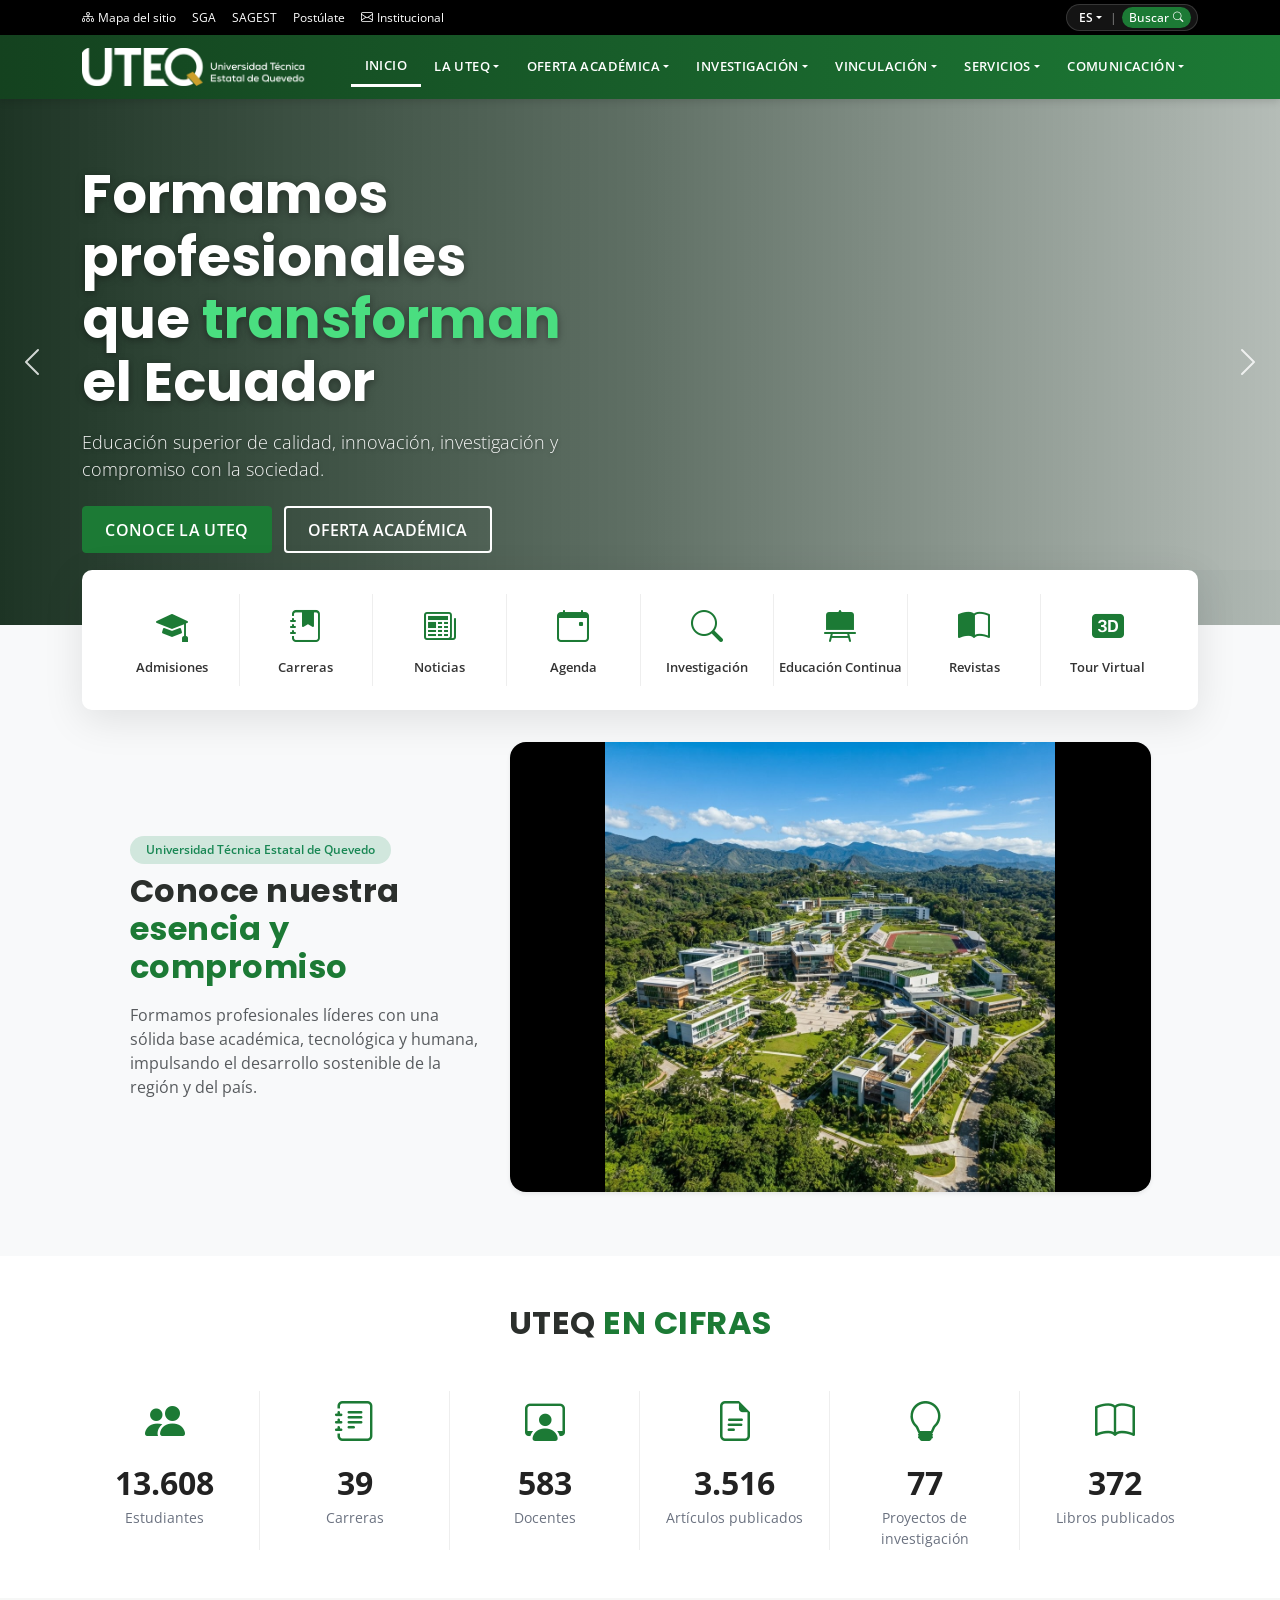
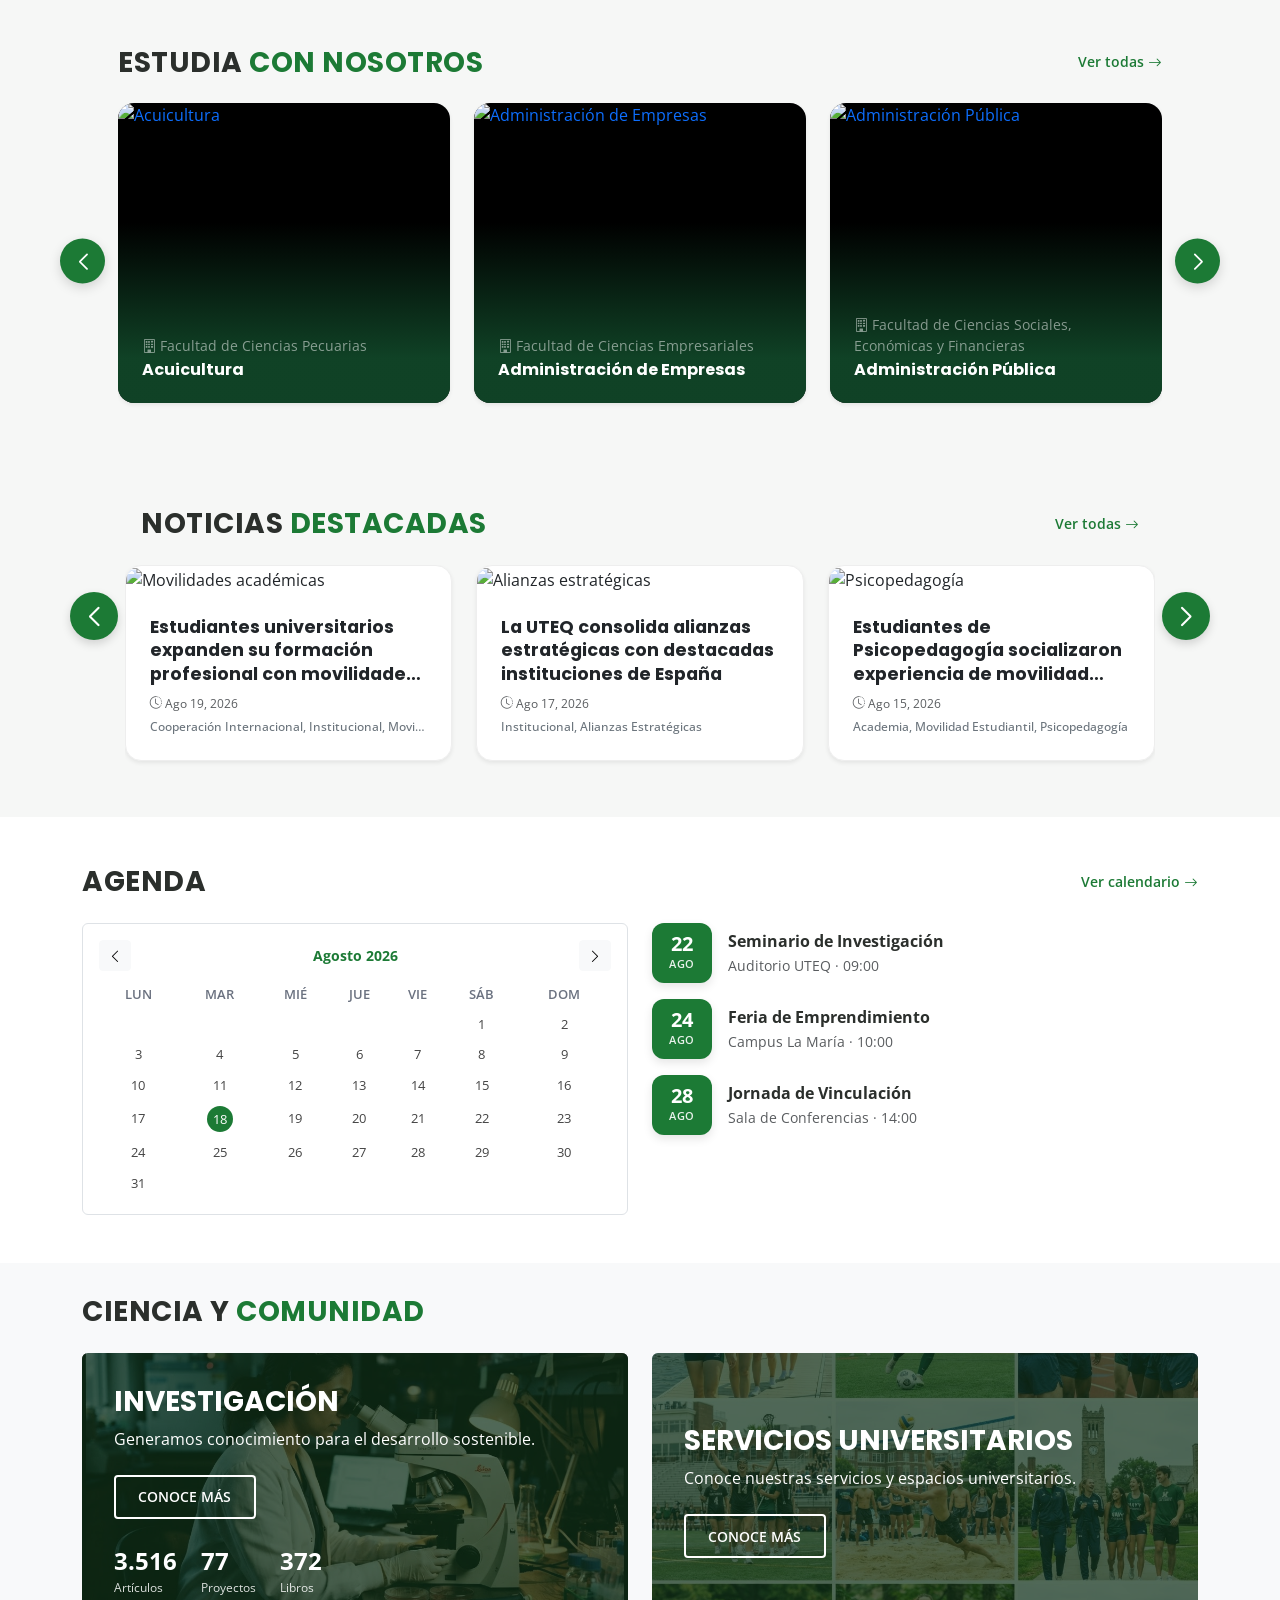
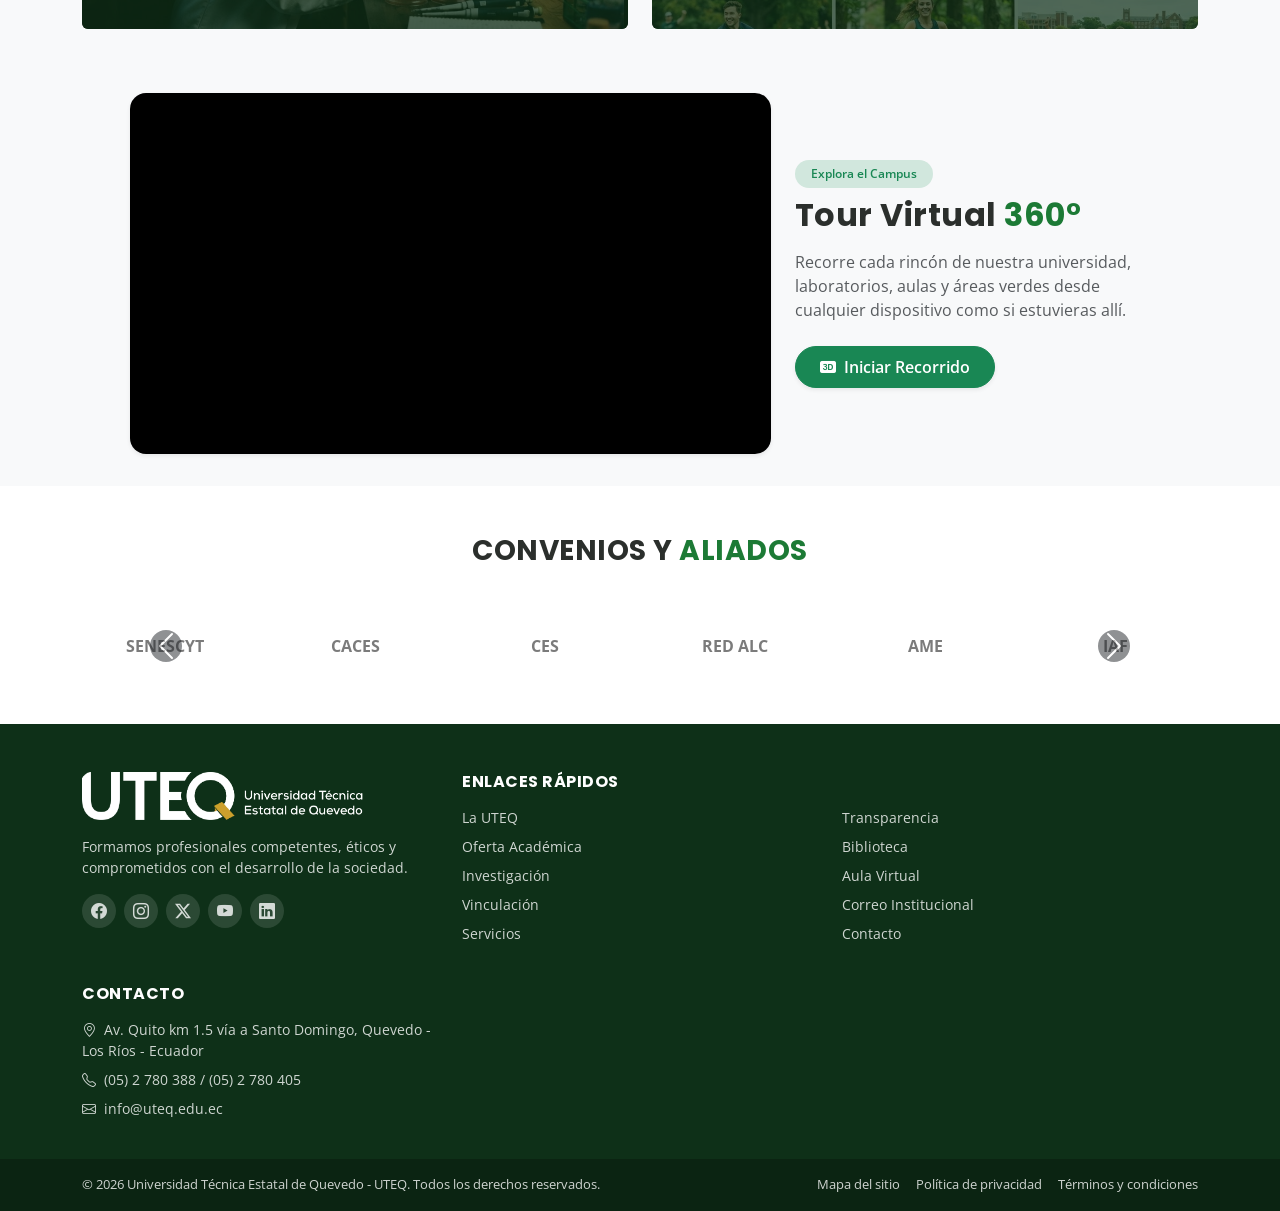
==== index.html @ aa70c939 "first commit" ====
<!DOCTYPE html>
<html lang="es" class="bg-white">
<head>
  <meta charset="UTF-8" />
  <meta name="viewport" content="width=device-width, initial-scale=1.0" />
  <meta name="theme-color" content="#1c7a35" />
  <title>UTEQ - Universidad Técnica Estatal de Quevedo</title>
  <meta name="description" content="Universidad Técnica Estatal de Quevedo (UTEQ). Educación superior de calidad, innovación, investigación y compromiso con la sociedad en Ecuador." />

  <!-- Bootstrap 5 -->
  <link href="https://cdn.jsdelivr.net/npm/bootstrap@5.3.3/dist/css/bootstrap.min.css" rel="stylesheet" />
  <!-- Bootstrap Icons -->
  <link href="https://cdn.jsdelivr.net/npm/bootstrap-icons@1.11.3/font/bootstrap-icons.min.css" rel="stylesheet" />
  <!-- Google Fonts -->
  <link rel="preconnect" href="https://fonts.googleapis.com" />
  <link rel="preconnect" href="https://fonts.gstatic.com" crossorigin />
  <link href="https://fonts.googleapis.com/css2?family=Poppins:wght@400;600;700&family=Open+Sans:wght@400;600;700&display=swap" rel="stylesheet" />
  <!-- Custom -->
  <link href="css/styles.css" rel="stylesheet" />

  <!-- CSS de Swiper -->
  <link rel="stylesheet" href="https://cdn.jsdelivr.net/npm/swiper@11/swiper-bundle.min.css" />

</head>
<body>

  <!-- ===================== TOPBAR ===================== -->
  <div class="topbar bg-black text-white py-1">
    <div class="container d-flex justify-content-between align-items-center">
      
      <!-- Contenedor con scroll horizontal en móviles para que no salten de línea -->
      <div class="d-flex flex-nowrap overflow-auto gap-3 py-1 topbar-scroll">
        <a href="#" class="text-white text-decoration-none text-nowrap"><i class="bi bi-diagram-3 me-1"></i>Mapa del sitio</a>
        <a href="#" class="text-white text-decoration-none text-nowrap">SGA</a>
        <a href="#" class="text-white text-decoration-none text-nowrap">SAGEST</a>
        <a href="#" class="text-white text-decoration-none text-nowrap">Postúlate</a>
        <a href="#" class="text-white text-decoration-none text-nowrap"><i class="bi bi-envelope me-1"></i>Institucional</a>
      </div>

      <!-- Idioma y buscador a la derecha de forma compacta -->
      <div class="d-flex gap-2 align-items-center ps-2 flex-shrink-0 position-relative">
        <!-- Selector de idioma -->
        <a href="#" class="dropdown-toggle text-white text-decoration-none small px-1" data-bs-toggle="dropdown" aria-expanded="false">ES</a>
        <ul class="dropdown-menu dropdown-menu-end">
          <li><a class="dropdown-item" href="#">Español</a></li>
          <li><a class="dropdown-item" href="#">English</a></li>
          <li><a class="dropdown-item" href="#">Portugués</a></li>
        </ul>

        <!-- Separador sutil opcional -->
        <span class="text-white-50">|</span>

        <!-- Botón de búsqueda mejorado con texto e icono juntos -->
        <a href="#" class="btn-search-bar text-white text-decoration-none d-flex align-items-center gap-1">
          <span>Buscar</span>
          <i class="bi bi-search"></i>
        </a>
      </div>
    </div>
  </div>

  <!-- ===================== NAVBAR ===================== -->
  <nav class="navbar navbar-expand-lg navbar-light bg-white navbar-uteq sticky-top">
    <div class="container">
      <a class="navbar-brand d-flex align-items-center" href="#">
        <span class="brand-badge">
          <img src="img/logo-uteq.webp" alt="UTEQ - Universidad Técnica Estatal de Quevedo" class="brand-img" />
        </span>
      </a>
      <button class="navbar-toggler" type="button" data-bs-toggle="collapse" data-bs-target="#mainNav">
        <span class="navbar-toggler-icon"></span>
      </button>
      <div class="collapse navbar-collapse justify-content-end" id="mainNav">
        <ul class="navbar-nav align-items-lg-center">
          <li class="nav-item"><a class="nav-link active" href="#">Inicio</a></li>
          <li class="nav-item dropdown">
            <a class="nav-link dropdown-toggle" href="#" data-bs-toggle="dropdown">La UTEQ</a>
            <ul class="dropdown-menu">
              <li><a class="dropdown-item" href="#">Historia</a></li>
              <li><a class="dropdown-item" href="#">Misión y Visión</a></li>
              <li><a class="dropdown-item" href="#">Autoridades</a></li>
            </ul>
          </li>
          <li class="nav-item dropdown">
            <a class="nav-link dropdown-toggle" href="#" data-bs-toggle="dropdown">Oferta Académica</a>
            <ul class="dropdown-menu">
              <li><a class="dropdown-item" href="#">Pregrado</a></li>
              <li><a class="dropdown-item" href="#">Posgrado</a></li>
              <li><a class="dropdown-item" href="#">Educación Continua</a></li>
            </ul>
          </li>
          <li class="nav-item dropdown">
            <a class="nav-link dropdown-toggle" href="#" data-bs-toggle="dropdown">Investigación</a>
            <ul class="dropdown-menu">
              <li><a class="dropdown-item" href="#">Proyectos</a></li>
              <li><a class="dropdown-item" href="#">Revistas</a></li>
            </ul>
          </li>
          <li class="nav-item dropdown">
            <a class="nav-link dropdown-toggle" href="#" data-bs-toggle="dropdown">Vinculación</a>
            <ul class="dropdown-menu">
              <li><a class="dropdown-item" href="#">Programas</a></li>
              <li><a class="dropdown-item" href="#">Convenios</a></li>
            </ul>
          </li>
          <li class="nav-item dropdown">
            <a class="nav-link dropdown-toggle" href="#" data-bs-toggle="dropdown">Servicios</a>
            <ul class="dropdown-menu">
              <li><a class="dropdown-item" href="#">Bienestar</a></li>
              <li><a class="dropdown-item" href="#">Biblioteca</a></li>
            </ul>
          </li>
          <li class="nav-item dropdown">
            <a class="nav-link dropdown-toggle" href="#" data-bs-toggle="dropdown">Comunicación</a>
            <ul class="dropdown-menu">
              <li><a class="dropdown-item" href="#">Noticias</a></li>
              <li><a class="dropdown-item" href="#">Eventos</a></li>
            </ul>
          </li>
        </ul>
      </div>
    </div>
  </nav>

  <!-- ===================== HERO CAROUSEL ===================== -->
  <header id="heroCarousel" class="carousel slide" data-bs-ride="carousel">
    <div class="carousel-inner">
      <div class="carousel-item active">
        <section class="hero">
          <div class="container">
            <div class="col-lg-7">
              <h1 class="text-balance mb-3">Formamos profesionales<br>que <span class="text-uteq" style="color:#4ade80 !important;">transforman</span><br>el Ecuador</h1>
              <p class="lead mb-4">Educación superior de calidad, innovación, investigación y compromiso con la sociedad.</p>
              <a href="#" class="btn btn-uteq me-2 mb-2">CONOCE LA UTEQ</a>
              <a href="#" class="btn btn-outline-white mb-2">OFERTA ACADÉMICA</a>
            </div>
          </div>
        </section>
      </div>
      <div class="carousel-item">
        <section class="hero">
          <div class="container">
            <div class="col-lg-7">
              <h1 class="text-balance mb-3">Investigación con<br><span style="color:#4ade80;">impacto</span> social</h1>
              <p class="lead mb-4">Generamos conocimiento que impulsa el desarrollo sostenible de nuestra región.</p>
              <a href="#" class="btn btn-uteq me-2 mb-2">VER PROYECTOS</a>
            </div>
          </div>
        </section>
      </div>
    </div>
    <button class="carousel-control-prev" type="button" data-bs-target="#heroCarousel" data-bs-slide="prev">
      <span class="carousel-control-prev-icon"></span>
    </button>
    <button class="carousel-control-next" type="button" data-bs-target="#heroCarousel" data-bs-slide="next">
      <span class="carousel-control-next-icon"></span>
    </button>
    <div class="carousel-indicators">
      <button type="button" data-bs-target="#heroCarousel" data-bs-slide-to="0" class="active"></button>
      <button type="button" data-bs-target="#heroCarousel" data-bs-slide-to="1"></button>
    </div>
  </header>

  <!-- Contenedor con fondo gris que abarca la barra flotante y el video -->
  <div class="bg-light pb-5">
    
    <!-- ===================== ACCESOS RÁPIDOS ===================== -->
    <div class="container">
      <div class="quick-access p-3 p-md-4">
        <div class="row g-0 text-center align-items-center">
          <div class="col-4 col-md quick-item quick-divider py-2">
            <a href="#" class="quick-item d-block">
              <i class="bi bi-mortarboard-fill qi-icon fs-2"></i>
              <span class="d-block mt-2">Admisiones</span>
            </a>
          </div>
          <div class="col-4 col-md quick-item quick-divider py-2">
            <a href="#" class="quick-item d-block">
              <i class="bi bi-journal-bookmark-fill qi-icon fs-2"></i>
              <span class="d-block mt-2">Carreras</span>
            </a>
          </div>
          <div class="col-4 col-md quick-item quick-divider py-2">
            <a href="#" class="quick-item d-block">
              <i class="bi bi-newspaper qi-icon fs-2"></i>
              <span class="d-block mt-2">Noticias</span>
            </a>
          </div>
          <div class="col-4 col-md quick-item quick-divider py-2">
            <a href="#" class="quick-item d-block">
              <i class="bi bi-calendar-event qi-icon fs-2"></i>
              <span class="d-block mt-2">Agenda</span>
            </a>
          </div>
          <div class="col-4 col-md quick-item quick-divider py-2">
            <a href="#" class="quick-item d-block">
              <i class="bi bi-search qi-icon fs-2"></i>
              <span class="d-block mt-2">Investigación</span>
            </a>
          </div>
          <div class="col-4 col-md quick-item quick-divider py-2">
            <a href="#" class="quick-item d-block">
              <i class="bi bi-easel2-fill qi-icon fs-2"></i>
              <span class="d-block mt-2">Educación Continua</span>
            </a>
          </div>
          <div class="col-4 col-md quick-item quick-divider py-2">
            <a href="#" class="quick-item d-block">
              <i class="bi bi-book-half qi-icon fs-2"></i>
              <span class="d-block mt-2">Revistas</span>
            </a>
          </div>
          <div class="col-4 col-md quick-item py-2">
            <a href="#" class="quick-item d-block">
              <i class="bi bi-badge-3d-fill qi-icon fs-2"></i>
              <span class="d-block mt-2">Tour Virtual</span>
            </a>
          </div>
        </div>
      </div>
    </div>

    <!-- ===================== VIDEO INSTITUCIONAL ===================== -->
    <section class="pt-4 pb-2 bg-light">
      <div class="container py-2">
        <div class="row align-items-center justify-content-center g-4">
          <!-- Texto a la izquierda -->
          <div class="col-lg-4">
            <span class="badge bg-success-subtle text-success fw-semibold px-3 py-2 rounded-pill mb-2">Universidad Técnica Estatal de Quevedo</span>
            <h2 class="fw-bold section-title mb-3">Conoce nuestra <span class="text-uteq">esencia y compromiso</span></h2>
            <p class="text-muted mb-0">Formamos profesionales líderes con una sólida base académica, tecnológica y humana, impulsando el desarrollo sostenible de la región y del país.</p>
          </div>
          <!-- Video optimizado -->
          <div class="col-lg-7">
            <div class="shadow-sm rounded-4 overflow-hidden bg-black">
              <video autoplay muted loop playsinline poster="../img/campus-hero.png" preload="metadata" class="w-100 d-block" 
                     style="height: auto; max-height: 450px; object-fit: contain;">
                <source src="https://uteq.edu.ec/assets/videos/video-institucional-uteq.mp4" type="video/mp4">
                Tu navegador no soporta la reproducción de video.
              </video>
            </div>
          </div>
        </div>
      </div>
    </section>

  </div>

  <!-- ===================== UTEQ EN CIFRAS ===================== -->
  <section class="py-5">
    <div class="container">
      <h2 class="text-center section-title mb-5">UTEQ <span class="text-uteq">EN CIFRAS</span></h2>
      <div class="row text-center g-4">
        <div class="col-6 col-md-2 stat-cell">
          <i class="bi bi-people-fill stat-icon fs-1"></i>
          <div class="stat-number mt-2">13.608</div>
          <div class="stat-label">Estudiantes</div>
        </div>
        <div class="col-6 col-md-2 stat-cell">
          <i class="bi bi-journal-text stat-icon fs-1"></i>
          <div class="stat-number mt-2">39</div>
          <div class="stat-label">Carreras</div>
        </div>
        <div class="col-6 col-md-2 stat-cell">
          <i class="bi bi-person-workspace stat-icon fs-1"></i>
          <div class="stat-number mt-2">583</div>
          <div class="stat-label">Docentes</div>
        </div>
        <div class="col-6 col-md-2 stat-cell">
          <i class="bi bi-file-earmark-text stat-icon fs-1"></i>
          <div class="stat-number mt-2">3.516</div>
          <div class="stat-label">Artículos publicados</div>
        </div>
        <div class="col-6 col-md-2 stat-cell">
          <i class="bi bi-lightbulb stat-icon fs-1"></i>
          <div class="stat-number mt-2">77</div>
          <div class="stat-label">Proyectos de investigación</div>
        </div>
        <div class="col-6 col-md-2 stat-cell">
          <i class="bi bi-book stat-icon fs-1"></i>
          <div class="stat-number mt-2">372</div>
          <div class="stat-label">Libros publicados</div>
        </div>
      </div>
    </div>
  </section>

  <!-- ===================== ESTUDIA CON NOSOTROS ===================== -->
  <section class="py-5 bg-soft">
    <!-- El container lleva position-relative y un padding horizontal para dar carril a las flechas -->
    <div class="container position-relative px-4 px-md-5">
      
      <div class="d-flex justify-content-between align-items-center mb-4">
        <h3 class="section-title mb-0">ESTUDIA <span class="text-uteq">CON NOSOTROS</span></h3>
        <a href="https://www.uteq.edu.ec/es/grado/carreras" target="_blank" rel="noopener noreferrer" class="link-more">Ver todas <i class="bi bi-arrow-right"></i></a>
      </div>

      <!-- Contenedor de Swiper limpio (sin flechas adentro) -->
      <div class="swiper careersSwiper">
        <div class="swiper-wrapper pb-2">
        
          <div class="swiper-slide h-auto">
            <a href="https://www.uteq.edu.ec/es/grado/carrera/acuicultura" class="text-decoration-none h-100 d-block">
              <article class="career-card-modern shadow-sm rounded-4 overflow-hidden position-relative">
                <img src="https://www.uteq.edu.ec/assets/images/careers/degrees/portrait/afiche_acuicultura_uteq.webp" alt="Acuicultura" />
                <div class="career-overlay"></div>
                <div class="career-content p-4 d-flex flex-column justify-content-end h-100">
                  <div>
                    <div class="career-meta text-white-50 small mb-1">
                      <i class="bi bi-building"></i> Facultad de Ciencias Pecuarias
                    </div>
                    <h6 class="text-white fw-bold mb-0">Acuicultura</h6>
                  </div>
                </div>
              </article>
            </a>
          </div>

          <div class="swiper-slide h-auto">
            <a href="https://www.uteq.edu.ec/es/grado/carrera/administracion-de-empresas" class="text-decoration-none h-100 d-block">
              <article class="career-card-modern shadow-sm rounded-4 overflow-hidden position-relative">
                <img src="https://www.uteq.edu.ec/assets/images/careers/degrees/portrait/afiche_administracion_de_empresas_uteq.webp" alt="Administración de Empresas" />
                <div class="career-overlay"></div>
                <div class="career-content p-4 d-flex flex-column justify-content-end h-100">
                  <div>
                    <div class="career-meta text-white-50 small mb-1">
                      <i class="bi bi-building"></i> Facultad de Ciencias Empresariales
                    </div>
                    <h6 class="text-white fw-bold mb-0">Administración de Empresas</h6>
                  </div>
                </div>
              </article>
            </a>
          </div>

          <div class="swiper-slide h-auto">
            <a href="https://www.uteq.edu.ec/es/grado/carrera/administracion-publica" class="text-decoration-none h-100 d-block">
              <article class="career-card-modern shadow-sm rounded-4 overflow-hidden position-relative">
                <img src="https://www.uteq.edu.ec/assets/images/careers/degrees/portrait/afiche_administracion_publica_uteq.webp" alt="Administración Pública" />
                <div class="career-overlay"></div>
                <div class="career-content p-4 d-flex flex-column justify-content-end h-100">
                  <div>
                    <div class="career-meta text-white-50 small mb-1">
                      <i class="bi bi-building"></i> Facultad de Ciencias Sociales, Económicas y Financieras
                    </div>
                    <h6 class="text-white fw-bold mb-0">Administración Pública</h6>
                  </div>
                </div>
              </article>
            </a>
          </div>

          <div class="swiper-slide h-auto">
            <a href="https://www.uteq.edu.ec/es/grado/carrera/agroecologia" class="text-decoration-none h-100 d-block">
              <article class="career-card-modern shadow-sm rounded-4 overflow-hidden position-relative">
                <img src="https://www.uteq.edu.ec/assets/images/careers/degrees/portrait/afiche_agroecologia_uteq.webp" alt="Agroecología" />
                <div class="career-overlay"></div>
                <div class="career-content p-4 d-flex flex-column justify-content-end h-100">
                  <div>
                    <div class="career-meta text-white-50 small mb-1">
                      <i class="bi bi-building"></i> Facultad de Ciencias Agrarias y Forestales
                    </div>
                    <h6 class="text-white fw-bold mb-0">Agroecología</h6>
                  </div>
                </div>
              </article>
            </a>
          </div>

          <div class="swiper-slide h-auto">
            <a href="https://www.uteq.edu.ec/es/grado/carrera/agroindustria" class="text-decoration-none h-100 d-block">
              <article class="career-card-modern shadow-sm rounded-4 overflow-hidden position-relative">
                <img src="https://www.uteq.edu.ec/assets/images/careers/degrees/portrait/afiche_agroindustria_uteq.webp" alt="Agroindustria" />
                <div class="career-overlay"></div>
                <div class="career-content p-4 d-flex flex-column justify-content-end h-100">
                  <div>
                    <div class="career-meta text-white-50 small mb-1">
                      <i class="bi bi-building"></i> Facultad de Ciencias de la Industria y Producción
                    </div>
                    <h6 class="text-white fw-bold mb-0">Agroindustria</h6>
                  </div>
                </div>
              </article>
            </a>
          </div>

          <div class="swiper-slide h-auto">
            <a href="https://www.uteq.edu.ec/es/grado/carrera/agronomia" class="text-decoration-none h-100 d-block">
              <article class="career-card-modern shadow-sm rounded-4 overflow-hidden position-relative">
                <img src="https://www.uteq.edu.ec/assets/images/careers/degrees/portrait/afiche_agronomia_uteq.webp" alt="Agronomía" />
                <div class="career-overlay"></div>
                <div class="career-content p-4 d-flex flex-column justify-content-end h-100">
                  <div>
                    <div class="career-meta text-white-50 small mb-1">
                      <i class="bi bi-building"></i> Facultad de Ciencias Agrarias y Forestales
                    </div>
                    <h6 class="text-white fw-bold mb-0">Agronomía</h6>
                  </div>
                </div>
              </article>
            </a>
          </div>

          <div class="swiper-slide h-auto">
            <a href="https://www.uteq.edu.ec/es/grado/carrera/agropecuaria" class="text-decoration-none h-100 d-block">
              <article class="career-card-modern shadow-sm rounded-4 overflow-hidden position-relative">
                <img src="https://www.uteq.edu.ec/assets/images/careers/degrees/portrait/afiche_agropecuaria_uteq.webp" alt="Agropecuaria" />
                <div class="career-overlay"></div>
                <div class="career-content p-4 d-flex flex-column justify-content-end h-100">
                  <div>
                    <div class="career-meta text-white-50 small mb-1">
                      <i class="bi bi-building"></i> Facultad de Ciencias Pecuarias
                    </div>
                    <h6 class="text-white fw-bold mb-0">Agropecuaria</h6>
                  </div>
                </div>
              </article>
            </a>
          </div>

          <div class="swiper-slide h-auto">
            <a href="https://www.uteq.edu.ec/es/grado/carrera/alimentos" class="text-decoration-none h-100 d-block">
              <article class="career-card-modern shadow-sm rounded-4 overflow-hidden position-relative">
                <img src="https://www.uteq.edu.ec/assets/images/careers/degrees/portrait/afiche_alimentos_uteq.webp" alt="Alimentos" />
                <div class="career-overlay"></div>
                <div class="career-content p-4 d-flex flex-column justify-content-end h-100">
                  <div>
                    <div class="career-meta text-white-50 small mb-1">
                      <i class="bi bi-building"></i> Facultad de Ciencias de la Industria y Producción
                    </div>
                    <h6 class="text-white fw-bold mb-0">Alimentos</h6>
                  </div>
                </div>
              </article>
            </a>
          </div>

          <div class="swiper-slide h-auto">
            <a href="https://www.uteq.edu.ec/es/grado/carrera/arquitectura" class="text-decoration-none h-100 d-block">
              <article class="career-card-modern shadow-sm rounded-4 overflow-hidden position-relative">
                <img src="https://www.uteq.edu.ec/assets/images/careers/degrees/portrait/afiche_arquitectura_uteq.webp" alt="Arquitectura" />
                <div class="career-overlay"></div>
                <div class="career-content p-4 d-flex flex-column justify-content-end h-100">
                  <div>
                    <div class="career-meta text-white-50 small mb-1">
                      <i class="bi bi-building"></i> Facultad de Ciencias de la Ingeniería
                    </div>
                    <h6 class="text-white fw-bold mb-0">Arquitectura</h6>
                  </div>
                </div>
              </article>
            </a>
          </div>

          <div class="swiper-slide h-auto">
            <a href="https://www.uteq.edu.ec/es/grado/carrera/biologia" class="text-decoration-none h-100 d-block">
              <article class="career-card-modern shadow-sm rounded-4 overflow-hidden position-relative">
                <img src="https://www.uteq.edu.ec/assets/images/careers/degrees/portrait/afiche_biologia_uteq.webp" alt="Biología" />
                <div class="career-overlay"></div>
                <div class="career-content p-4 d-flex flex-column justify-content-end h-100">
                  <div>
                    <div class="career-meta text-white-50 small mb-1">
                      <i class="bi bi-building"></i> Facultad de Ciencias Pecuarias
                    </div>
                    <h6 class="text-white fw-bold mb-0">Biología</h6>
                  </div>
                </div>
              </article>
            </a>
          </div>

        </div>
        
        <!-- Paginación de Puntos Inferiores -->
        <!--
        <div class="swiper-pagination career-pagination"></div>
        -->
      </div>

      <!-- FLECHAS FUERA DEL SWIPER PERO DENTRO DEL CONTAINER -->
      <div class="swiper-button-prev career-prev"></div>
      <div class="swiper-button-next career-next"></div>

    </div>
  </section>

  <!-- ===================== NOTICIAS (CARRUSEL) ===================== -->
<section class="py-5 bg-soft careers-section">
  <!-- El container lleva position-relative y un padding horizontal para dar carril a las flechas -->
  <div class="container position-relative px-4 px-md-5">
    
    <div class="d-flex justify-content-between align-items-center mb-4 px-3">
      <h3 class="section-title mb-0">NOTICIAS <span class="text-uteq">DESTACADAS</span></h3>
      <a href="https://www.uteq.edu.ec/es/comunicacion" target="_blank" rel="noopener noreferrer" class="link-more">Ver todas <i class="bi bi-arrow-right"></i></a>
    </div>

    <!-- Contenedor de Swiper para Noticias -->
    <div class="swiper newsSwiper">
      <div class="swiper-wrapper pb-2">
      
        <!-- Noticia 1 -->
        <div class="swiper-slide h-auto">
          <a href="https://www.uteq.edu.ec/es/comunicacion/noticia/movilidades-academicas-colombia-chile" target="_blank" rel="noopener noreferrer" class="text-decoration-none text-dark h-100 d-block">
            <article class="news-card h-100 shadow-sm rounded-4 overflow-hidden position-relative bg-white">
              <img src="https://www.uteq.edu.ec/assets/images/news/pagina/portada-movilidades-academicas-colombia-chile.jpg" alt="Movilidades académicas" class="w-100" />
              <div class="p-4">
                <h6 class="fw-bold card-title-clamp mb-2">Estudiantes universitarios expanden su formación profesional con movilidades académicas a Colombia y Chile</h6>
                <div class="news-date mb-1 text-muted small">
                  <i class="bi bi-clock-history"></i> Ago 19, 2026
                </div>
                <div class="news-categories small text-secondary">
                  Cooperación Internacional, Institucional, Movilidad estudiantil
                </div>
              </div>
            </article>
          </a>
        </div>

        <!-- Noticia 2 -->
        <div class="swiper-slide h-auto">
          <a href="https://www.uteq.edu.ec/es/comunicacion/noticia/uteq-alianzas-estrategicas-instituciones-espana" target="_blank" rel="noopener noreferrer" class="text-decoration-none text-dark h-100 d-block">
            <article class="news-card h-100 shadow-sm rounded-4 overflow-hidden position-relative bg-white">
              <img src="https://www.uteq.edu.ec/assets/images/news/pagina/portada-uteq-alianzas-estrategicas-instituciones-espana.jpg" alt="Alianzas estratégicas" class="w-100" />
              <div class="p-4">
                <h6 class="fw-bold card-title-clamp mb-2">La UTEQ consolida alianzas estratégicas con destacadas instituciones de España</h6>
                <div class="news-date mb-1 text-muted small">
                  <i class="bi bi-clock-history"></i> Ago 17, 2026
                </div>
                <div class="news-categories small text-secondary">
                  Institucional, Alianzas Estratégicas
                </div>
              </div>
            </article>
          </a>
        </div>

        <!-- Noticia 3 -->
        <div class="swiper-slide h-auto">
          <a href="https://www.uteq.edu.ec/es/comunicacion/noticia/estudiantes-psicopedagogia-movilidad-academica-colombia" target="_blank" rel="noopener noreferrer" class="text-decoration-none text-dark h-100 d-block">
            <article class="news-card h-100 shadow-sm rounded-4 overflow-hidden position-relative bg-white">
              <img src="https://www.uteq.edu.ec/assets/images/news/pagina/portada-estudiantes-psicopedagogia-movilidad-academica-colombia.jpg" alt="Psicopedagogía" class="w-100" />
              <div class="p-4">
                <h6 class="fw-bold card-title-clamp mb-2">Estudiantes de Psicopedagogía socializaron experiencia de movilidad académica en Colombia</h6>
                <div class="news-date mb-1 text-muted small">
                  <i class="bi bi-clock-history"></i> Ago 15, 2026
                </div>
                <div class="news-categories small text-secondary">
                  Academia, Movilidad Estudiantil, Psicopedagogía
                </div>
              </div>
            </article>
          </a>
        </div>

        <!-- Noticia 4 -->
        <div class="swiper-slide h-auto">
          <a href="https://www.uteq.edu.ec/es/comunicacion/noticia/practicas-preprofesionales-chile-formacion-estudiantes-uteq" target="_blank" rel="noopener noreferrer" class="text-decoration-none text-dark h-100 d-block">
            <article class="news-card h-100 shadow-sm rounded-4 overflow-hidden position-relative bg-white">
              <img src="https://www.uteq.edu.ec/assets/images/news/pagina/portada-practicas-preprofesionales-chile-formacion-estudiantes-uteq.jpg" alt="Prácticas preprofesionales" class="w-100" />
              <div class="p-4">
                <h6 class="fw-bold card-title-clamp mb-2">Prácticas preprofesionales en Chile fortalecen la formación de estudiantes de la UTEQ</h6>
                <div class="news-date mb-1 text-muted small">
                  <i class="bi bi-clock-history"></i> Ago 13, 2026
                </div>
                <div class="news-categories small text-secondary">
                  Prácticas Preprofesionales, Movilidad Estudiantil
                </div>
              </div>
            </article>
          </a>
        </div>

        <!-- Noticia 5 -->
        <div class="swiper-slide h-auto">
          <a href="https://www.uteq.edu.ec/es/comunicacion/noticia/estudiantes-biologia-movilidad-academica-colombia" target="_blank" rel="noopener noreferrer" class="text-decoration-none text-dark h-100 d-block">
            <article class="news-card h-100 shadow-sm rounded-4 overflow-hidden position-relative bg-white">
              <img src="https://www.uteq.edu.ec/assets/images/news/pagina/portada-estudiantes-biologia-movilidad-academica-colombia.jpg" alt="Biología" class="w-100" />
              <div class="p-4">
                <h6 class="fw-bold card-title-clamp mb-2">Estudiantes de Biología compartieron los frutos de su movilidad académica en Colombia</h6>
                <div class="news-date mb-1 text-muted small">
                  <i class="bi bi-clock-history"></i> Ago 8, 2026
                </div>
                <div class="news-categories small text-secondary">
                  Facultad de Ciencias, Movilidad Estudiantil, Biología
                </div>
              </div>
            </article>
          </a>
        </div>

        <!-- Noticia 6 -->
        <div class="swiper-slide h-auto">
          <a href="https://www.uteq.edu.ec/es/comunicacion/noticia/estudiantes-hondurenos-investigacion-nutricion-indigena-uteq" target="_blank" rel="noopener noreferrer" class="text-decoration-none text-dark h-100 d-block">
            <article class="news-card h-100 shadow-sm rounded-4 overflow-hidden position-relative bg-white">
              <img src="https://www.uteq.edu.ec/assets/images/news/pagina/portada-estudiantes-hondurenos-investigacion-nutricion-indigena-uteq.jpg" alt="Investigación internacional" class="w-100" />
              <div class="p-4">
                <h6 class="fw-bold card-title-clamp mb-2">UTEQ fortalece su internacionalización: estudiantes hondureños desarrollarán trabajos de titulación...</h6>
                <div class="news-date mb-1 text-muted small">
                  <i class="bi bi-clock-history"></i> Ago 06, 2026
                </div>
                <div class="news-categories small text-secondary">
                  Cooperación Internacional, Investigación
                </div>
              </div>
            </article>
          </a>
        </div>

        <!-- Noticia 7 -->
        <div class="swiper-slide h-auto">
          <a href="https://www.uteq.edu.ec/es/comunicacion/noticia/graduada-enfermeria-gestion-laboral-austria" target="_blank" rel="noopener noreferrer" class="text-decoration-none text-dark h-100 d-block">
            <article class="news-card h-100 shadow-sm rounded-4 overflow-hidden position-relative bg-white">
              <img src="https://www.uteq.edu.ec/assets/images/news/pagina/portada-graduada-enfermeria-gestion-laboral-austria.jpg" alt="Enfermería" class="w-100" />
              <div class="p-4">
                <h6 class="fw-bold card-title-clamp mb-2">Graduada de Enfermería iniciará gestión laboral en Austria</h6>
                <div class="news-date mb-1 text-muted small">
                  <i class="bi bi-clock-history"></i> Ago 06, 2026
                </div>
                <div class="news-categories small text-secondary">
                  Graduados, Internacional, Enfermería
                </div>
              </div>
            </article>
          </a>
        </div>

        <!-- Noticia 8 -->
        <div class="swiper-slide h-auto">
          <a href="https://www.uteq.edu.ec/es/comunicacion/noticia/nuevas-rutas-ensenanza-ingles-cooperacion-internacional" target="_blank" rel="noopener noreferrer" class="text-decoration-none text-dark h-100 d-block">
            <article class="news-card h-100 shadow-sm rounded-4 overflow-hidden position-relative bg-white">
              <img src="https://www.uteq.edu.ec/assets/images/news/pagina/portada-nuevas-rutas-ensenanza-ingles-cooperacion-internacional.jpg" alt="Cooperación internacional" class="w-100" />
              <div class="p-4">
                <h6 class="fw-bold card-title-clamp mb-2">Nuevas rutas para enseñar y aprender inglés desde la cooperación internacional</h6>
                <div class="news-date mb-1 text-muted small">
                  <i class="bi bi-clock-history"></i> Ago 06, 2026
                </div>
                <div class="news-categories small text-secondary">
                  Cooperación Internacional, Idiomas
                </div>
              </div>
            </article>
          </a>
        </div>

        <!-- Noticia 9 -->
        <div class="swiper-slide h-auto">
          <a href="https://www.uteq.edu.ec/es/comunicacion/noticia/estancia-academica-colombia-liderazgo-profesional-vision-global" target="_blank" rel="noopener noreferrer" class="text-decoration-none text-dark h-100 d-block">
            <article class="news-card h-100 shadow-sm rounded-4 overflow-hidden position-relative bg-white">
              <img src="https://www.uteq.edu.ec/assets/images/news/pagina/portada-estancia-academica-colombia-liderazgo-profesional-vision-global.jpg" alt="Liderazgo profesional" class="w-100" />
              <div class="p-4">
                <h6 class="fw-bold card-title-clamp mb-2">Estancia académica en Colombia potencia el liderazgo profesional y la visión global</h6>
                <div class="news-date mb-1 text-muted small">
                  <i class="bi bi-clock-history"></i> Ago 06, 2026
                </div>
                <div class="news-categories small text-secondary">
                  Movilidad Estudiantil, Liderazgo
                </div>
              </div>
            </article>
          </a>
        </div>

      </div>
    </div>

    <!-- FLECHAS FUERA DEL SWIPER PERO DENTRO DEL CONTAINER (Igual que en carreras) -->
    <div class="swiper-button-prev news-prev"></div>
    <div class="swiper-button-next news-next"></div>

  </div>
</section>

  <!-- ===================== AGENDA ===================== -->
  <section class="py-5">
    <div class="container">
      <div class="d-flex justify-content-between align-items-center mb-4">
        <h3 class="section-title mb-0">AGENDA</h3>
        <a href="#" class="link-more">Ver calendario <i class="bi bi-arrow-right"></i></a>
      </div>
      <div class="row g-4">
            <div class="col-sm-6">
              <div class="border rounded p-3 calendar">
                <div class="d-flex justify-content-between align-items-center mb-2">
                  <button class="btn btn-sm btn-light"><i class="bi bi-chevron-left"></i></button>
                  <strong class="text-uteq small">Agosto 2026</strong>
                  <button class="btn btn-sm btn-light"><i class="bi bi-chevron-right"></i></button>
                </div>
                <table>
                  <thead><tr><th>LUN</th><th>MAR</th><th>MIÉ</th><th>JUE</th><th>VIE</th><th>SÁB</th><th>DOM</th></tr></thead>
                  <tbody>
                    <tr><td></td><td></td><td></td><td></td><td></td><td>1</td><td>2</td></tr>
                    <tr><td>3</td><td>4</td><td>5</td><td>6</td><td>7</td><td>8</td><td>9</td></tr>
                    <tr><td>10</td><td>11</td><td>12</td><td>13</td><td>14</td><td>15</td><td>16</td></tr>
                    <tr><td>17</td><td><span class="today">18</span></td><td>19</td><td>20</td><td>21</td><td>22</td><td>23</td></tr>
                    <tr><td>24</td><td>25</td><td>26</td><td>27</td><td>28</td><td>29</td><td>30</td></tr>
                    <tr><td>31</td><td></td><td></td><td></td><td></td><td></td><td></td></tr>
                  </tbody>
                </table>
              </div>
            </div>
            <div class="col-sm-6">
              <div class="d-flex gap-3 mb-3 align-items-center">
                <div class="agenda-day"><span class="d">22</span><span class="m">Ago</span></div>
                <div>
                  <strong class="d-block">Seminario de Investigación</strong>
                  <small class="text-muted">Auditorio UTEQ · 09:00</small>
                </div>
              </div>
              <div class="d-flex gap-3 mb-3 align-items-center">
                <div class="agenda-day"><span class="d">24</span><span class="m">Ago</span></div>
                <div>
                  <strong class="d-block">Feria de Emprendimiento</strong>
                  <small class="text-muted">Campus La María · 10:00</small>
                </div>
              </div>
              <div class="d-flex gap-3 align-items-center">
                <div class="agenda-day"><span class="d">28</span><span class="m">Ago</span></div>
                <div>
                  <strong class="d-block">Jornada de Vinculación</strong>
                  <small class="text-muted">Sala de Conferencias · 14:00</small>
                </div>
              </div>
            </div>
          </div>
        </div>
      </div>
    </div>
  </section>

  <!-- ===================== INVESTIGACIÓN / SERVICIOS UNIVERSITARIOS ===================== -->
  <section class="py-4 bg-light">
    <div class="container py-2">
      
      <!-- TÍTULO GENERAL DE LA SECCIÓN -->
      <div class="d-flex justify-content-between align-items-center mb-4">
        <h3 class="section-title mb-0">CIENCIA Y <span class="text-uteq">COMUNIDAD</span></h3>
      </div>

      <!-- PANELES -->
      <div class="row g-4">
        <div class="col-lg-6">
          <div class="split-panel h-100">
            <img src="img/investigacion.png" alt="Investigación" />
            <div class="overlay"></div>
            <div class="content h-100 d-flex flex-column justify-content-center">
              <h3 class="fw-bold">INVESTIGACIÓN</h3>
              <p class="mb-4">Generamos conocimiento para el desarrollo sostenible.</p>
              <div>
                <a href="#" class="btn btn-outline-white btn-sm mb-4">CONOCE MÁS</a>
              </div>
              <div class="d-flex gap-4">
                <div class="mini-stat"><div class="n">3.516</div><div class="l">Artículos</div></div>
                <div class="mini-stat"><div class="n">77</div><div class="l">Proyectos</div></div>
                <div class="mini-stat"><div class="n">372</div><div class="l">Libros</div></div>
              </div>
            </div>
          </div>
        </div>
        <div class="col-lg-6">
          <div class="split-panel h-100">
            <img src="img/vida-universitaria.png" alt="Vida Universitaria" />
            <div class="overlay"></div>
            <div class="content h-100 d-flex flex-column justify-content-center">
              <h3 class="fw-bold">SERVICIOS UNIVERSITARIOS</h3>
              <p class="mb-4">Conoce nuestras servicios y espacios universitarios.</p>
              <div>
                <a href="#" class="btn btn-outline-white btn-sm">CONOCE MÁS</a>
              </div>
            </div>
          </div>
        </div>
      </div>
    </div>
  </section>

  <!-- ===================== SECCIÓN TOUR VIRTUAL 360° ===================== -->
  <section class="py-4 bg-light">
    <div class="container py-2">
      <div class="row align-items-center justify-content-center g-4">
        <!-- Video del Tour Virtual a la izquierda -->
        <div class="col-lg-7">
          <div class="shadow-sm rounded-4 overflow-hidden bg-black">
            <div class="ratio ratio-16x9">
              <a href="https://tour-virtual.uteq.edu.ec/" target="_blank" rel="noopener noreferrer" class="text-decoration-none d-block">
                <video autoplay muted loop playsinline poster="../img/tour-hero.png" preload="metadata" class="w-100 d-block" style="aspect-ratio: 16/9; object-fit: cover;">
                  <source src="https://uteq.edu.ec/assets/videos/tour-virtual-360.mp4" type="video/mp4">
                  Tu navegador no soporta la reproducción de video.
                </video>
              </a>
            </div>
          </div>
        </div>
        <!-- Texto descriptivo a la derecha -->
        <div class="col-lg-4">
          <span class="badge bg-success-subtle text-success fw-semibold px-3 py-2 rounded-pill mb-2">Explora el Campus</span>
          <h2 class="fw-bold section-title mb-3">Tour Virtual <span class="text-uteq">360°</span></h2>
          <p class="text-muted mb-4">Recorre cada rincón de nuestra universidad, laboratorios, aulas y áreas verdes desde cualquier dispositivo como si estuvieras allí.</p>
          <a href="https://tour-virtual.uteq.edu.ec/" target="_blank" rel="noopener noreferrer" class="btn btn-success rounded-pill px-4 py-2 fw-semibold shadow-sm">
            <i class="bi bi-badge-3d-fill me-2"></i>Iniciar Recorrido
          </a>
        </div>
      </div>
    </div>
  </section>

  <!-- ===================== CONVENIOS Y ALIADOS ===================== -->
  <section class="py-5">
    <div class="container">
      <h3 class="text-center section-title mb-5">CONVENIOS Y <span class="text-uteq">ALIADOS</span></h3><span class="text-uteq">
      <div id="alliesCarousel" class="carousel slide" data-bs-ride="carousel">
        <div class="carousel-inner">
          <div class="carousel-item active">
            <div class="row align-items-center text-center g-4">
              <div class="col-6 col-md-2"><div class="ally-logo">SENESCYT</div></div>
              <div class="col-6 col-md-2"><div class="ally-logo">CACES</div></div>
              <div class="col-6 col-md-2"><div class="ally-logo">CES</div></div>
              <div class="col-6 col-md-2"><div class="ally-logo">RED ALC</div></div>
              <div class="col-6 col-md-2"><div class="ally-logo">AME</div></div>
              <div class="col-6 col-md-2"><div class="ally-logo">IAF</div></div>
            </div>
          </div>
          <div class="carousel-item">
            <div class="row align-items-center text-center g-4">
              <div class="col-6 col-md-2"><div class="ally-logo">THE</div></div>
              <div class="col-6 col-md-2"><div class="ally-logo">CEDIA</div></div>
              <div class="col-6 col-md-2"><div class="ally-logo">CONICYT</div></div>
              <div class="col-6 col-md-2"><div class="ally-logo">UNESCO</div></div>
              <div class="col-6 col-md-2"><div class="ally-logo">CLACSO</div></div>
              <div class="col-6 col-md-2"><div class="ally-logo">OEI</div></div>
            </div>
          </div>
        </div>
        <button class="carousel-control-prev" type="button" data-bs-target="#alliesCarousel" data-bs-slide="prev">
          <span class="carousel-control-prev-icon bg-dark rounded-circle p-3"></span>
        </button>
        <button class="carousel-control-next" type="button" data-bs-target="#alliesCarousel" data-bs-slide="next">
          <span class="carousel-control-next-icon bg-dark rounded-circle p-3"></span>
        </button>
      </div>
    </div>
  </section>

  <!-- ===================== FOOTER ===================== -->
  <footer class="footer pt-5">
    <div class="container">
      <div class="row g-4 pb-4">
        <div class="col-lg-4">
          <div class="mb-3">
            <img src="img/logo-uteq.webp" alt="UTEQ - Universidad Técnica Estatal de Quevedo" class="footer-logo" />
          </div>
          <p class="small">Formamos profesionales competentes, éticos y comprometidos con el desarrollo de la sociedad.</p>
          <div class="d-flex gap-2 mt-3">
            <a href="#" class="social-btn"><i class="bi bi-facebook"></i></a>
            <a href="#" class="social-btn"><i class="bi bi-instagram"></i></a>
            <a href="#" class="social-btn"><i class="bi bi-twitter-x"></i></a>
            <a href="#" class="social-btn"><i class="bi bi-youtube"></i></a>
            <a href="#" class="social-btn"><i class="bi bi-linkedin"></i></a>
          </div>
        </div>
        <div class="col-12 col-sm-6 col-lg-4">
          <h6 class="mb-3">ENLACES RÁPIDOS</h6>
          <ul class="list-unstyled small d-grid gap-2">
            <li><a href="#">La UTEQ</a></li>
            <li><a href="#">Oferta Académica</a></li>
            <li><a href="#">Investigación</a></li>
            <li><a href="#">Vinculación</a></li>
            <li><a href="#">Servicios</a></li>
          </ul>
        </div>
        <div class="col-12 col-sm-6 col-lg-4">
          <h6 class="mb-3">&nbsp;</h6>
          <ul class="list-unstyled small d-grid gap-2">
            <li><a href="#">Transparencia</a></li>
            <li><a href="#">Biblioteca</a></li>
            <li><a href="#">Aula Virtual</a></li>
            <li><a href="#">Correo Institucional</a></li>
            <li><a href="#">Contacto</a></li>
          </ul>
        </div>
        <div class="col-lg-4">
          <h6 class="mb-3">CONTACTO</h6>
          <ul class="list-unstyled small d-grid gap-2">
            <li><i class="bi bi-geo-alt me-2"></i>Av. Quito km 1.5 vía a Santo Domingo, Quevedo - Los Ríos - Ecuador</li>
            <li><i class="bi bi-telephone me-2"></i>(05) 2 780 388 / (05) 2 780 405</li>
            <li><i class="bi bi-envelope me-2"></i>info@uteq.edu.ec</li>
          </ul>
        </div>
      </div>
    </div>
    <div class="footer-bottom py-3">
      <div class="container d-flex flex-wrap justify-content-between gap-2">
        <span>© 2026 Universidad Técnica Estatal de Quevedo - UTEQ. Todos los derechos reservados.</span>
        <span class="d-flex gap-3">
          <a href="#">Mapa del sitio</a>
          <a href="#">Política de privacidad</a>
          <a href="#">Términos y condiciones</a>
        </span>
      </div>
    </div>
  </footer>

  <!-- ===================== BOTÓN SUBIR ARRIBA ===================== -->
  <button id="btnBackToTop" class="btn-back-to-top" aria-label="Volver arriba">
    <i class="bi bi-chevron-up"></i>
  </button>

  <!-- Bootstrap JS bundle (incluye Popper) -->
  <script src="https://cdn.jsdelivr.net/npm/bootstrap@5.3.3/dist/js/bootstrap.bundle.min.js"></script>


  <!-- JS de Swiper -->
  <script src="https://cdn.jsdelivr.net/npm/swiper@11/swiper-bundle.min.js"></script>

  <script>
    window.addEventListener('resize', function() {
      var carruselElement = document.getElementById('newsCarousel');
      if (carruselElement && window.bootstrap) {
        var carouselInstance = bootstrap.Carousel.getInstance(carruselElement);
        if (carouselInstance) {
          carouselInstance.to(0); // Vuelve al slide inicial o revalida el estado
        }
      }
    });
  </script>
  <script>
  document.addEventListener('DOMContentLoaded', function () {
    // Carrusel de Carreras
    const careersSwiper = new Swiper('.careersSwiper', {
        slidesPerView: 1,
        spaceBetween: 24,
        loop: true,
        autoplay: {
            delay: 4000,
            pauseOnMouseEnter: true, // <--- Esto detiene el autoplay al pasar el cursor
            disableOnInteraction: false, // <--- Permite que siga funcionando el autoplay tras interactuar manualmente
        },
        pagination: {
            el: '.career-pagination',
            clickable: true,
        },
        navigation: {
            nextEl: '.career-next', // Mantiene las clases de carreras
            prevEl: '.career-prev',
        },
        breakpoints: {
            768: { slidesPerView: 2 },
            992: { slidesPerView: 3 }
        }
    });

    // Carrusel de Noticias (Usa clases independientes)
    const newsSwiper = new Swiper('.newsSwiper', {
        slidesPerView: 1,
        spaceBetween: 20,
        loop: true,
        autoplay: {
            delay: 4000,
            pauseOnMouseEnter: true, // <--- Esto detiene el autoplay al pasar el cursor
            disableOnInteraction: false, // <--- Permite que siga funcionando el autoplay tras interactuar manualmente
        },
        navigation: {
            nextEl: '.news-next', // Apunta exclusivamente a las flechas de noticias
            prevEl: '.news-prev',
        },
        breakpoints: {
            768: {
                slidesPerView: 2,
                spaceBetween: 20,
            },
            992: {
                slidesPerView: 3,
                spaceBetween: 24,
            },
        },
    });
});

</script>

<script>
  // Script para mostrar/ocultar el botón al hacer scroll
  const btnBackToTop = document.getElementById('btnBackToTop');
  
  window.addEventListener('scroll', function () {
    if (window.scrollY > 350) {
      btnBackToTop.classList.add('show');
    } else {
      btnBackToTop.classList.remove('show');
    }
  });

  btnBackToTop.addEventListener('click', function () {
    window.scrollTo({
      top: 0,
      behavior: 'smooth'
    });
  });
</script>

</body>
</html>
---- css/styles.css ----
/* ============================================================
   UTEQ - Universidad Técnica Estatal de Quevedo
   Plantilla estática con Bootstrap 5
   ============================================================ */

:root {
  --uteq-green: #1c7a35;
  --uteq-green-dark: #14421f;
  --uteq-green-darker: #0e3018;
  --uteq-green-light: #2e9e4a;
  --uteq-gray: #6b7280;
  --uteq-bg: #ffffff;
  --uteq-bg-soft: #f6f7f6;
}

html { scroll-behavior: smooth; }

body {
  font-family: 'Open Sans', system-ui, -apple-system, 'Segoe UI', Roboto, sans-serif;
  color: #2b2f2c;
  background-color: var(--uteq-bg);
}

h1, h2, h3, h4, h5, h6, .display-6, .fw-heading {
  font-family: 'Poppins', system-ui, sans-serif;
}

.text-uteq { color: var(--uteq-green) !important; }
.bg-uteq { background-color: var(--uteq-green) !important; }
.bg-uteq-dark { background-color: var(--uteq-green-dark) !important; }
.bg-uteq-darker { background-color: var(--uteq-green-darker) !important; }
.bg-soft { background-color: var(--uteq-bg-soft) !important; }

a { text-decoration: none; }

/* ---------------- Botones ---------------- */
.btn-uteq {
  background-color: var(--uteq-green);
  border-color: var(--uteq-green);
  color: #fff;
  font-weight: 600;
  letter-spacing: .3px;
  padding: .65rem 1.4rem;
  border-radius: 4px;
}
.btn-uteq:hover {
  background-color: var(--uteq-green-light);
  border-color: var(--uteq-green-light);
  color: #fff;
}
.btn-outline-white {
  border: 2px solid #fff;
  color: #fff;
  font-weight: 600;
  padding: .6rem 1.4rem;
  border-radius: 4px;
}
.btn-outline-white:hover { background: #fff; color: var(--uteq-green-dark); }

/* ---------------- Barra superior (Negra) ---------------- */
.topbar {
  background: #000000;
  font-size: 0.75rem;
}

.topbar a { 
  color: rgba(255, 255, 255, 0.85); 
  text-decoration: none; 
}

.topbar a:hover { 
  color: #fff; 
}

/* Ocultar barra de desplazamiento horizontal en la topbar para móviles */
.topbar-scroll::-webkit-scrollbar {
  display: none;
}
.topbar-scroll {
  -ms-overflow-style: none;
  scrollbar-width: none;
}

/* ---------------- Contenedor de Utilidades (Idioma y Búsqueda) ---------------- */
.topbar .d-flex.gap-2.align-items-center {
  background-color: rgba(255, 255, 255, 0.08);
  padding: 0.15rem 0.4rem;
  border-radius: 20px;
  border: 1px solid rgba(255, 255, 255, 0.15);
  gap: 0.3rem !important; /* Reducimos el espacio interno entre elementos */
}

/* Botón de Idioma (ES) */
.topbar .dropdown-toggle {
  font-weight: 600;
  color: #ffffff !important;
  font-size: 0.75rem;
  padding: 0 0.2rem;
  transition: all 0.2s ease;
}

.topbar .dropdown-toggle:hover {
  color: var(--uteq-green-light, #2ecc71) !important;
}

/* Botón de búsqueda compacto y alineado */
.btn-search-bar {
  font-size: 0.72rem;
  font-weight: 500;
  background-color: var(--uteq-green, #198754);
  padding: 0.1rem 0.45rem;
  border-radius: 12px;
  transition: all 0.2s ease;
  white-space: nowrap; /* Evita que la palabra 'Buscar' se baje de línea */
}

.btn-search-bar:hover {
  background-color: var(--uteq-green-light, #2ecc71);
  color: #fff !important;
}

.btn-search-bar i {
  font-size: 0.65rem;
}

/* Ajuste del menú desplegable del idioma para que no se mueva de posición */
.topbar .dropdown-menu {
  position: absolute !important;
  inset: auto auto auto 0 !important; /* Se alinea justo debajo del botón ES */
  transform: translate(0, 25px) !important;
  z-index: 9999 !important;
  background-color: #1a1a1a !important;
  border: 1px solid #333 !important;
  font-size: 0.75rem;
}

/* ---------------- Navbar (Verde institucional) ---------------- */
.navbar-uteq { 
  background: linear-gradient(90deg, var(--uteq-green-dark), var(--uteq-green)) !important;
  box-shadow: 0 2px 8px rgba(0,0,0,.15); 
}

/* Quitamos el fondo verde anterior del logo para que respire bien sobre el nuevo fondo */
.brand-badge {
  display: inline-flex; 
  align-items: center;
  background: transparent; 
  padding: 0; 
}
.brand-img { 
  height: 38px; 
  width: auto; 
  display: block; 
}

/* Footer (sin cambios) */
.footer-logo { height: 48px; width: auto; max-width: 100%; }

/* Estilos de los enlaces del menú principal en fondo verde */
.navbar-uteq .nav-link {
  font-weight: 600; 
  font-size: .82rem; 
  letter-spacing: .4px;
  color: #ffffff !important; /* Texto blanco para que resalte en el verde */
  text-transform: uppercase; 
  padding: .5rem .85rem !important;
}
.navbar-uteq .nav-link.active,
.navbar-uteq .nav-link:hover { 
  color: #ffffff !important; 
}
.navbar-uteq .nav-link.active { 
  border-bottom: 3px solid #ffffff; /* O puedes usar var(--uteq-green-light) */
}

/* 1. Reseteamos el contenedor para quitar el fondo blanco y borde */
.navbar-uteq .navbar-toggler {
  background-color: transparent !important; /* Fondo transparente */
  border: none !important; /* Sin borde */
  padding: 0.25rem !important; /* Menos padding */
  margin-right: -0.5rem; /* Ajuste fino para que quede bien a la derecha */
  box-shadow: none !important; /* Sin sombra */
  transition: all 0.2s ease-in-out;
}

/* 2. Icono de hamburguesa*/
.navbar-uteq .navbar-toggler {
  background-color: rgba(255, 255, 255, 0.1) !important; /* Un sutil fondo translúcido que ayuda a destacarlo */
  border: 1px solid rgba(255, 255, 255, 0.3) !important; /* Borde fino y elegante */
  padding: 0.4rem 0.55rem !important;
  border-radius: 6px;
  box-shadow: 0 2px 4px rgba(0, 0, 0, 0.1);
  transition: all 0.2s ease-in-out;
}

/* Icono más grueso, brillante y de mayor tamaño */
.navbar-uteq .navbar-toggler-icon {
  background-image: url("data:image/svg+xml,%3csvg xmlns='http://www.w3.org/2000/svg' viewBox='0 0 30 30'%3e%3cpath stroke='%23ffffff' stroke-linecap='round' stroke-miterlimit='10' stroke-width='2.7' d='M4 7h22M4 15h22M4 23h22'/%3e%3c/svg%3e") !important;
  width: 1.6em;
  height: 1.6em;
}

/* Efecto al pasar el cursor o presionar */
.navbar-uteq .navbar-toggler:hover {
  background-color: rgba(255, 255, 255, 0.2) !important;
  border-color: rgba(255, 255, 255, 0.5) !important;
}

/* ---------------- Hero Mejorado ---------------- */
.hero {
  position: relative;
  min-height: 500px; /* Un poco más de altura para que respire mejor */
  color: #fff;
  /* Degradado más profundo a la izquierda para contraste óptimo, fundiéndose hacia la derecha */
  background: linear-gradient(90deg, rgba(10, 35, 18, 0.92) 0%, rgba(10, 35, 18, 0.65) 50%, rgba(10, 35, 18, 0.3) 100%),
              url('https://www.uteq.edu.ec/assets/images/banners/img-uteq-banner-0000002.jpg') center/cover no-repeat;
  display: flex;
  align-items: center;
  padding: 4rem 0;
}

.hero h1 { 
  font-weight: 700; 
  font-size: clamp(2.2rem, 4.5vw, 3.4rem); 
  line-height: 1.15; 
  text-shadow: 0 2px 8px rgba(0, 0, 0, 0.4); /* Sombra para destacar sobre la imagen */
}

.hero .lead { 
  max-width: 480px; 
  color: rgba(255, 255, 255, 0.95); 
  font-size: 1.1rem;
  text-shadow: 0 1px 4px rgba(0, 0, 0, 0.4);
}

/* Estilo y posicionamiento elegante para las flechas del carrusel */
#heroCarousel .carousel-control-prev,
#heroCarousel .carousel-control-next {
  width: 5%;
  opacity: 0.8;
  transition: opacity 0.2s ease;
}

#heroCarousel .carousel-control-prev:hover,
#heroCarousel .carousel-control-next:hover {
  opacity: 1;
}

/* Indicadores (puntos de navegación) mejor ubicados abajo */
#heroCarousel .carousel-indicators {
  margin-bottom: 1.5rem;
}

#heroCarousel .carousel-indicators [data-bs-target] {
  width: 10px;
  height: 10px;
  border-radius: 50%;
  border: 1px solid rgba(255, 255, 255, 0.6);
  background-color: transparent;
  transition: all 0.3s ease;
}

#heroCarousel .carousel-indicators .active {
  background-color: var(--uteq-green-light, #4ade80);
  border-color: var(--uteq-green-light, #4ade80);
  width: 24px;
  border-radius: 5px;
}
/* ---------------- Accesos rápidos ---------------- */
.quick-access {
  background: #fff;
  border-radius: 10px;
  box-shadow: 0 10px 40px rgba(0,0,0,.10);
  margin-top: -55px;
  position: relative; z-index: 5;
}
.quick-item { color: #333; transition: transform .2s; }
.quick-item:hover { transform: translateY(-4px); color: var(--uteq-green); }
.quick-item .qi-icon {
  width: 46px; height: 46px; color: var(--uteq-green);
}
.quick-item span { font-size: .82rem; font-weight: 600; }
.quick-divider { border-right: 1px solid #eee; }

/* ---------------- Cifras ---------------- */
.stat-icon { color: var(--uteq-green); }
.stat-number { font-size: 2rem; font-weight: 700; color: #222; }
.stat-label { color: var(--uteq-gray); font-size: .9rem; }
.stat-cell { border-right: 1px solid #eee; }
.stat-cell:last-child { border-right: none; }

/* ---------------- Carreras Carrusel (Swiper) ---------------- */

/* Contenedor principal con espacio lateral para que las flechas floten afuera */
.careersSwiper {
  width: 100%;
}

/* Posicionamiento absoluto anclado al .container de la sección (Escritorio) */
.career-prev,
.career-next {
    background-color: var(--uteq-green, #198754) !important;
    color: #fff !important;
    width: 45px !important;
    height: 45px !important;
    border-radius: 50% !important;
    box-shadow: 0 4px 12px rgba(0, 0, 0, 0.15);
    position: absolute !important;
    top: 65% !important;
    transform: translateY(-50%);
    z-index: 30;
}

.career-prev:after,
.career-next:after {
    font-size: 1rem !important;
    font-weight: bold;
}

/* Espacio lateral en escritorio para las flechas */
.careers-section .container.position-relative {
  padding-left: 55px !important;
  padding-right: 55px !important;
}

.career-prev {
    left: -10px !important;
}

.career-next {
    right: -10px !important;
}

/* --- RESPONSIVE: MÓVILES (Ancho completo y ocultar flechas) --- */
@media (max-width: 768px) {
  
  /* Ocultar flechas de forma contundente */
  .career-prev,
  .career-next {
    display: none !important;
  }

  /* Expandir el contenedor de la sección para que ocupe todo el ancho */
  .careers-section .container.position-relative {
    padding-left: 0 !important;
    padding-right: 0 !important;
    max-width: 100% !important;
    width: 100% !important;
  }
}

/* --- Paginación de Puntos Inferiores --- */
.career-pagination {
    position: relative !important;
    margin-top: 1.5rem !important;
}

.career-pagination .swiper-pagination-bullet {
    width: 10px;
    height: 10px;
    background: #c5d3cb;
    opacity: 1;
    transition: all 0.3s ease;
    margin: 0 4px !important;
}

.career-pagination .swiper-pagination-bullet-active {
    background: var(--uteq-green, #198754);
    width: 24px;
    border-radius: 5px;
}


/* ---------------- Diseño Moderno para Tarjetas de Carreras ---------------- */
.career-card-modern {
    height: 300px !important;
    border: none;
    background: #000;
    position: relative;
    overflow: hidden;
    transition: transform 0.3s ease, box-shadow 0.3s ease;
}

.career-card-modern img {
    position: absolute;
    top: 0;
    left: 0;
    width: 100%;
    height: 300px !important;
}

/* Degradado inferior para resaltar el texto */
.career-overlay {
    position: absolute;
    top: 0;
    left: 0;
    width: 100%;
    height: 100%;
    background: linear-gradient(180deg, rgba(0,0,0,0) 40%, rgba(18, 75, 43, 0.88) 85%);
    z-index: 1;
    transition: background 0.3s ease;
}

.career-content {
    position: relative;
    z-index: 2;
}

/* Efectos Hover dinámicos */
.career-card-modern:hover {
    transform: translateY(-6px);
    box-shadow: 0 16px 32px rgba(0, 0, 0, 0.2) !important;
}

.career-card-modern:hover img {
    transform: scale(1.1);
}

.career-card-modern:hover .career-overlay {
  background: linear-gradient(180deg, rgba(0,0,0,0) 30%, rgba(18, 75, 43, 0.96) 85%);
}

/* ---------------- Noticias ---------------- */
.news-card {
  border: 1px solid #eee; border-radius: 10px; overflow: hidden; background: #fff;
  height: 100%; transition: box-shadow .25s, transform .25s;
}
.news-card:hover { box-shadow: 0 14px 34px rgba(0,0,0,.12); transform: translateY(-4px); }
.news-card img { height: 180px; width: 100%; object-fit: cover; transition: transform .4s; }
.news-card:hover img { transform: scale(1.05); }
.news-tag { color: var(--uteq-green); font-weight: 700; font-size: .78rem; text-transform: uppercase; }
.news-date { color: var(--uteq-gray); font-size: .78rem; }
.news-card h6 { font-size: 1.1rem; font-weight: 700; line-height: 1.35; margin-bottom: .8rem; }

.card-title-clamp {
  display: -webkit-box !important;
  -webkit-line-clamp: 3;
  -webkit-box-orient: vertical;
  overflow: hidden !important;
  text-overflow: ellipsis;
  max-height: 4.8rem;
  line-height: 1.6rem;
}

/* Contenedor del carrusel con padding seguro para que las flechas no desborden */
.newsSwiper {
  position: relative;
  padding: 0 40px; /* Deja espacio interno para las flechas en desktop sin romper márgenes */
  margin: 0 auto !important;
}

/* Estilos compartidos para las flechas de noticias */
.news-prev, .news-next {
  background-color: var(--uteq-green, #198754) !important;
  color: #ffffff !important;
  width: 48px !important; /* <--- Tamaño ampliado a 48px igual que los superiores */
  height: 48px !important; /* <--- Tamaño ampliado a 48px igual que los superiores */
  border-radius: 50% !important;
  box-shadow: 0 4px 10px rgba(0, 0, 0, 0.15);
  position: absolute;
  top: 50%;
  transform: translateY(-50%);
  z-index: 10;
  display: flex;
  align-items: center;
  justify-content: center;
}

.news-prev:hover, .news-next:hover {
  opacity: 0.9;
}

.news-prev::after, .news-next::after {
  font-size: 1.2rem !important; /* <--- Icono interior ajustado proporcionalmente */
  font-weight: bold !important;
  color: #ffffff !important;
}

.news-prev {
  left: 0 !important;
}

.news-next {
  right: 0 !important;
}

/* ---------------- Responsive para Móviles ---------------- */
@media (max-width: 768px) {
  /* Ocultar flechas por completo en móviles */
  .news-prev, .news-next {
    display: none !important;
  }

  /* Restablecer el padding del swiper en móviles para que toque los bordes con idéntica simetría */
  .news-section-header,
  .newsSwiper {
    padding: 0 1rem !important;
  }

  .d-flex.justify-content-between.align-items-center.mb-4 {
    padding-left: 1rem !important;
    padding-right: 1rem !important;
  }
}

/* ---------------- Categorías de Noticias en Texto ---------------- */
.news-categories {
  font-size: 0.78rem;
  color: var(--uteq-green, #3b5249);
  font-weight: 500;
  white-space: nowrap;
  overflow: hidden;
  text-overflow: ellipsis;
  display: block;
}

/* ---------------- Agenda ---------------- */
.calendar table { width: 100%; text-align: center; font-size: .8rem; }
.calendar th { color: var(--uteq-gray); font-weight: 600; padding: .35rem 0; }
.calendar td { padding: .35rem 0; color: #444; }
.calendar .today {
  background: var(--uteq-green); color: #fff; border-radius: 50%;
  display: inline-block; width: 26px; height: 26px; line-height: 26px;
}

/* ---------------- Bloque de Fecha Estilo Calendario ---------------- */
.agenda-day {
  background-color: var(--uteq-green, #28a745);
  color: #fff;
  width: 60px;           /* Ancho fijo de la cajita */
  height: 60px;          /* Alto fijo para hacerla simétrica */
  border-radius: 12px;   /* Esquinas redondeadas */
  display: flex;
  flex-direction: column;/* Apila el número y el mes en columna */
  justify-content: center;/* Centra verticalmente */
  align-items: center;   /* Centra horizontalmente */
  text-align: center;
  flex-shrink: 0;        /* Evita que la cajita se deforme */
  box-shadow: 0 4px 10px rgba(0,0,0,0.1);
}

/* Estilo para el Número del Día */
.agenda-day .d {
  font-size: 1.25rem;    /* Número grande */
  font-weight: 700;
  line-height: 1;        /* Reduce espacio superior/inferior por defecto */
}

/* Estilo para el Mes */
.agenda-day .m {
  font-size: 0.7rem;     /* Mes pequeño abajo */
  text-transform: uppercase;
  font-weight: 600;
  letter-spacing: 0.5px;
  margin-top: 2px;       /* Ligera separación del número */
  opacity: 0.9;
}

/* ---------------- Investigación / Vida ---------------- */
.split-panel { position: relative; min-height: 240px; color: #fff; overflow: hidden; border-radius: 6px; }
.split-panel img { position: absolute; inset: 0; width: 100%; height: 100%; object-fit: cover; z-index: 0; }
.split-panel .overlay { position: absolute; inset: 0; background: rgba(14,48,24,.72); z-index: 1; }
.split-panel .content { position: relative; z-index: 2; padding: 2rem; }
.mini-stat .n { font-size: 1.5rem; font-weight: 700; }
.mini-stat .l { font-size: .78rem; opacity: .85; }

/* ---------------- Aliados ---------------- */
.ally-logo {
  height: 60px; display: grid; place-items: center;
  filter: grayscale(1); opacity: .7; transition: .25s; font-weight: 700; color: #444;
}
.ally-logo:hover { filter: grayscale(0); opacity: 1; }

/* ---------------- Footer ---------------- */
.footer { background: var(--uteq-green-darker); color: rgba(255,255,255,.8); }
.footer a { color: rgba(255,255,255,.8); }
.footer a:hover { color: #fff; }
.footer h6 { color: #fff; font-weight: 700; letter-spacing: .5px; }
.social-btn {
  width: 34px; height: 34px; border-radius: 50%; background: rgba(255,255,255,.12);
  display: grid; place-items: center; color: #fff;
}
.social-btn:hover { background: var(--uteq-green); color: #fff; }
.footer-bottom { background: rgba(0,0,0,.25); font-size: .82rem; }

/* ---------------- Carousel controls ---------------- */
.section-title { font-weight: 700; letter-spacing: .5px; }
.link-more { color: var(--uteq-green); font-weight: 600; font-size: .85rem; }


/* ---------------- Botón Volver Arriba (Moderno) ---------------- */
.btn-back-to-top {
  position: fixed;
  bottom: 30px;
  right: 30px;
  width: 48px;
  height: 48px;
  background: rgba(28, 122, 53, 0.9); /* Color institucional con ligera transparencia */
  backdrop-filter: blur(8px); /* Efecto cristal esmerilado moderno */
  -webkit-backdrop-filter: blur(8px);
  color: #fff;
  border: 1px solid rgba(255, 255, 255, 0.2);
  border-radius: 14px; /* Estilo cuadrado redondeado moderno (soft-square) */
  display: flex;
  align-items: center;
  justify-content: center;
  font-size: 1.1rem;
  box-shadow: 0 10px 25px rgba(0, 0, 0, 0.15);
  z-index: 999;
  opacity: 0;
  visibility: hidden;
  transform: translateY(15px) scale(0.9);
  transition: all 0.3s cubic-bezier(0.16, 1, 0.3, 1);
  cursor: pointer;
}

.btn-back-to-top i {
  transition: transform 0.2s ease;
}

.btn-back-to-top:hover {
  background-color: var(--uteq-green-light, #2e9e4a);
  color: #fff;
  transform: translateY(-4px) scale(1.05);
  box-shadow: 0 15px 30px rgba(28, 122, 53, 0.3);
  border-color: rgba(255, 255, 255, 0.4);
}

.btn-back-to-top:hover i {
  transform: translateY(-2px); /* Pequeño salto de la flecha hacia arriba al hacer hover */
}

.btn-back-to-top.show {
  opacity: 1;
  visibility: visible;
  transform: translateY(0) scale(1);
}
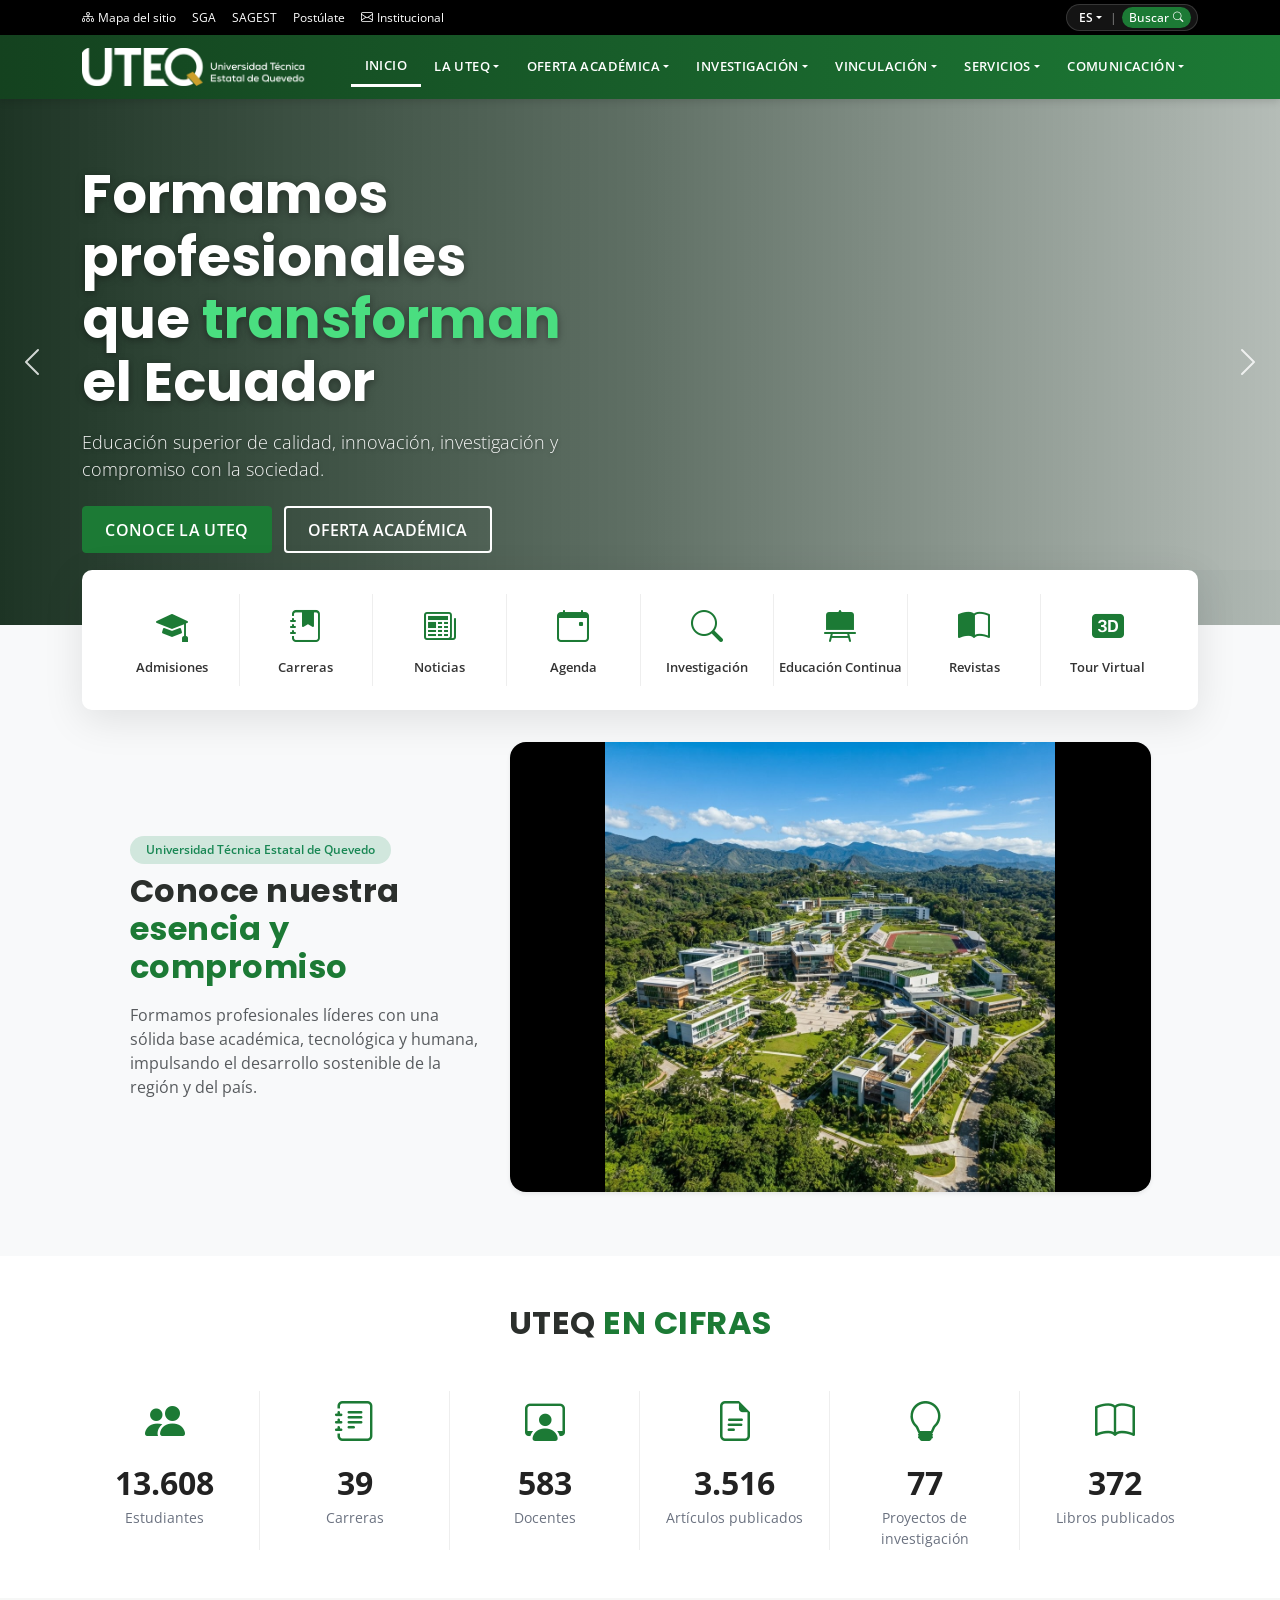
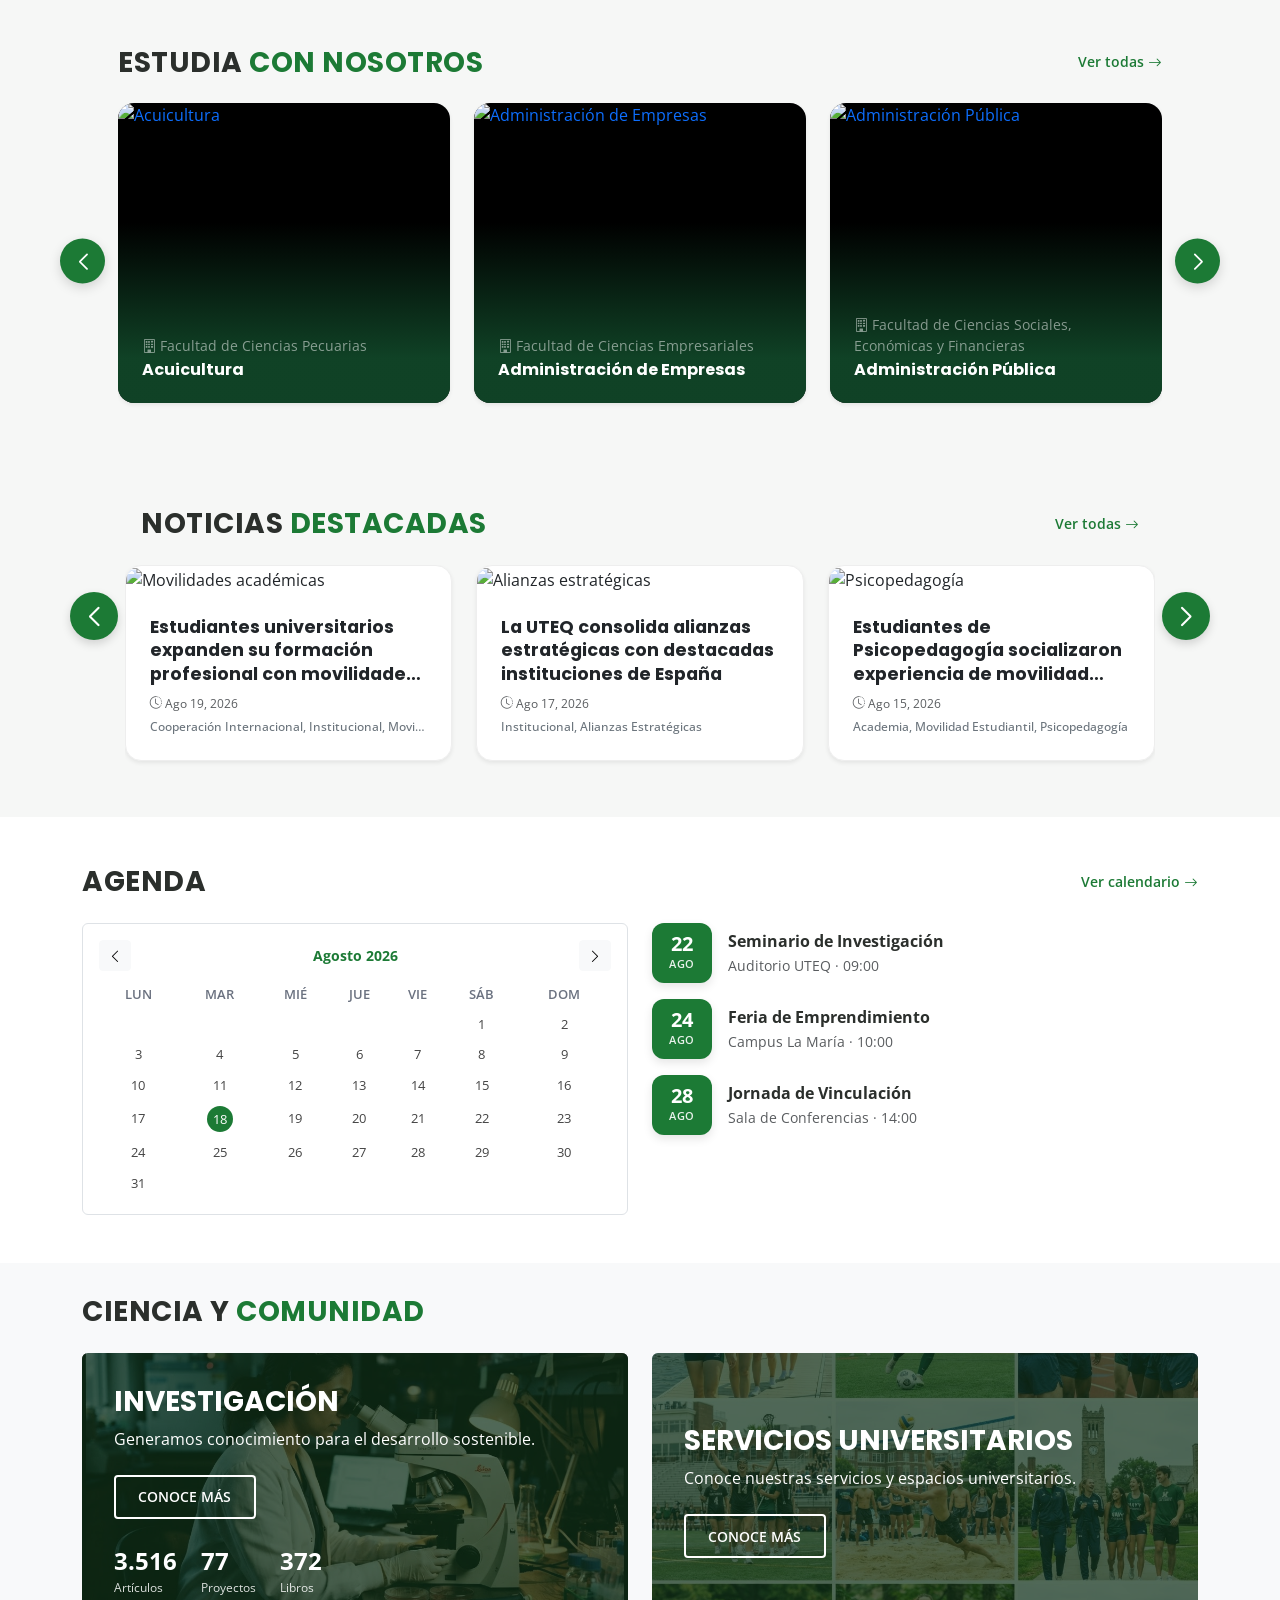
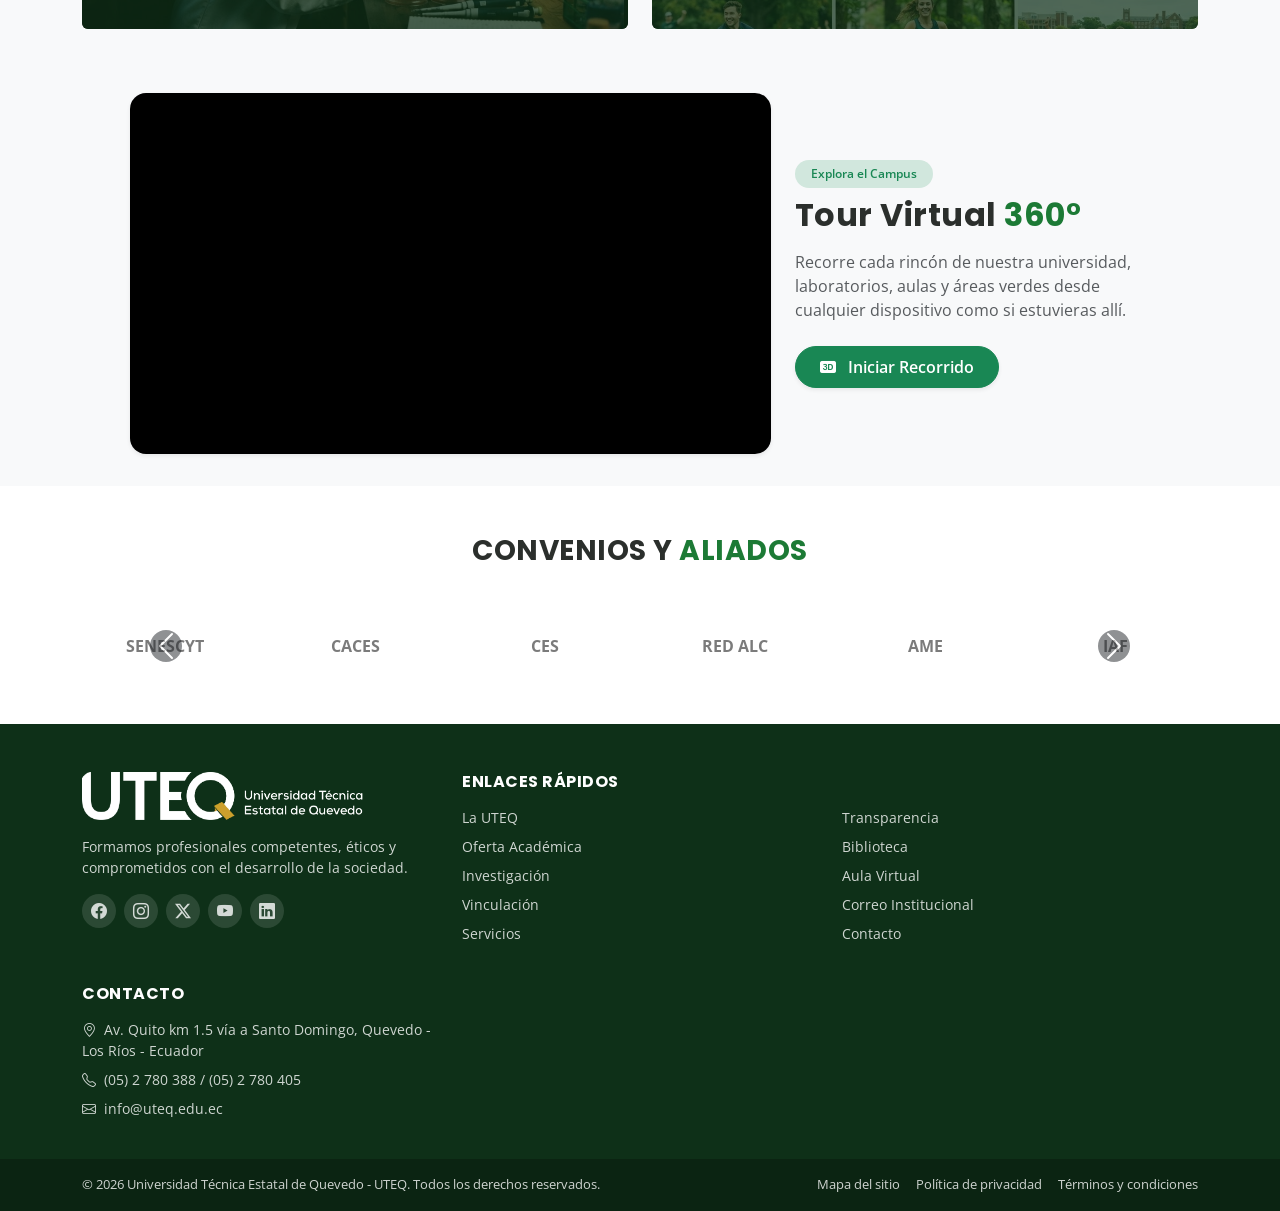
==== commit dfee7a8c: "formato" ====
--- a/index.html
+++ b/index.html
@@ -1,917 +1,1205 @@
 <!DOCTYPE html>
 <html lang="es" class="bg-white">
-<head>
-  <meta charset="UTF-8" />
-  <meta name="viewport" content="width=device-width, initial-scale=1.0" />
-  <meta name="theme-color" content="#1c7a35" />
-  <title>UTEQ - Universidad Técnica Estatal de Quevedo</title>
-  <meta name="description" content="Universidad Técnica Estatal de Quevedo (UTEQ). Educación superior de calidad, innovación, investigación y compromiso con la sociedad en Ecuador." />
-
-  <!-- Bootstrap 5 -->
-  <link href="https://cdn.jsdelivr.net/npm/bootstrap@5.3.3/dist/css/bootstrap.min.css" rel="stylesheet" />
-  <!-- Bootstrap Icons -->
-  <link href="https://cdn.jsdelivr.net/npm/bootstrap-icons@1.11.3/font/bootstrap-icons.min.css" rel="stylesheet" />
-  <!-- Google Fonts -->
-  <link rel="preconnect" href="https://fonts.googleapis.com" />
-  <link rel="preconnect" href="https://fonts.gstatic.com" crossorigin />
-  <link href="https://fonts.googleapis.com/css2?family=Poppins:wght@400;600;700&family=Open+Sans:wght@400;600;700&display=swap" rel="stylesheet" />
-  <!-- Custom -->
-  <link href="css/styles.css" rel="stylesheet" />
-
-  <!-- CSS de Swiper -->
-  <link rel="stylesheet" href="https://cdn.jsdelivr.net/npm/swiper@11/swiper-bundle.min.css" />
-
-</head>
-<body>
-
-  <!-- ===================== TOPBAR ===================== -->
-  <div class="topbar bg-black text-white py-1">
-    <div class="container d-flex justify-content-between align-items-center">
-      
-      <!-- Contenedor con scroll horizontal en móviles para que no salten de línea -->
-      <div class="d-flex flex-nowrap overflow-auto gap-3 py-1 topbar-scroll">
-        <a href="#" class="text-white text-decoration-none text-nowrap"><i class="bi bi-diagram-3 me-1"></i>Mapa del sitio</a>
-        <a href="#" class="text-white text-decoration-none text-nowrap">SGA</a>
-        <a href="#" class="text-white text-decoration-none text-nowrap">SAGEST</a>
-        <a href="#" class="text-white text-decoration-none text-nowrap">Postúlate</a>
-        <a href="#" class="text-white text-decoration-none text-nowrap"><i class="bi bi-envelope me-1"></i>Institucional</a>
-      </div>
-
-      <!-- Idioma y buscador a la derecha de forma compacta -->
-      <div class="d-flex gap-2 align-items-center ps-2 flex-shrink-0 position-relative">
-        <!-- Selector de idioma -->
-        <a href="#" class="dropdown-toggle text-white text-decoration-none small px-1" data-bs-toggle="dropdown" aria-expanded="false">ES</a>
-        <ul class="dropdown-menu dropdown-menu-end">
-          <li><a class="dropdown-item" href="#">Español</a></li>
-          <li><a class="dropdown-item" href="#">English</a></li>
-          <li><a class="dropdown-item" href="#">Portugués</a></li>
-        </ul>
-
-        <!-- Separador sutil opcional -->
-        <span class="text-white-50">|</span>
-
-        <!-- Botón de búsqueda mejorado con texto e icono juntos -->
-        <a href="#" class="btn-search-bar text-white text-decoration-none d-flex align-items-center gap-1">
-          <span>Buscar</span>
-          <i class="bi bi-search"></i>
-        </a>
-      </div>
-    </div>
-  </div>
-
-  <!-- ===================== NAVBAR ===================== -->
-  <nav class="navbar navbar-expand-lg navbar-light bg-white navbar-uteq sticky-top">
-    <div class="container">
-      <a class="navbar-brand d-flex align-items-center" href="#">
-        <span class="brand-badge">
-          <img src="img/logo-uteq.webp" alt="UTEQ - Universidad Técnica Estatal de Quevedo" class="brand-img" />
-        </span>
-      </a>
-      <button class="navbar-toggler" type="button" data-bs-toggle="collapse" data-bs-target="#mainNav">
-        <span class="navbar-toggler-icon"></span>
-      </button>
-      <div class="collapse navbar-collapse justify-content-end" id="mainNav">
-        <ul class="navbar-nav align-items-lg-center">
-          <li class="nav-item"><a class="nav-link active" href="#">Inicio</a></li>
-          <li class="nav-item dropdown">
-            <a class="nav-link dropdown-toggle" href="#" data-bs-toggle="dropdown">La UTEQ</a>
-            <ul class="dropdown-menu">
-              <li><a class="dropdown-item" href="#">Historia</a></li>
-              <li><a class="dropdown-item" href="#">Misión y Visión</a></li>
-              <li><a class="dropdown-item" href="#">Autoridades</a></li>
-            </ul>
-          </li>
-          <li class="nav-item dropdown">
-            <a class="nav-link dropdown-toggle" href="#" data-bs-toggle="dropdown">Oferta Académica</a>
-            <ul class="dropdown-menu">
-              <li><a class="dropdown-item" href="#">Pregrado</a></li>
-              <li><a class="dropdown-item" href="#">Posgrado</a></li>
-              <li><a class="dropdown-item" href="#">Educación Continua</a></li>
-            </ul>
-          </li>
-          <li class="nav-item dropdown">
-            <a class="nav-link dropdown-toggle" href="#" data-bs-toggle="dropdown">Investigación</a>
-            <ul class="dropdown-menu">
-              <li><a class="dropdown-item" href="#">Proyectos</a></li>
-              <li><a class="dropdown-item" href="#">Revistas</a></li>
-            </ul>
-          </li>
-          <li class="nav-item dropdown">
-            <a class="nav-link dropdown-toggle" href="#" data-bs-toggle="dropdown">Vinculación</a>
-            <ul class="dropdown-menu">
-              <li><a class="dropdown-item" href="#">Programas</a></li>
-              <li><a class="dropdown-item" href="#">Convenios</a></li>
-            </ul>
-          </li>
-          <li class="nav-item dropdown">
-            <a class="nav-link dropdown-toggle" href="#" data-bs-toggle="dropdown">Servicios</a>
-            <ul class="dropdown-menu">
-              <li><a class="dropdown-item" href="#">Bienestar</a></li>
-              <li><a class="dropdown-item" href="#">Biblioteca</a></li>
-            </ul>
-          </li>
-          <li class="nav-item dropdown">
-            <a class="nav-link dropdown-toggle" href="#" data-bs-toggle="dropdown">Comunicación</a>
-            <ul class="dropdown-menu">
-              <li><a class="dropdown-item" href="#">Noticias</a></li>
-              <li><a class="dropdown-item" href="#">Eventos</a></li>
-            </ul>
-          </li>
-        </ul>
-      </div>
-    </div>
-  </nav>
-
-  <!-- ===================== HERO CAROUSEL ===================== -->
-  <header id="heroCarousel" class="carousel slide" data-bs-ride="carousel">
-    <div class="carousel-inner">
-      <div class="carousel-item active">
-        <section class="hero">
-          <div class="container">
-            <div class="col-lg-7">
-              <h1 class="text-balance mb-3">Formamos profesionales<br>que <span class="text-uteq" style="color:#4ade80 !important;">transforman</span><br>el Ecuador</h1>
-              <p class="lead mb-4">Educación superior de calidad, innovación, investigación y compromiso con la sociedad.</p>
-              <a href="#" class="btn btn-uteq me-2 mb-2">CONOCE LA UTEQ</a>
-              <a href="#" class="btn btn-outline-white mb-2">OFERTA ACADÉMICA</a>
-            </div>
-          </div>
+    <head>
+        <meta charset="UTF-8">
+        <meta name="viewport" content="width=device-width, initial-scale=1.0">
+        <meta name="theme-color" content="#1c7a35">
+        <title>UTEQ - Universidad Técnica Estatal de Quevedo</title>
+        <meta name="description" content="Universidad Técnica Estatal de Quevedo (UTEQ). Educación superior de calidad, innovación, investigación y compromiso con la sociedad en Ecuador.">
+        <!-- Bootstrap 5 -->
+        <link href="https://cdn.jsdelivr.net/npm/bootstrap@5.3.3/dist/css/bootstrap.min.css" rel="stylesheet">
+        <!-- Bootstrap Icons -->
+        <link href="https://cdn.jsdelivr.net/npm/bootstrap-icons@1.11.3/font/bootstrap-icons.min.css" rel="stylesheet">
+        <!-- Google Fonts -->
+        <link rel="preconnect" href="https://fonts.googleapis.com">
+        <link rel="preconnect" href="https://fonts.gstatic.com" crossorigin>
+        <link href="https://fonts.googleapis.com/css2?family=Poppins:wght@400;600;700&family=Open+Sans:wght@400;600;700&display=swap" rel="stylesheet">
+        <!-- Custom -->
+        <link href="css/styles.css" rel="stylesheet">
+        <!-- CSS de Swiper -->
+        <link rel="stylesheet" href="https://cdn.jsdelivr.net/npm/swiper@11/swiper-bundle.min.css">
+    </head>
+    <body>
+        <!-- ===================== TOPBAR ===================== -->
+        <div class="topbar bg-black text-white py-1">
+            <div class="container d-flex justify-content-between align-items-center">
+                <!-- Contenedor con scroll horizontal en móviles para que no salten de línea -->
+                <div class="d-flex flex-nowrap overflow-auto gap-3 py-1 topbar-scroll">
+                    <a href="#" class="text-white text-decoration-none text-nowrap">
+                        <i class="bi bi-diagram-3 me-1"></i>Mapa del sitio
+                    </a>
+                    <a href="#" class="text-white text-decoration-none text-nowrap">SGA</a>
+                    <a href="#" class="text-white text-decoration-none text-nowrap">SAGEST</a>
+                    <a href="#" class="text-white text-decoration-none text-nowrap">Postúlate</a>
+                    <a href="#" class="text-white text-decoration-none text-nowrap">
+                        <i class="bi bi-envelope me-1"></i>Institucional
+                    </a>
+                </div>
+                <!-- Idioma y buscador a la derecha de forma compacta -->
+                <div class="d-flex gap-2 align-items-center ps-2 flex-shrink-0 position-relative">
+                    <!-- Selector de idioma -->
+                    <a
+                        href="#"
+                        class="dropdown-toggle text-white text-decoration-none small px-1"
+                        data-bs-toggle="dropdown"
+                        aria-expanded="false"
+                    >ES</a>
+                    <ul class="dropdown-menu dropdown-menu-end">
+                        <li>
+                            <a class="dropdown-item" href="#">Español</a>
+                        </li>
+                        <li>
+                            <a class="dropdown-item" href="#">English</a>
+                        </li>
+                        <li>
+                            <a class="dropdown-item" href="#">Portugués</a>
+                        </li>
+                    </ul>
+                    <!-- Separador sutil opcional -->
+                    <span class="text-white-50">|</span>
+                    <!-- Botón de búsqueda mejorado con texto e icono juntos -->
+                    <a href="#" class="btn-search-bar text-white text-decoration-none d-flex align-items-center gap-1">
+                        <span>Buscar</span>
+                        <i class="bi bi-search"></i>
+                    </a>
+                </div>
+            </div>
+        </div>
+        <!-- ===================== NAVBAR ===================== -->
+        <nav class="navbar navbar-expand-lg navbar-light bg-white navbar-uteq sticky-top">
+            <div class="container">
+                <a class="navbar-brand d-flex align-items-center" href="#">
+                    <span class="brand-badge">
+                        <img src="img/logo-uteq.webp" alt="UTEQ - Universidad Técnica Estatal de Quevedo" class="brand-img">
+                    </span>
+                </a>
+                <button
+                    class="navbar-toggler"
+                    type="button"
+                    data-bs-toggle="collapse"
+                    data-bs-target="#mainNav"
+                >
+                    <span class="navbar-toggler-icon"></span>
+                </button>
+                <div class="collapse navbar-collapse justify-content-end" id="mainNav">
+                    <ul class="navbar-nav align-items-lg-center">
+                        <li class="nav-item">
+                            <a class="nav-link active" href="#">Inicio</a>
+                        </li>
+                        <li class="nav-item dropdown">
+                            <a class="nav-link dropdown-toggle" href="#" data-bs-toggle="dropdown">La UTEQ</a>
+                            <ul class="dropdown-menu">
+                                <li>
+                                    <a class="dropdown-item" href="#">Historia</a>
+                                </li>
+                                <li>
+                                    <a class="dropdown-item" href="#">Misión y Visión</a>
+                                </li>
+                                <li>
+                                    <a class="dropdown-item" href="#">Autoridades</a>
+                                </li>
+                            </ul>
+                        </li>
+                        <li class="nav-item dropdown">
+                            <a class="nav-link dropdown-toggle" href="#" data-bs-toggle="dropdown">Oferta Académica</a>
+                            <ul class="dropdown-menu">
+                                <li>
+                                    <a class="dropdown-item" href="#">Pregrado</a>
+                                </li>
+                                <li>
+                                    <a class="dropdown-item" href="#">Posgrado</a>
+                                </li>
+                                <li>
+                                    <a class="dropdown-item" href="#">Educación Continua</a>
+                                </li>
+                            </ul>
+                        </li>
+                        <li class="nav-item dropdown">
+                            <a class="nav-link dropdown-toggle" href="#" data-bs-toggle="dropdown">Investigación</a>
+                            <ul class="dropdown-menu">
+                                <li>
+                                    <a class="dropdown-item" href="#">Proyectos</a>
+                                </li>
+                                <li>
+                                    <a class="dropdown-item" href="#">Revistas</a>
+                                </li>
+                            </ul>
+                        </li>
+                        <li class="nav-item dropdown">
+                            <a class="nav-link dropdown-toggle" href="#" data-bs-toggle="dropdown">Vinculación</a>
+                            <ul class="dropdown-menu">
+                                <li>
+                                    <a class="dropdown-item" href="#">Programas</a>
+                                </li>
+                                <li>
+                                    <a class="dropdown-item" href="#">Convenios</a>
+                                </li>
+                            </ul>
+                        </li>
+                        <li class="nav-item dropdown">
+                            <a class="nav-link dropdown-toggle" href="#" data-bs-toggle="dropdown">Servicios</a>
+                            <ul class="dropdown-menu">
+                                <li>
+                                    <a class="dropdown-item" href="#">Bienestar</a>
+                                </li>
+                                <li>
+                                    <a class="dropdown-item" href="#">Biblioteca</a>
+                                </li>
+                            </ul>
+                        </li>
+                        <li class="nav-item dropdown">
+                            <a class="nav-link dropdown-toggle" href="#" data-bs-toggle="dropdown">Comunicación</a>
+                            <ul class="dropdown-menu">
+                                <li>
+                                    <a class="dropdown-item" href="#">Noticias</a>
+                                </li>
+                                <li>
+                                    <a class="dropdown-item" href="#">Eventos</a>
+                                </li>
+                            </ul>
+                        </li>
+                    </ul>
+                </div>
+            </div>
+        </nav>
+        <!-- ===================== HERO CAROUSEL ===================== -->
+        <header id="heroCarousel" class="carousel slide" data-bs-ride="carousel">
+            <div class="carousel-inner">
+                <div class="carousel-item active">
+                    <section class="hero">
+                        <div class="container">
+                            <div class="col-lg-7">
+                                <h1 class="text-balance mb-3">Formamos profesionales
+                                    <br>que
+                                    <span class="text-uteq" style="color:#4ade80 !important;">transforman</span>
+                                    <br>el Ecuador
+                                </h1>
+                                <p class="lead mb-4">Educación superior de calidad, innovación, investigación y compromiso con la sociedad.</p>
+                                <a href="#" class="btn btn-uteq me-2 mb-2">CONOCE LA UTEQ</a>
+                                <a href="#" class="btn btn-outline-white mb-2">OFERTA ACADÉMICA</a>
+                            </div>
+                        </div>
+                    </section>
+                </div>
+                <div class="carousel-item">
+                    <section class="hero">
+                        <div class="container">
+                            <div class="col-lg-7">
+                                <h1 class="text-balance mb-3">Investigación con
+                                    <br>
+                                    <span style="color:#4ade80;">impacto</span> social
+                                </h1>
+                                <p class="lead mb-4">Generamos conocimiento que impulsa el desarrollo sostenible de nuestra región.</p>
+                                <a href="#" class="btn btn-uteq me-2 mb-2">VER PROYECTOS</a>
+                            </div>
+                        </div>
+                    </section>
+                </div>
+            </div>
+            <button
+                class="carousel-control-prev"
+                type="button"
+                data-bs-target="#heroCarousel"
+                data-bs-slide="prev"
+            >
+                <span class="carousel-control-prev-icon"></span>
+            </button>
+            <button
+                class="carousel-control-next"
+                type="button"
+                data-bs-target="#heroCarousel"
+                data-bs-slide="next"
+            >
+                <span class="carousel-control-next-icon"></span>
+            </button>
+            <div class="carousel-indicators">
+                <button
+                    type="button"
+                    data-bs-target="#heroCarousel"
+                    data-bs-slide-to="0"
+                    class="active"
+                ></button>
+                <button type="button" data-bs-target="#heroCarousel" data-bs-slide-to="1"></button>
+            </div>
+        </header>
+        <!-- Contenedor con fondo gris que abarca la barra flotante y el video -->
+        <div class="bg-light pb-5">
+            <!-- ===================== ACCESOS RÁPIDOS ===================== -->
+            <div class="container">
+                <div class="quick-access p-3 p-md-4">
+                    <div class="row g-0 text-center align-items-center">
+                        <div class="col-4 col-md quick-item quick-divider py-2">
+                            <a href="#" class="quick-item d-block">
+                                <i class="bi bi-mortarboard-fill qi-icon fs-2"></i>
+                                <span class="d-block mt-2">Admisiones</span>
+                            </a>
+                        </div>
+                        <div class="col-4 col-md quick-item quick-divider py-2">
+                            <a href="#" class="quick-item d-block">
+                                <i class="bi bi-journal-bookmark-fill qi-icon fs-2"></i>
+                                <span class="d-block mt-2">Carreras</span>
+                            </a>
+                        </div>
+                        <div class="col-4 col-md quick-item quick-divider py-2">
+                            <a href="#" class="quick-item d-block">
+                                <i class="bi bi-newspaper qi-icon fs-2"></i>
+                                <span class="d-block mt-2">Noticias</span>
+                            </a>
+                        </div>
+                        <div class="col-4 col-md quick-item quick-divider py-2">
+                            <a href="#" class="quick-item d-block">
+                                <i class="bi bi-calendar-event qi-icon fs-2"></i>
+                                <span class="d-block mt-2">Agenda</span>
+                            </a>
+                        </div>
+                        <div class="col-4 col-md quick-item quick-divider py-2">
+                            <a href="#" class="quick-item d-block">
+                                <i class="bi bi-search qi-icon fs-2"></i>
+                                <span class="d-block mt-2">Investigación</span>
+                            </a>
+                        </div>
+                        <div class="col-4 col-md quick-item quick-divider py-2">
+                            <a href="#" class="quick-item d-block">
+                                <i class="bi bi-easel2-fill qi-icon fs-2"></i>
+                                <span class="d-block mt-2">Educación Continua</span>
+                            </a>
+                        </div>
+                        <div class="col-4 col-md quick-item quick-divider py-2">
+                            <a href="#" class="quick-item d-block">
+                                <i class="bi bi-book-half qi-icon fs-2"></i>
+                                <span class="d-block mt-2">Revistas</span>
+                            </a>
+                        </div>
+                        <div class="col-4 col-md quick-item py-2">
+                            <a href="#" class="quick-item d-block">
+                                <i class="bi bi-badge-3d-fill qi-icon fs-2"></i>
+                                <span class="d-block mt-2">Tour Virtual</span>
+                            </a>
+                        </div>
+                    </div>
+                </div>
+            </div>
+            <!-- ===================== VIDEO INSTITUCIONAL ===================== -->
+            <section class="pt-4 pb-2 bg-light">
+                <div class="container py-2">
+                    <div class="row align-items-center justify-content-center g-4">
+                        <!-- Texto a la izquierda -->
+                        <div class="col-lg-4">
+                            <span class="badge bg-success-subtle text-success fw-semibold px-3 py-2 rounded-pill mb-2">Universidad Técnica Estatal de Quevedo</span>
+                            <h2 class="fw-bold section-title mb-3">Conoce nuestra
+                                <span class="text-uteq">esencia y compromiso</span>
+                            </h2>
+                            <p class="text-muted mb-0">Formamos profesionales líderes con una sólida base académica, tecnológica y humana, impulsando el desarrollo sostenible de la región y del país.</p>
+                        </div>
+                        <!-- Video optimizado -->
+                        <div class="col-lg-7">
+                            <div class="shadow-sm rounded-4 overflow-hidden bg-black">
+                                <video
+                                    autoplay
+                                    muted
+                                    loop
+                                    playsinline
+                                    poster="../img/campus-hero.png"
+                                    preload="metadata"
+                                    class="w-100 d-block"
+                                    style="height: auto; max-height: 450px; object-fit: contain;"
+                                >
+                                    <source src="https://uteq.edu.ec/assets/videos/video-institucional-uteq.mp4" type="video/mp4">
+                                    Tu navegador no soporta la reproducción de video.
+                                </video>
+                            </div>
+                        </div>
+                    </div>
+                </div>
+            </section>
+        </div>
+        <!-- ===================== UTEQ EN CIFRAS ===================== -->
+        <section class="py-5">
+            <div class="container">
+                <h2 class="text-center section-title mb-5">UTEQ
+                    <span class="text-uteq">EN CIFRAS</span>
+                </h2>
+                <div class="row text-center g-4">
+                    <div class="col-6 col-md-2 stat-cell">
+                        <i class="bi bi-people-fill stat-icon fs-1"></i>
+                        <div class="stat-number mt-2">13.608</div>
+                        <div class="stat-label">Estudiantes</div>
+                    </div>
+                    <div class="col-6 col-md-2 stat-cell">
+                        <i class="bi bi-journal-text stat-icon fs-1"></i>
+                        <div class="stat-number mt-2">39</div>
+                        <div class="stat-label">Carreras</div>
+                    </div>
+                    <div class="col-6 col-md-2 stat-cell">
+                        <i class="bi bi-person-workspace stat-icon fs-1"></i>
+                        <div class="stat-number mt-2">583</div>
+                        <div class="stat-label">Docentes</div>
+                    </div>
+                    <div class="col-6 col-md-2 stat-cell">
+                        <i class="bi bi-file-earmark-text stat-icon fs-1"></i>
+                        <div class="stat-number mt-2">3.516</div>
+                        <div class="stat-label">Artículos publicados</div>
+                    </div>
+                    <div class="col-6 col-md-2 stat-cell">
+                        <i class="bi bi-lightbulb stat-icon fs-1"></i>
+                        <div class="stat-number mt-2">77</div>
+                        <div class="stat-label">Proyectos de investigación</div>
+                    </div>
+                    <div class="col-6 col-md-2 stat-cell">
+                        <i class="bi bi-book stat-icon fs-1"></i>
+                        <div class="stat-number mt-2">372</div>
+                        <div class="stat-label">Libros publicados</div>
+                    </div>
+                </div>
+            </div>
         </section>
-      </div>
-      <div class="carousel-item">
-        <section class="hero">
-          <div class="container">
-            <div class="col-lg-7">
-              <h1 class="text-balance mb-3">Investigación con<br><span style="color:#4ade80;">impacto</span> social</h1>
-              <p class="lead mb-4">Generamos conocimiento que impulsa el desarrollo sostenible de nuestra región.</p>
-              <a href="#" class="btn btn-uteq me-2 mb-2">VER PROYECTOS</a>
-            </div>
-          </div>
-        </section>
-      </div>
-    </div>
-    <button class="carousel-control-prev" type="button" data-bs-target="#heroCarousel" data-bs-slide="prev">
-      <span class="carousel-control-prev-icon"></span>
-    </button>
-    <button class="carousel-control-next" type="button" data-bs-target="#heroCarousel" data-bs-slide="next">
-      <span class="carousel-control-next-icon"></span>
-    </button>
-    <div class="carousel-indicators">
-      <button type="button" data-bs-target="#heroCarousel" data-bs-slide-to="0" class="active"></button>
-      <button type="button" data-bs-target="#heroCarousel" data-bs-slide-to="1"></button>
-    </div>
-  </header>
-
-  <!-- Contenedor con fondo gris que abarca la barra flotante y el video -->
-  <div class="bg-light pb-5">
-    
-    <!-- ===================== ACCESOS RÁPIDOS ===================== -->
-    <div class="container">
-      <div class="quick-access p-3 p-md-4">
-        <div class="row g-0 text-center align-items-center">
-          <div class="col-4 col-md quick-item quick-divider py-2">
-            <a href="#" class="quick-item d-block">
-              <i class="bi bi-mortarboard-fill qi-icon fs-2"></i>
-              <span class="d-block mt-2">Admisiones</span>
-            </a>
-          </div>
-          <div class="col-4 col-md quick-item quick-divider py-2">
-            <a href="#" class="quick-item d-block">
-              <i class="bi bi-journal-bookmark-fill qi-icon fs-2"></i>
-              <span class="d-block mt-2">Carreras</span>
-            </a>
-          </div>
-          <div class="col-4 col-md quick-item quick-divider py-2">
-            <a href="#" class="quick-item d-block">
-              <i class="bi bi-newspaper qi-icon fs-2"></i>
-              <span class="d-block mt-2">Noticias</span>
-            </a>
-          </div>
-          <div class="col-4 col-md quick-item quick-divider py-2">
-            <a href="#" class="quick-item d-block">
-              <i class="bi bi-calendar-event qi-icon fs-2"></i>
-              <span class="d-block mt-2">Agenda</span>
-            </a>
-          </div>
-          <div class="col-4 col-md quick-item quick-divider py-2">
-            <a href="#" class="quick-item d-block">
-              <i class="bi bi-search qi-icon fs-2"></i>
-              <span class="d-block mt-2">Investigación</span>
-            </a>
-          </div>
-          <div class="col-4 col-md quick-item quick-divider py-2">
-            <a href="#" class="quick-item d-block">
-              <i class="bi bi-easel2-fill qi-icon fs-2"></i>
-              <span class="d-block mt-2">Educación Continua</span>
-            </a>
-          </div>
-          <div class="col-4 col-md quick-item quick-divider py-2">
-            <a href="#" class="quick-item d-block">
-              <i class="bi bi-book-half qi-icon fs-2"></i>
-              <span class="d-block mt-2">Revistas</span>
-            </a>
-          </div>
-          <div class="col-4 col-md quick-item py-2">
-            <a href="#" class="quick-item d-block">
-              <i class="bi bi-badge-3d-fill qi-icon fs-2"></i>
-              <span class="d-block mt-2">Tour Virtual</span>
-            </a>
-          </div>
-        </div>
-      </div>
-    </div>
-
-    <!-- ===================== VIDEO INSTITUCIONAL ===================== -->
-    <section class="pt-4 pb-2 bg-light">
-      <div class="container py-2">
-        <div class="row align-items-center justify-content-center g-4">
-          <!-- Texto a la izquierda -->
-          <div class="col-lg-4">
-            <span class="badge bg-success-subtle text-success fw-semibold px-3 py-2 rounded-pill mb-2">Universidad Técnica Estatal de Quevedo</span>
-            <h2 class="fw-bold section-title mb-3">Conoce nuestra <span class="text-uteq">esencia y compromiso</span></h2>
-            <p class="text-muted mb-0">Formamos profesionales líderes con una sólida base académica, tecnológica y humana, impulsando el desarrollo sostenible de la región y del país.</p>
-          </div>
-          <!-- Video optimizado -->
-          <div class="col-lg-7">
-            <div class="shadow-sm rounded-4 overflow-hidden bg-black">
-              <video autoplay muted loop playsinline poster="../img/campus-hero.png" preload="metadata" class="w-100 d-block" 
-                     style="height: auto; max-height: 450px; object-fit: contain;">
-                <source src="https://uteq.edu.ec/assets/videos/video-institucional-uteq.mp4" type="video/mp4">
-                Tu navegador no soporta la reproducción de video.
-              </video>
-            </div>
-          </div>
-        </div>
-      </div>
-    </section>
-
-  </div>
-
-  <!-- ===================== UTEQ EN CIFRAS ===================== -->
-  <section class="py-5">
-    <div class="container">
-      <h2 class="text-center section-title mb-5">UTEQ <span class="text-uteq">EN CIFRAS</span></h2>
-      <div class="row text-center g-4">
-        <div class="col-6 col-md-2 stat-cell">
-          <i class="bi bi-people-fill stat-icon fs-1"></i>
-          <div class="stat-number mt-2">13.608</div>
-          <div class="stat-label">Estudiantes</div>
-        </div>
-        <div class="col-6 col-md-2 stat-cell">
-          <i class="bi bi-journal-text stat-icon fs-1"></i>
-          <div class="stat-number mt-2">39</div>
-          <div class="stat-label">Carreras</div>
-        </div>
-        <div class="col-6 col-md-2 stat-cell">
-          <i class="bi bi-person-workspace stat-icon fs-1"></i>
-          <div class="stat-number mt-2">583</div>
-          <div class="stat-label">Docentes</div>
-        </div>
-        <div class="col-6 col-md-2 stat-cell">
-          <i class="bi bi-file-earmark-text stat-icon fs-1"></i>
-          <div class="stat-number mt-2">3.516</div>
-          <div class="stat-label">Artículos publicados</div>
-        </div>
-        <div class="col-6 col-md-2 stat-cell">
-          <i class="bi bi-lightbulb stat-icon fs-1"></i>
-          <div class="stat-number mt-2">77</div>
-          <div class="stat-label">Proyectos de investigación</div>
-        </div>
-        <div class="col-6 col-md-2 stat-cell">
-          <i class="bi bi-book stat-icon fs-1"></i>
-          <div class="stat-number mt-2">372</div>
-          <div class="stat-label">Libros publicados</div>
-        </div>
-      </div>
-    </div>
-  </section>
-
-  <!-- ===================== ESTUDIA CON NOSOTROS ===================== -->
-  <section class="py-5 bg-soft">
-    <!-- El container lleva position-relative y un padding horizontal para dar carril a las flechas -->
-    <div class="container position-relative px-4 px-md-5">
-      
-      <div class="d-flex justify-content-between align-items-center mb-4">
-        <h3 class="section-title mb-0">ESTUDIA <span class="text-uteq">CON NOSOTROS</span></h3>
-        <a href="https://www.uteq.edu.ec/es/grado/carreras" target="_blank" rel="noopener noreferrer" class="link-more">Ver todas <i class="bi bi-arrow-right"></i></a>
-      </div>
-
-      <!-- Contenedor de Swiper limpio (sin flechas adentro) -->
-      <div class="swiper careersSwiper">
-        <div class="swiper-wrapper pb-2">
-        
-          <div class="swiper-slide h-auto">
-            <a href="https://www.uteq.edu.ec/es/grado/carrera/acuicultura" class="text-decoration-none h-100 d-block">
-              <article class="career-card-modern shadow-sm rounded-4 overflow-hidden position-relative">
-                <img src="https://www.uteq.edu.ec/assets/images/careers/degrees/portrait/afiche_acuicultura_uteq.webp" alt="Acuicultura" />
-                <div class="career-overlay"></div>
-                <div class="career-content p-4 d-flex flex-column justify-content-end h-100">
-                  <div>
-                    <div class="career-meta text-white-50 small mb-1">
-                      <i class="bi bi-building"></i> Facultad de Ciencias Pecuarias
-                    </div>
-                    <h6 class="text-white fw-bold mb-0">Acuicultura</h6>
-                  </div>
-                </div>
-              </article>
-            </a>
-          </div>
-
-          <div class="swiper-slide h-auto">
-            <a href="https://www.uteq.edu.ec/es/grado/carrera/administracion-de-empresas" class="text-decoration-none h-100 d-block">
-              <article class="career-card-modern shadow-sm rounded-4 overflow-hidden position-relative">
-                <img src="https://www.uteq.edu.ec/assets/images/careers/degrees/portrait/afiche_administracion_de_empresas_uteq.webp" alt="Administración de Empresas" />
-                <div class="career-overlay"></div>
-                <div class="career-content p-4 d-flex flex-column justify-content-end h-100">
-                  <div>
-                    <div class="career-meta text-white-50 small mb-1">
-                      <i class="bi bi-building"></i> Facultad de Ciencias Empresariales
-                    </div>
-                    <h6 class="text-white fw-bold mb-0">Administración de Empresas</h6>
-                  </div>
-                </div>
-              </article>
-            </a>
-          </div>
-
-          <div class="swiper-slide h-auto">
-            <a href="https://www.uteq.edu.ec/es/grado/carrera/administracion-publica" class="text-decoration-none h-100 d-block">
-              <article class="career-card-modern shadow-sm rounded-4 overflow-hidden position-relative">
-                <img src="https://www.uteq.edu.ec/assets/images/careers/degrees/portrait/afiche_administracion_publica_uteq.webp" alt="Administración Pública" />
-                <div class="career-overlay"></div>
-                <div class="career-content p-4 d-flex flex-column justify-content-end h-100">
-                  <div>
-                    <div class="career-meta text-white-50 small mb-1">
-                      <i class="bi bi-building"></i> Facultad de Ciencias Sociales, Económicas y Financieras
-                    </div>
-                    <h6 class="text-white fw-bold mb-0">Administración Pública</h6>
-                  </div>
-                </div>
-              </article>
-            </a>
-          </div>
-
-          <div class="swiper-slide h-auto">
-            <a href="https://www.uteq.edu.ec/es/grado/carrera/agroecologia" class="text-decoration-none h-100 d-block">
-              <article class="career-card-modern shadow-sm rounded-4 overflow-hidden position-relative">
-                <img src="https://www.uteq.edu.ec/assets/images/careers/degrees/portrait/afiche_agroecologia_uteq.webp" alt="Agroecología" />
-                <div class="career-overlay"></div>
-                <div class="career-content p-4 d-flex flex-column justify-content-end h-100">
-                  <div>
-                    <div class="career-meta text-white-50 small mb-1">
-                      <i class="bi bi-building"></i> Facultad de Ciencias Agrarias y Forestales
-                    </div>
-                    <h6 class="text-white fw-bold mb-0">Agroecología</h6>
-                  </div>
-                </div>
-              </article>
-            </a>
-          </div>
-
-          <div class="swiper-slide h-auto">
-            <a href="https://www.uteq.edu.ec/es/grado/carrera/agroindustria" class="text-decoration-none h-100 d-block">
-              <article class="career-card-modern shadow-sm rounded-4 overflow-hidden position-relative">
-                <img src="https://www.uteq.edu.ec/assets/images/careers/degrees/portrait/afiche_agroindustria_uteq.webp" alt="Agroindustria" />
-                <div class="career-overlay"></div>
-                <div class="career-content p-4 d-flex flex-column justify-content-end h-100">
-                  <div>
-                    <div class="career-meta text-white-50 small mb-1">
-                      <i class="bi bi-building"></i> Facultad de Ciencias de la Industria y Producción
-                    </div>
-                    <h6 class="text-white fw-bold mb-0">Agroindustria</h6>
-                  </div>
-                </div>
-              </article>
-            </a>
-          </div>
-
-          <div class="swiper-slide h-auto">
-            <a href="https://www.uteq.edu.ec/es/grado/carrera/agronomia" class="text-decoration-none h-100 d-block">
-              <article class="career-card-modern shadow-sm rounded-4 overflow-hidden position-relative">
-                <img src="https://www.uteq.edu.ec/assets/images/careers/degrees/portrait/afiche_agronomia_uteq.webp" alt="Agronomía" />
-                <div class="career-overlay"></div>
-                <div class="career-content p-4 d-flex flex-column justify-content-end h-100">
-                  <div>
-                    <div class="career-meta text-white-50 small mb-1">
-                      <i class="bi bi-building"></i> Facultad de Ciencias Agrarias y Forestales
-                    </div>
-                    <h6 class="text-white fw-bold mb-0">Agronomía</h6>
-                  </div>
-                </div>
-              </article>
-            </a>
-          </div>
-
-          <div class="swiper-slide h-auto">
-            <a href="https://www.uteq.edu.ec/es/grado/carrera/agropecuaria" class="text-decoration-none h-100 d-block">
-              <article class="career-card-modern shadow-sm rounded-4 overflow-hidden position-relative">
-                <img src="https://www.uteq.edu.ec/assets/images/careers/degrees/portrait/afiche_agropecuaria_uteq.webp" alt="Agropecuaria" />
-                <div class="career-overlay"></div>
-                <div class="career-content p-4 d-flex flex-column justify-content-end h-100">
-                  <div>
-                    <div class="career-meta text-white-50 small mb-1">
-                      <i class="bi bi-building"></i> Facultad de Ciencias Pecuarias
-                    </div>
-                    <h6 class="text-white fw-bold mb-0">Agropecuaria</h6>
-                  </div>
-                </div>
-              </article>
-            </a>
-          </div>
-
-          <div class="swiper-slide h-auto">
-            <a href="https://www.uteq.edu.ec/es/grado/carrera/alimentos" class="text-decoration-none h-100 d-block">
-              <article class="career-card-modern shadow-sm rounded-4 overflow-hidden position-relative">
-                <img src="https://www.uteq.edu.ec/assets/images/careers/degrees/portrait/afiche_alimentos_uteq.webp" alt="Alimentos" />
-                <div class="career-overlay"></div>
-                <div class="career-content p-4 d-flex flex-column justify-content-end h-100">
-                  <div>
-                    <div class="career-meta text-white-50 small mb-1">
-                      <i class="bi bi-building"></i> Facultad de Ciencias de la Industria y Producción
-                    </div>
-                    <h6 class="text-white fw-bold mb-0">Alimentos</h6>
-                  </div>
-                </div>
-              </article>
-            </a>
-          </div>
-
-          <div class="swiper-slide h-auto">
-            <a href="https://www.uteq.edu.ec/es/grado/carrera/arquitectura" class="text-decoration-none h-100 d-block">
-              <article class="career-card-modern shadow-sm rounded-4 overflow-hidden position-relative">
-                <img src="https://www.uteq.edu.ec/assets/images/careers/degrees/portrait/afiche_arquitectura_uteq.webp" alt="Arquitectura" />
-                <div class="career-overlay"></div>
-                <div class="career-content p-4 d-flex flex-column justify-content-end h-100">
-                  <div>
-                    <div class="career-meta text-white-50 small mb-1">
-                      <i class="bi bi-building"></i> Facultad de Ciencias de la Ingeniería
-                    </div>
-                    <h6 class="text-white fw-bold mb-0">Arquitectura</h6>
-                  </div>
-                </div>
-              </article>
-            </a>
-          </div>
-
-          <div class="swiper-slide h-auto">
-            <a href="https://www.uteq.edu.ec/es/grado/carrera/biologia" class="text-decoration-none h-100 d-block">
-              <article class="career-card-modern shadow-sm rounded-4 overflow-hidden position-relative">
-                <img src="https://www.uteq.edu.ec/assets/images/careers/degrees/portrait/afiche_biologia_uteq.webp" alt="Biología" />
-                <div class="career-overlay"></div>
-                <div class="career-content p-4 d-flex flex-column justify-content-end h-100">
-                  <div>
-                    <div class="career-meta text-white-50 small mb-1">
-                      <i class="bi bi-building"></i> Facultad de Ciencias Pecuarias
-                    </div>
-                    <h6 class="text-white fw-bold mb-0">Biología</h6>
-                  </div>
-                </div>
-              </article>
-            </a>
-          </div>
-
-        </div>
-        
-        <!-- Paginación de Puntos Inferiores -->
-        <!--
+        <!-- ===================== ESTUDIA CON NOSOTROS ===================== -->
+        <section class="py-5 bg-soft">
+            <!-- El container lleva position-relative y un padding horizontal para dar carril a las flechas -->
+            <div class="container position-relative px-4 px-md-5">
+                <div class="d-flex justify-content-between align-items-center mb-4">
+                    <h3 class="section-title mb-0">ESTUDIA
+                        <span class="text-uteq">CON NOSOTROS</span>
+                    </h3>
+                    <a
+                        href="https://www.uteq.edu.ec/es/grado/carreras"
+                        target="_blank"
+                        rel="noopener noreferrer"
+                        class="link-more"
+                    >Ver todas
+                        <i class="bi bi-arrow-right"></i>
+                    </a>
+                </div>
+                <!-- Contenedor de Swiper limpio (sin flechas adentro) -->
+                <div class="swiper careersSwiper">
+                    <div class="swiper-wrapper pb-2">
+                        <div class="swiper-slide h-auto">
+                            <a href="https://www.uteq.edu.ec/es/grado/carrera/acuicultura" class="text-decoration-none h-100 d-block">
+                                <article class="career-card-modern shadow-sm rounded-4 overflow-hidden position-relative">
+                                    <img src="https://www.uteq.edu.ec/assets/images/careers/degrees/portrait/afiche_acuicultura_uteq.webp" alt="Acuicultura">
+                                    <div class="career-overlay"></div>
+                                    <div class="career-content p-4 d-flex flex-column justify-content-end h-100">
+                                        <div>
+                                            <div class="career-meta text-white-50 small mb-1">
+                                                <i class="bi bi-building"></i>
+                                                Facultad de Ciencias Pecuarias
+                                            </div>
+                                            <h6 class="text-white fw-bold mb-0">Acuicultura</h6>
+                                        </div>
+                                    </div>
+                                </article>
+                            </a>
+                        </div>
+                        <div class="swiper-slide h-auto">
+                            <a href="https://www.uteq.edu.ec/es/grado/carrera/administracion-de-empresas" class="text-decoration-none h-100 d-block">
+                                <article class="career-card-modern shadow-sm rounded-4 overflow-hidden position-relative">
+                                    <img src="https://www.uteq.edu.ec/assets/images/careers/degrees/portrait/afiche_administracion_de_empresas_uteq.webp" alt="Administración de Empresas">
+                                    <div class="career-overlay"></div>
+                                    <div class="career-content p-4 d-flex flex-column justify-content-end h-100">
+                                        <div>
+                                            <div class="career-meta text-white-50 small mb-1">
+                                                <i class="bi bi-building"></i>
+                                                Facultad de Ciencias Empresariales
+                                            </div>
+                                            <h6 class="text-white fw-bold mb-0">Administración de Empresas</h6>
+                                        </div>
+                                    </div>
+                                </article>
+                            </a>
+                        </div>
+                        <div class="swiper-slide h-auto">
+                            <a href="https://www.uteq.edu.ec/es/grado/carrera/administracion-publica" class="text-decoration-none h-100 d-block">
+                                <article class="career-card-modern shadow-sm rounded-4 overflow-hidden position-relative">
+                                    <img src="https://www.uteq.edu.ec/assets/images/careers/degrees/portrait/afiche_administracion_publica_uteq.webp" alt="Administración Pública">
+                                    <div class="career-overlay"></div>
+                                    <div class="career-content p-4 d-flex flex-column justify-content-end h-100">
+                                        <div>
+                                            <div class="career-meta text-white-50 small mb-1">
+                                                <i class="bi bi-building"></i>
+                                                Facultad de Ciencias Sociales, Económicas y Financieras
+                                            </div>
+                                            <h6 class="text-white fw-bold mb-0">Administración Pública</h6>
+                                        </div>
+                                    </div>
+                                </article>
+                            </a>
+                        </div>
+                        <div class="swiper-slide h-auto">
+                            <a href="https://www.uteq.edu.ec/es/grado/carrera/agroecologia" class="text-decoration-none h-100 d-block">
+                                <article class="career-card-modern shadow-sm rounded-4 overflow-hidden position-relative">
+                                    <img src="https://www.uteq.edu.ec/assets/images/careers/degrees/portrait/afiche_agroecologia_uteq.webp" alt="Agroecología">
+                                    <div class="career-overlay"></div>
+                                    <div class="career-content p-4 d-flex flex-column justify-content-end h-100">
+                                        <div>
+                                            <div class="career-meta text-white-50 small mb-1">
+                                                <i class="bi bi-building"></i>
+                                                Facultad de Ciencias Agrarias y Forestales
+                                            </div>
+                                            <h6 class="text-white fw-bold mb-0">Agroecología</h6>
+                                        </div>
+                                    </div>
+                                </article>
+                            </a>
+                        </div>
+                        <div class="swiper-slide h-auto">
+                            <a href="https://www.uteq.edu.ec/es/grado/carrera/agroindustria" class="text-decoration-none h-100 d-block">
+                                <article class="career-card-modern shadow-sm rounded-4 overflow-hidden position-relative">
+                                    <img src="https://www.uteq.edu.ec/assets/images/careers/degrees/portrait/afiche_agroindustria_uteq.webp" alt="Agroindustria">
+                                    <div class="career-overlay"></div>
+                                    <div class="career-content p-4 d-flex flex-column justify-content-end h-100">
+                                        <div>
+                                            <div class="career-meta text-white-50 small mb-1">
+                                                <i class="bi bi-building"></i>
+                                                Facultad de Ciencias de la Industria y Producción
+                                            </div>
+                                            <h6 class="text-white fw-bold mb-0">Agroindustria</h6>
+                                        </div>
+                                    </div>
+                                </article>
+                            </a>
+                        </div>
+                        <div class="swiper-slide h-auto">
+                            <a href="https://www.uteq.edu.ec/es/grado/carrera/agronomia" class="text-decoration-none h-100 d-block">
+                                <article class="career-card-modern shadow-sm rounded-4 overflow-hidden position-relative">
+                                    <img src="https://www.uteq.edu.ec/assets/images/careers/degrees/portrait/afiche_agronomia_uteq.webp" alt="Agronomía">
+                                    <div class="career-overlay"></div>
+                                    <div class="career-content p-4 d-flex flex-column justify-content-end h-100">
+                                        <div>
+                                            <div class="career-meta text-white-50 small mb-1">
+                                                <i class="bi bi-building"></i>
+                                                Facultad de Ciencias Agrarias y Forestales
+                                            </div>
+                                            <h6 class="text-white fw-bold mb-0">Agronomía</h6>
+                                        </div>
+                                    </div>
+                                </article>
+                            </a>
+                        </div>
+                        <div class="swiper-slide h-auto">
+                            <a href="https://www.uteq.edu.ec/es/grado/carrera/agropecuaria" class="text-decoration-none h-100 d-block">
+                                <article class="career-card-modern shadow-sm rounded-4 overflow-hidden position-relative">
+                                    <img src="https://www.uteq.edu.ec/assets/images/careers/degrees/portrait/afiche_agropecuaria_uteq.webp" alt="Agropecuaria">
+                                    <div class="career-overlay"></div>
+                                    <div class="career-content p-4 d-flex flex-column justify-content-end h-100">
+                                        <div>
+                                            <div class="career-meta text-white-50 small mb-1">
+                                                <i class="bi bi-building"></i>
+                                                Facultad de Ciencias Pecuarias
+                                            </div>
+                                            <h6 class="text-white fw-bold mb-0">Agropecuaria</h6>
+                                        </div>
+                                    </div>
+                                </article>
+                            </a>
+                        </div>
+                        <div class="swiper-slide h-auto">
+                            <a href="https://www.uteq.edu.ec/es/grado/carrera/alimentos" class="text-decoration-none h-100 d-block">
+                                <article class="career-card-modern shadow-sm rounded-4 overflow-hidden position-relative">
+                                    <img src="https://www.uteq.edu.ec/assets/images/careers/degrees/portrait/afiche_alimentos_uteq.webp" alt="Alimentos">
+                                    <div class="career-overlay"></div>
+                                    <div class="career-content p-4 d-flex flex-column justify-content-end h-100">
+                                        <div>
+                                            <div class="career-meta text-white-50 small mb-1">
+                                                <i class="bi bi-building"></i>
+                                                Facultad de Ciencias de la Industria y Producción
+                                            </div>
+                                            <h6 class="text-white fw-bold mb-0">Alimentos</h6>
+                                        </div>
+                                    </div>
+                                </article>
+                            </a>
+                        </div>
+                        <div class="swiper-slide h-auto">
+                            <a href="https://www.uteq.edu.ec/es/grado/carrera/arquitectura" class="text-decoration-none h-100 d-block">
+                                <article class="career-card-modern shadow-sm rounded-4 overflow-hidden position-relative">
+                                    <img src="https://www.uteq.edu.ec/assets/images/careers/degrees/portrait/afiche_arquitectura_uteq.webp" alt="Arquitectura">
+                                    <div class="career-overlay"></div>
+                                    <div class="career-content p-4 d-flex flex-column justify-content-end h-100">
+                                        <div>
+                                            <div class="career-meta text-white-50 small mb-1">
+                                                <i class="bi bi-building"></i>
+                                                Facultad de Ciencias de la Ingeniería
+                                            </div>
+                                            <h6 class="text-white fw-bold mb-0">Arquitectura</h6>
+                                        </div>
+                                    </div>
+                                </article>
+                            </a>
+                        </div>
+                        <div class="swiper-slide h-auto">
+                            <a href="https://www.uteq.edu.ec/es/grado/carrera/biologia" class="text-decoration-none h-100 d-block">
+                                <article class="career-card-modern shadow-sm rounded-4 overflow-hidden position-relative">
+                                    <img src="https://www.uteq.edu.ec/assets/images/careers/degrees/portrait/afiche_biologia_uteq.webp" alt="Biología">
+                                    <div class="career-overlay"></div>
+                                    <div class="career-content p-4 d-flex flex-column justify-content-end h-100">
+                                        <div>
+                                            <div class="career-meta text-white-50 small mb-1">
+                                                <i class="bi bi-building"></i>
+                                                Facultad de Ciencias Pecuarias
+                                            </div>
+                                            <h6 class="text-white fw-bold mb-0">Biología</h6>
+                                        </div>
+                                    </div>
+                                </article>
+                            </a>
+                        </div>
+                    </div>
+                    <!-- Paginación de Puntos Inferiores -->
+                    <!--
         <div class="swiper-pagination career-pagination"></div>
         -->
-      </div>
-
-      <!-- FLECHAS FUERA DEL SWIPER PERO DENTRO DEL CONTAINER -->
-      <div class="swiper-button-prev career-prev"></div>
-      <div class="swiper-button-next career-next"></div>
-
+                </div>
+                <!-- FLECHAS FUERA DEL SWIPER PERO DENTRO DEL CONTAINER -->
+                <div class="swiper-button-prev career-prev"></div>
+                <div class="swiper-button-next career-next"></div>
+            </div>
+        </section>
+        <!-- ===================== NOTICIAS (CARRUSEL) ===================== -->
+        <section class="py-5 bg-soft careers-section">
+            <!-- El container lleva position-relative y un padding horizontal para dar carril a las flechas -->
+            <div class="container position-relative px-4 px-md-5">
+                <div class="d-flex justify-content-between align-items-center mb-4 px-3">
+                    <h3 class="section-title mb-0">NOTICIAS
+                        <span class="text-uteq">DESTACADAS</span>
+                    </h3>
+                    <a
+                        href="https://www.uteq.edu.ec/es/comunicacion"
+                        target="_blank"
+                        rel="noopener noreferrer"
+                        class="link-more"
+                    >Ver todas
+                        <i class="bi bi-arrow-right"></i>
+                    </a>
+                </div>
+                <!-- Contenedor de Swiper para Noticias -->
+                <div class="swiper newsSwiper">
+                    <div class="swiper-wrapper pb-2">
+                        <!-- Noticia 1 -->
+                        <div class="swiper-slide h-auto">
+                            <a
+                                href="https://www.uteq.edu.ec/es/comunicacion/noticia/movilidades-academicas-colombia-chile"
+                                target="_blank"
+                                rel="noopener noreferrer"
+                                class="text-decoration-none text-dark h-100 d-block"
+                            >
+                                <article class="news-card h-100 shadow-sm rounded-4 overflow-hidden position-relative bg-white">
+                                    <img src="https://www.uteq.edu.ec/assets/images/news/pagina/portada-movilidades-academicas-colombia-chile.jpg" alt="Movilidades académicas" class="w-100">
+                                    <div class="p-4">
+                                        <h6 class="fw-bold card-title-clamp mb-2">Estudiantes universitarios expanden su formación profesional con movilidades académicas a Colombia y Chile</h6>
+                                        <div class="news-date mb-1 text-muted small">
+                                            <i class="bi bi-clock-history"></i>
+                                            Ago 19, 2026
+                                        </div>
+                                        <div class="news-categories small text-secondary">
+                                            Cooperación Internacional, Institucional, Movilidad estudiantil
+                                        </div>
+                                    </div>
+                                </article>
+                            </a>
+                        </div>
+                        <!-- Noticia 2 -->
+                        <div class="swiper-slide h-auto">
+                            <a
+                                href="https://www.uteq.edu.ec/es/comunicacion/noticia/uteq-alianzas-estrategicas-instituciones-espana"
+                                target="_blank"
+                                rel="noopener noreferrer"
+                                class="text-decoration-none text-dark h-100 d-block"
+                            >
+                                <article class="news-card h-100 shadow-sm rounded-4 overflow-hidden position-relative bg-white">
+                                    <img src="https://www.uteq.edu.ec/assets/images/news/pagina/portada-uteq-alianzas-estrategicas-instituciones-espana.jpg" alt="Alianzas estratégicas" class="w-100">
+                                    <div class="p-4">
+                                        <h6 class="fw-bold card-title-clamp mb-2">La UTEQ consolida alianzas estratégicas con destacadas instituciones de España</h6>
+                                        <div class="news-date mb-1 text-muted small">
+                                            <i class="bi bi-clock-history"></i>
+                                            Ago 17, 2026
+                                        </div>
+                                        <div class="news-categories small text-secondary">
+                                            Institucional, Alianzas Estratégicas
+                                        </div>
+                                    </div>
+                                </article>
+                            </a>
+                        </div>
+                        <!-- Noticia 3 -->
+                        <div class="swiper-slide h-auto">
+                            <a
+                                href="https://www.uteq.edu.ec/es/comunicacion/noticia/estudiantes-psicopedagogia-movilidad-academica-colombia"
+                                target="_blank"
+                                rel="noopener noreferrer"
+                                class="text-decoration-none text-dark h-100 d-block"
+                            >
+                                <article class="news-card h-100 shadow-sm rounded-4 overflow-hidden position-relative bg-white">
+                                    <img src="https://www.uteq.edu.ec/assets/images/news/pagina/portada-estudiantes-psicopedagogia-movilidad-academica-colombia.jpg" alt="Psicopedagogía" class="w-100">
+                                    <div class="p-4">
+                                        <h6 class="fw-bold card-title-clamp mb-2">Estudiantes de Psicopedagogía socializaron experiencia de movilidad académica en Colombia</h6>
+                                        <div class="news-date mb-1 text-muted small">
+                                            <i class="bi bi-clock-history"></i>
+                                            Ago 15, 2026
+                                        </div>
+                                        <div class="news-categories small text-secondary">
+                                            Academia, Movilidad Estudiantil, Psicopedagogía
+                                        </div>
+                                    </div>
+                                </article>
+                            </a>
+                        </div>
+                        <!-- Noticia 4 -->
+                        <div class="swiper-slide h-auto">
+                            <a
+                                href="https://www.uteq.edu.ec/es/comunicacion/noticia/practicas-preprofesionales-chile-formacion-estudiantes-uteq"
+                                target="_blank"
+                                rel="noopener noreferrer"
+                                class="text-decoration-none text-dark h-100 d-block"
+                            >
+                                <article class="news-card h-100 shadow-sm rounded-4 overflow-hidden position-relative bg-white">
+                                    <img src="https://www.uteq.edu.ec/assets/images/news/pagina/portada-practicas-preprofesionales-chile-formacion-estudiantes-uteq.jpg" alt="Prácticas preprofesionales" class="w-100">
+                                    <div class="p-4">
+                                        <h6 class="fw-bold card-title-clamp mb-2">Prácticas preprofesionales en Chile fortalecen la formación de estudiantes de la UTEQ</h6>
+                                        <div class="news-date mb-1 text-muted small">
+                                            <i class="bi bi-clock-history"></i>
+                                            Ago 13, 2026
+                                        </div>
+                                        <div class="news-categories small text-secondary">
+                                            Prácticas Preprofesionales, Movilidad Estudiantil
+                                        </div>
+                                    </div>
+                                </article>
+                            </a>
+                        </div>
+                        <!-- Noticia 5 -->
+                        <div class="swiper-slide h-auto">
+                            <a
+                                href="https://www.uteq.edu.ec/es/comunicacion/noticia/estudiantes-biologia-movilidad-academica-colombia"
+                                target="_blank"
+                                rel="noopener noreferrer"
+                                class="text-decoration-none text-dark h-100 d-block"
+                            >
+                                <article class="news-card h-100 shadow-sm rounded-4 overflow-hidden position-relative bg-white">
+                                    <img src="https://www.uteq.edu.ec/assets/images/news/pagina/portada-estudiantes-biologia-movilidad-academica-colombia.jpg" alt="Biología" class="w-100">
+                                    <div class="p-4">
+                                        <h6 class="fw-bold card-title-clamp mb-2">Estudiantes de Biología compartieron los frutos de su movilidad académica en Colombia</h6>
+                                        <div class="news-date mb-1 text-muted small">
+                                            <i class="bi bi-clock-history"></i>
+                                            Ago 8, 2026
+                                        </div>
+                                        <div class="news-categories small text-secondary">
+                                            Facultad de Ciencias, Movilidad Estudiantil, Biología
+                                        </div>
+                                    </div>
+                                </article>
+                            </a>
+                        </div>
+                        <!-- Noticia 6 -->
+                        <div class="swiper-slide h-auto">
+                            <a
+                                href="https://www.uteq.edu.ec/es/comunicacion/noticia/estudiantes-hondurenos-investigacion-nutricion-indigena-uteq"
+                                target="_blank"
+                                rel="noopener noreferrer"
+                                class="text-decoration-none text-dark h-100 d-block"
+                            >
+                                <article class="news-card h-100 shadow-sm rounded-4 overflow-hidden position-relative bg-white">
+                                    <img src="https://www.uteq.edu.ec/assets/images/news/pagina/portada-estudiantes-hondurenos-investigacion-nutricion-indigena-uteq.jpg" alt="Investigación internacional" class="w-100">
+                                    <div class="p-4">
+                                        <h6 class="fw-bold card-title-clamp mb-2">UTEQ fortalece su internacionalización: estudiantes hondureños desarrollarán trabajos de titulación...</h6>
+                                        <div class="news-date mb-1 text-muted small">
+                                            <i class="bi bi-clock-history"></i>
+                                            Ago 06, 2026
+                                        </div>
+                                        <div class="news-categories small text-secondary">
+                                            Cooperación Internacional, Investigación
+                                        </div>
+                                    </div>
+                                </article>
+                            </a>
+                        </div>
+                        <!-- Noticia 7 -->
+                        <div class="swiper-slide h-auto">
+                            <a
+                                href="https://www.uteq.edu.ec/es/comunicacion/noticia/graduada-enfermeria-gestion-laboral-austria"
+                                target="_blank"
+                                rel="noopener noreferrer"
+                                class="text-decoration-none text-dark h-100 d-block"
+                            >
+                                <article class="news-card h-100 shadow-sm rounded-4 overflow-hidden position-relative bg-white">
+                                    <img src="https://www.uteq.edu.ec/assets/images/news/pagina/portada-graduada-enfermeria-gestion-laboral-austria.jpg" alt="Enfermería" class="w-100">
+                                    <div class="p-4">
+                                        <h6 class="fw-bold card-title-clamp mb-2">Graduada de Enfermería iniciará gestión laboral en Austria</h6>
+                                        <div class="news-date mb-1 text-muted small">
+                                            <i class="bi bi-clock-history"></i>
+                                            Ago 06, 2026
+                                        </div>
+                                        <div class="news-categories small text-secondary">
+                                            Graduados, Internacional, Enfermería
+                                        </div>
+                                    </div>
+                                </article>
+                            </a>
+                        </div>
+                        <!-- Noticia 8 -->
+                        <div class="swiper-slide h-auto">
+                            <a
+                                href="https://www.uteq.edu.ec/es/comunicacion/noticia/nuevas-rutas-ensenanza-ingles-cooperacion-internacional"
+                                target="_blank"
+                                rel="noopener noreferrer"
+                                class="text-decoration-none text-dark h-100 d-block"
+                            >
+                                <article class="news-card h-100 shadow-sm rounded-4 overflow-hidden position-relative bg-white">
+                                    <img src="https://www.uteq.edu.ec/assets/images/news/pagina/portada-nuevas-rutas-ensenanza-ingles-cooperacion-internacional.jpg" alt="Cooperación internacional" class="w-100">
+                                    <div class="p-4">
+                                        <h6 class="fw-bold card-title-clamp mb-2">Nuevas rutas para enseñar y aprender inglés desde la cooperación internacional</h6>
+                                        <div class="news-date mb-1 text-muted small">
+                                            <i class="bi bi-clock-history"></i>
+                                            Ago 06, 2026
+                                        </div>
+                                        <div class="news-categories small text-secondary">
+                                            Cooperación Internacional, Idiomas
+                                        </div>
+                                    </div>
+                                </article>
+                            </a>
+                        </div>
+                        <!-- Noticia 9 -->
+                        <div class="swiper-slide h-auto">
+                            <a
+                                href="https://www.uteq.edu.ec/es/comunicacion/noticia/estancia-academica-colombia-liderazgo-profesional-vision-global"
+                                target="_blank"
+                                rel="noopener noreferrer"
+                                class="text-decoration-none text-dark h-100 d-block"
+                            >
+                                <article class="news-card h-100 shadow-sm rounded-4 overflow-hidden position-relative bg-white">
+                                    <img src="https://www.uteq.edu.ec/assets/images/news/pagina/portada-estancia-academica-colombia-liderazgo-profesional-vision-global.jpg" alt="Liderazgo profesional" class="w-100">
+                                    <div class="p-4">
+                                        <h6 class="fw-bold card-title-clamp mb-2">Estancia académica en Colombia potencia el liderazgo profesional y la visión global</h6>
+                                        <div class="news-date mb-1 text-muted small">
+                                            <i class="bi bi-clock-history"></i>
+                                            Ago 06, 2026
+                                        </div>
+                                        <div class="news-categories small text-secondary">
+                                            Movilidad Estudiantil, Liderazgo
+                                        </div>
+                                    </div>
+                                </article>
+                            </a>
+                        </div>
+                    </div>
+                </div>
+                <!-- FLECHAS FUERA DEL SWIPER PERO DENTRO DEL CONTAINER (Igual que en carreras) -->
+                <div class="swiper-button-prev news-prev"></div>
+                <div class="swiper-button-next news-next"></div>
+            </div>
+        </section>
+        <!-- ===================== AGENDA ===================== -->
+        <section class="py-5">
+            <div class="container">
+                <div class="d-flex justify-content-between align-items-center mb-4">
+                    <h3 class="section-title mb-0">AGENDA</h3>
+                    <a href="#" class="link-more">Ver calendario
+                        <i class="bi bi-arrow-right"></i>
+                    </a>
+                </div>
+                <div class="row g-4">
+                    <div class="col-sm-6">
+                        <div class="border rounded p-3 calendar">
+                            <div class="d-flex justify-content-between align-items-center mb-2">
+                                <button class="btn btn-sm btn-light">
+                                    <i class="bi bi-chevron-left"></i>
+                                </button>
+                                <strong class="text-uteq small">Agosto 2026</strong>
+                                <button class="btn btn-sm btn-light">
+                                    <i class="bi bi-chevron-right"></i>
+                                </button>
+                            </div>
+                            <table>
+                                <thead>
+                                    <tr>
+                                        <th>LUN</th>
+                                        <th>MAR</th>
+                                        <th>MIÉ</th>
+                                        <th>JUE</th>
+                                        <th>VIE</th>
+                                        <th>SÁB</th>
+                                        <th>DOM</th>
+                                    </tr>
+                                </thead>
+                                <tbody>
+                                    <tr>
+                                        <td></td>
+                                        <td></td>
+                                        <td></td>
+                                        <td></td>
+                                        <td></td>
+                                        <td>1</td>
+                                        <td>2</td>
+                                    </tr>
+                                    <tr>
+                                        <td>3</td>
+                                        <td>4</td>
+                                        <td>5</td>
+                                        <td>6</td>
+                                        <td>7</td>
+                                        <td>8</td>
+                                        <td>9</td>
+                                    </tr>
+                                    <tr>
+                                        <td>10</td>
+                                        <td>11</td>
+                                        <td>12</td>
+                                        <td>13</td>
+                                        <td>14</td>
+                                        <td>15</td>
+                                        <td>16</td>
+                                    </tr>
+                                    <tr>
+                                        <td>17</td>
+                                        <td>
+                                            <span class="today">18</span>
+                                        </td>
+                                        <td>19</td>
+                                        <td>20</td>
+                                        <td>21</td>
+                                        <td>22</td>
+                                        <td>23</td>
+                                    </tr>
+                                    <tr>
+                                        <td>24</td>
+                                        <td>25</td>
+                                        <td>26</td>
+                                        <td>27</td>
+                                        <td>28</td>
+                                        <td>29</td>
+                                        <td>30</td>
+                                    </tr>
+                                    <tr>
+                                        <td>31</td>
+                                        <td></td>
+                                        <td></td>
+                                        <td></td>
+                                        <td></td>
+                                        <td></td>
+                                        <td></td>
+                                    </tr>
+                                </tbody>
+                            </table>
+                        </div>
+                    </div>
+                    <div class="col-sm-6">
+                        <div class="d-flex gap-3 mb-3 align-items-center">
+                            <div class="agenda-day">
+                                <span class="d">22</span>
+                                <span class="m">Ago</span>
+                            </div>
+                            <div>
+                                <strong class="d-block">Seminario de Investigación</strong>
+                                <small class="text-muted">Auditorio UTEQ · 09:00</small>
+                            </div>
+                        </div>
+                        <div class="d-flex gap-3 mb-3 align-items-center">
+                            <div class="agenda-day">
+                                <span class="d">24</span>
+                                <span class="m">Ago</span>
+                            </div>
+                            <div>
+                                <strong class="d-block">Feria de Emprendimiento</strong>
+                                <small class="text-muted">Campus La María · 10:00</small>
+                            </div>
+                        </div>
+                        <div class="d-flex gap-3 align-items-center">
+                            <div class="agenda-day">
+                                <span class="d">28</span>
+                                <span class="m">Ago</span>
+                            </div>
+                            <div>
+                                <strong class="d-block">Jornada de Vinculación</strong>
+                                <small class="text-muted">Sala de Conferencias · 14:00</small>
+                            </div>
+                        </div>
+                    </div>
+                </div>
+            </div>
+        </div>
     </div>
-  </section>
-
-  <!-- ===================== NOTICIAS (CARRUSEL) ===================== -->
-<section class="py-5 bg-soft careers-section">
-  <!-- El container lleva position-relative y un padding horizontal para dar carril a las flechas -->
-  <div class="container position-relative px-4 px-md-5">
-    
-    <div class="d-flex justify-content-between align-items-center mb-4 px-3">
-      <h3 class="section-title mb-0">NOTICIAS <span class="text-uteq">DESTACADAS</span></h3>
-      <a href="https://www.uteq.edu.ec/es/comunicacion" target="_blank" rel="noopener noreferrer" class="link-more">Ver todas <i class="bi bi-arrow-right"></i></a>
+</section>
+<!-- ===================== INVESTIGACIÓN / SERVICIOS UNIVERSITARIOS ===================== -->
+<section class="py-4 bg-light">
+    <div class="container py-2">
+        <!-- TÍTULO GENERAL DE LA SECCIÓN -->
+        <div class="d-flex justify-content-between align-items-center mb-4">
+            <h3 class="section-title mb-0">CIENCIA Y
+                <span class="text-uteq">COMUNIDAD</span>
+            </h3>
+        </div>
+        <!-- PANELES -->
+        <div class="row g-4">
+            <div class="col-lg-6">
+                <div class="split-panel h-100">
+                    <img src="img/investigacion.png" alt="Investigación">
+                    <div class="overlay"></div>
+                    <div class="content h-100 d-flex flex-column justify-content-center">
+                        <h3 class="fw-bold">INVESTIGACIÓN</h3>
+                        <p class="mb-4">Generamos conocimiento para el desarrollo sostenible.</p>
+                        <div>
+                            <a href="#" class="btn btn-outline-white btn-sm mb-4">CONOCE MÁS</a>
+                        </div>
+                        <div class="d-flex gap-4">
+                            <div class="mini-stat">
+                                <div class="n">3.516</div>
+                                <div class="l">Artículos</div>
+                            </div>
+                            <div class="mini-stat">
+                                <div class="n">77</div>
+                                <div class="l">Proyectos</div>
+                            </div>
+                            <div class="mini-stat">
+                                <div class="n">372</div>
+                                <div class="l">Libros</div>
+                            </div>
+                        </div>
+                    </div>
+                </div>
+            </div>
+            <div class="col-lg-6">
+                <div class="split-panel h-100">
+                    <img src="img/vida-universitaria.png" alt="Vida Universitaria">
+                    <div class="overlay"></div>
+                    <div class="content h-100 d-flex flex-column justify-content-center">
+                        <h3 class="fw-bold">SERVICIOS UNIVERSITARIOS</h3>
+                        <p class="mb-4">Conoce nuestras servicios y espacios universitarios.</p>
+                        <div>
+                            <a href="#" class="btn btn-outline-white btn-sm">CONOCE MÁS</a>
+                        </div>
+                    </div>
+                </div>
+            </div>
+        </div>
     </div>
-
-    <!-- Contenedor de Swiper para Noticias -->
-    <div class="swiper newsSwiper">
-      <div class="swiper-wrapper pb-2">
-      
-        <!-- Noticia 1 -->
-        <div class="swiper-slide h-auto">
-          <a href="https://www.uteq.edu.ec/es/comunicacion/noticia/movilidades-academicas-colombia-chile" target="_blank" rel="noopener noreferrer" class="text-decoration-none text-dark h-100 d-block">
-            <article class="news-card h-100 shadow-sm rounded-4 overflow-hidden position-relative bg-white">
-              <img src="https://www.uteq.edu.ec/assets/images/news/pagina/portada-movilidades-academicas-colombia-chile.jpg" alt="Movilidades académicas" class="w-100" />
-              <div class="p-4">
-                <h6 class="fw-bold card-title-clamp mb-2">Estudiantes universitarios expanden su formación profesional con movilidades académicas a Colombia y Chile</h6>
-                <div class="news-date mb-1 text-muted small">
-                  <i class="bi bi-clock-history"></i> Ago 19, 2026
-                </div>
-                <div class="news-categories small text-secondary">
-                  Cooperación Internacional, Institucional, Movilidad estudiantil
-                </div>
-              </div>
-            </article>
-          </a>
+</section>
+<!-- ===================== SECCIÓN TOUR VIRTUAL 360° ===================== -->
+<section class="py-4 bg-light">
+    <div class="container py-2">
+        <div class="row align-items-center justify-content-center g-4">
+            <!-- Video del Tour Virtual a la izquierda -->
+            <div class="col-lg-7">
+                <div class="shadow-sm rounded-4 overflow-hidden bg-black">
+                    <div class="ratio ratio-16x9">
+                        <a
+                            href="https://tour-virtual.uteq.edu.ec/"
+                            target="_blank"
+                            rel="noopener noreferrer"
+                            class="text-decoration-none d-block"
+                        >
+                            <video
+                                autoplay
+                                muted
+                                loop
+                                playsinline
+                                poster="../img/tour-hero.png"
+                                preload="metadata"
+                                class="w-100 d-block"
+                                style="aspect-ratio: 16/9; object-fit: cover;"
+                            >
+                                <source src="https://uteq.edu.ec/assets/videos/tour-virtual-360.mp4" type="video/mp4">
+                                Tu navegador no soporta la reproducción de video.
+                            </video>
+                        </a>
+                    </div>
+                </div>
+            </div>
+            <!-- Texto descriptivo a la derecha -->
+            <div class="col-lg-4">
+                <span class="badge bg-success-subtle text-success fw-semibold px-3 py-2 rounded-pill mb-2">Explora el Campus</span>
+                <h2 class="fw-bold section-title mb-3">Tour Virtual
+                    <span class="text-uteq">360°</span>
+                </h2>
+                <p class="text-muted mb-4">Recorre cada rincón de nuestra universidad, laboratorios, aulas y áreas verdes desde cualquier dispositivo como si estuvieras allí.</p>
+                <a
+                    href="https://tour-virtual.uteq.edu.ec/"
+                    target="_blank"
+                    rel="noopener noreferrer"
+                    class="btn btn-success rounded-pill px-4 py-2 fw-semibold shadow-sm"
+                >
+                    <i class="bi bi-badge-3d-fill me-2"></i>
+                    Iniciar Recorrido
+                </a>
+            </div>
         </div>
-
-        <!-- Noticia 2 -->
-        <div class="swiper-slide h-auto">
-          <a href="https://www.uteq.edu.ec/es/comunicacion/noticia/uteq-alianzas-estrategicas-instituciones-espana" target="_blank" rel="noopener noreferrer" class="text-decoration-none text-dark h-100 d-block">
-            <article class="news-card h-100 shadow-sm rounded-4 overflow-hidden position-relative bg-white">
-              <img src="https://www.uteq.edu.ec/assets/images/news/pagina/portada-uteq-alianzas-estrategicas-instituciones-espana.jpg" alt="Alianzas estratégicas" class="w-100" />
-              <div class="p-4">
-                <h6 class="fw-bold card-title-clamp mb-2">La UTEQ consolida alianzas estratégicas con destacadas instituciones de España</h6>
-                <div class="news-date mb-1 text-muted small">
-                  <i class="bi bi-clock-history"></i> Ago 17, 2026
-                </div>
-                <div class="news-categories small text-secondary">
-                  Institucional, Alianzas Estratégicas
-                </div>
-              </div>
-            </article>
-          </a>
+    </div>
+</section>
+<!-- ===================== CONVENIOS Y ALIADOS ===================== -->
+<section class="py-5">
+    <div class="container">
+        <h3 class="text-center section-title mb-5">CONVENIOS Y
+            <span class="text-uteq">ALIADOS</span>
+        </h3>
+        <span class="text-uteq">
+            <div id="alliesCarousel" class="carousel slide" data-bs-ride="carousel">
+                <div class="carousel-inner">
+                    <div class="carousel-item active">
+                        <div class="row align-items-center text-center g-4">
+                            <div class="col-6 col-md-2">
+                                <div class="ally-logo">SENESCYT</div>
+                            </div>
+                            <div class="col-6 col-md-2">
+                                <div class="ally-logo">CACES</div>
+                            </div>
+                            <div class="col-6 col-md-2">
+                                <div class="ally-logo">CES</div>
+                            </div>
+                            <div class="col-6 col-md-2">
+                                <div class="ally-logo">RED ALC</div>
+                            </div>
+                            <div class="col-6 col-md-2">
+                                <div class="ally-logo">AME</div>
+                            </div>
+                            <div class="col-6 col-md-2">
+                                <div class="ally-logo">IAF</div>
+                            </div>
+                        </div>
+                    </div>
+                    <div class="carousel-item">
+                        <div class="row align-items-center text-center g-4">
+                            <div class="col-6 col-md-2">
+                                <div class="ally-logo">THE</div>
+                            </div>
+                            <div class="col-6 col-md-2">
+                                <div class="ally-logo">CEDIA</div>
+                            </div>
+                            <div class="col-6 col-md-2">
+                                <div class="ally-logo">CONICYT</div>
+                            </div>
+                            <div class="col-6 col-md-2">
+                                <div class="ally-logo">UNESCO</div>
+                            </div>
+                            <div class="col-6 col-md-2">
+                                <div class="ally-logo">CLACSO</div>
+                            </div>
+                            <div class="col-6 col-md-2">
+                                <div class="ally-logo">OEI</div>
+                            </div>
+                        </div>
+                    </div>
+                </div>
+                <button
+                    class="carousel-control-prev"
+                    type="button"
+                    data-bs-target="#alliesCarousel"
+                    data-bs-slide="prev"
+                >
+                    <span class="carousel-control-prev-icon bg-dark rounded-circle p-3"></span>
+                </button>
+                <button
+                    class="carousel-control-next"
+                    type="button"
+                    data-bs-target="#alliesCarousel"
+                    data-bs-slide="next"
+                >
+                    <span class="carousel-control-next-icon bg-dark rounded-circle p-3"></span>
+                </button>
+            </div>
         </div>
-
-        <!-- Noticia 3 -->
-        <div class="swiper-slide h-auto">
-          <a href="https://www.uteq.edu.ec/es/comunicacion/noticia/estudiantes-psicopedagogia-movilidad-academica-colombia" target="_blank" rel="noopener noreferrer" class="text-decoration-none text-dark h-100 d-block">
-            <article class="news-card h-100 shadow-sm rounded-4 overflow-hidden position-relative bg-white">
-              <img src="https://www.uteq.edu.ec/assets/images/news/pagina/portada-estudiantes-psicopedagogia-movilidad-academica-colombia.jpg" alt="Psicopedagogía" class="w-100" />
-              <div class="p-4">
-                <h6 class="fw-bold card-title-clamp mb-2">Estudiantes de Psicopedagogía socializaron experiencia de movilidad académica en Colombia</h6>
-                <div class="news-date mb-1 text-muted small">
-                  <i class="bi bi-clock-history"></i> Ago 15, 2026
-                </div>
-                <div class="news-categories small text-secondary">
-                  Academia, Movilidad Estudiantil, Psicopedagogía
-                </div>
-              </div>
-            </article>
-          </a>
+    </section>
+    <!-- ===================== FOOTER ===================== -->
+    <footer class="footer pt-5">
+        <div class="container">
+            <div class="row g-4 pb-4">
+                <div class="col-lg-4">
+                    <div class="mb-3">
+                        <img src="img/logo-uteq.webp" alt="UTEQ - Universidad Técnica Estatal de Quevedo" class="footer-logo">
+                    </div>
+                    <p class="small">Formamos profesionales competentes, éticos y comprometidos con el desarrollo de la sociedad.</p>
+                    <div class="d-flex gap-2 mt-3">
+                        <a href="#" class="social-btn">
+                            <i class="bi bi-facebook"></i>
+                        </a>
+                        <a href="#" class="social-btn">
+                            <i class="bi bi-instagram"></i>
+                        </a>
+                        <a href="#" class="social-btn">
+                            <i class="bi bi-twitter-x"></i>
+                        </a>
+                        <a href="#" class="social-btn">
+                            <i class="bi bi-youtube"></i>
+                        </a>
+                        <a href="#" class="social-btn">
+                            <i class="bi bi-linkedin"></i>
+                        </a>
+                    </div>
+                </div>
+                <div class="col-12 col-sm-6 col-lg-4">
+                    <h6 class="mb-3">ENLACES RÁPIDOS</h6>
+                    <ul class="list-unstyled small d-grid gap-2">
+                        <li>
+                            <a href="#">La UTEQ</a>
+                        </li>
+                        <li>
+                            <a href="#">Oferta Académica</a>
+                        </li>
+                        <li>
+                            <a href="#">Investigación</a>
+                        </li>
+                        <li>
+                            <a href="#">Vinculación</a>
+                        </li>
+                        <li>
+                            <a href="#">Servicios</a>
+                        </li>
+                    </ul>
+                </div>
+                <div class="col-12 col-sm-6 col-lg-4">
+                    <h6 class="mb-3">&nbsp;</h6>
+                    <ul class="list-unstyled small d-grid gap-2">
+                        <li>
+                            <a href="#">Transparencia</a>
+                        </li>
+                        <li>
+                            <a href="#">Biblioteca</a>
+                        </li>
+                        <li>
+                            <a href="#">Aula Virtual</a>
+                        </li>
+                        <li>
+                            <a href="#">Correo Institucional</a>
+                        </li>
+                        <li>
+                            <a href="#">Contacto</a>
+                        </li>
+                    </ul>
+                </div>
+                <div class="col-lg-4">
+                    <h6 class="mb-3">CONTACTO</h6>
+                    <ul class="list-unstyled small d-grid gap-2">
+                        <li>
+                            <i class="bi bi-geo-alt me-2"></i>Av. Quito km 1.5 vía a Santo Domingo, Quevedo - Los Ríos - Ecuador
+                        </li>
+                        <li>
+                            <i class="bi bi-telephone me-2"></i>(05) 2 780 388 / (05) 2 780 405
+                        </li>
+                        <li>
+                            <i class="bi bi-envelope me-2"></i>info@uteq.edu.ec
+                        </li>
+                    </ul>
+                </div>
+            </div>
         </div>
-
-        <!-- Noticia 4 -->
-        <div class="swiper-slide h-auto">
-          <a href="https://www.uteq.edu.ec/es/comunicacion/noticia/practicas-preprofesionales-chile-formacion-estudiantes-uteq" target="_blank" rel="noopener noreferrer" class="text-decoration-none text-dark h-100 d-block">
-            <article class="news-card h-100 shadow-sm rounded-4 overflow-hidden position-relative bg-white">
-              <img src="https://www.uteq.edu.ec/assets/images/news/pagina/portada-practicas-preprofesionales-chile-formacion-estudiantes-uteq.jpg" alt="Prácticas preprofesionales" class="w-100" />
-              <div class="p-4">
-                <h6 class="fw-bold card-title-clamp mb-2">Prácticas preprofesionales en Chile fortalecen la formación de estudiantes de la UTEQ</h6>
-                <div class="news-date mb-1 text-muted small">
-                  <i class="bi bi-clock-history"></i> Ago 13, 2026
-                </div>
-                <div class="news-categories small text-secondary">
-                  Prácticas Preprofesionales, Movilidad Estudiantil
-                </div>
-              </div>
-            </article>
-          </a>
+        <div class="footer-bottom py-3">
+            <div class="container d-flex flex-wrap justify-content-between gap-2">
+                <span>© 2026 Universidad Técnica Estatal de Quevedo - UTEQ. Todos los derechos reservados.</span>
+                <span class="d-flex gap-3">
+                    <a href="#">Mapa del sitio</a>
+                    <a href="#">Política de privacidad</a>
+                    <a href="#">Términos y condiciones</a>
+                </span>
+            </div>
         </div>
-
-        <!-- Noticia 5 -->
-        <div class="swiper-slide h-auto">
-          <a href="https://www.uteq.edu.ec/es/comunicacion/noticia/estudiantes-biologia-movilidad-academica-colombia" target="_blank" rel="noopener noreferrer" class="text-decoration-none text-dark h-100 d-block">
-            <article class="news-card h-100 shadow-sm rounded-4 overflow-hidden position-relative bg-white">
-              <img src="https://www.uteq.edu.ec/assets/images/news/pagina/portada-estudiantes-biologia-movilidad-academica-colombia.jpg" alt="Biología" class="w-100" />
-              <div class="p-4">
-                <h6 class="fw-bold card-title-clamp mb-2">Estudiantes de Biología compartieron los frutos de su movilidad académica en Colombia</h6>
-                <div class="news-date mb-1 text-muted small">
-                  <i class="bi bi-clock-history"></i> Ago 8, 2026
-                </div>
-                <div class="news-categories small text-secondary">
-                  Facultad de Ciencias, Movilidad Estudiantil, Biología
-                </div>
-              </div>
-            </article>
-          </a>
-        </div>
-
-        <!-- Noticia 6 -->
-        <div class="swiper-slide h-auto">
-          <a href="https://www.uteq.edu.ec/es/comunicacion/noticia/estudiantes-hondurenos-investigacion-nutricion-indigena-uteq" target="_blank" rel="noopener noreferrer" class="text-decoration-none text-dark h-100 d-block">
-            <article class="news-card h-100 shadow-sm rounded-4 overflow-hidden position-relative bg-white">
-              <img src="https://www.uteq.edu.ec/assets/images/news/pagina/portada-estudiantes-hondurenos-investigacion-nutricion-indigena-uteq.jpg" alt="Investigación internacional" class="w-100" />
-              <div class="p-4">
-                <h6 class="fw-bold card-title-clamp mb-2">UTEQ fortalece su internacionalización: estudiantes hondureños desarrollarán trabajos de titulación...</h6>
-                <div class="news-date mb-1 text-muted small">
-                  <i class="bi bi-clock-history"></i> Ago 06, 2026
-                </div>
-                <div class="news-categories small text-secondary">
-                  Cooperación Internacional, Investigación
-                </div>
-              </div>
-            </article>
-          </a>
-        </div>
-
-        <!-- Noticia 7 -->
-        <div class="swiper-slide h-auto">
-          <a href="https://www.uteq.edu.ec/es/comunicacion/noticia/graduada-enfermeria-gestion-laboral-austria" target="_blank" rel="noopener noreferrer" class="text-decoration-none text-dark h-100 d-block">
-            <article class="news-card h-100 shadow-sm rounded-4 overflow-hidden position-relative bg-white">
-              <img src="https://www.uteq.edu.ec/assets/images/news/pagina/portada-graduada-enfermeria-gestion-laboral-austria.jpg" alt="Enfermería" class="w-100" />
-              <div class="p-4">
-                <h6 class="fw-bold card-title-clamp mb-2">Graduada de Enfermería iniciará gestión laboral en Austria</h6>
-                <div class="news-date mb-1 text-muted small">
-                  <i class="bi bi-clock-history"></i> Ago 06, 2026
-                </div>
-                <div class="news-categories small text-secondary">
-                  Graduados, Internacional, Enfermería
-                </div>
-              </div>
-            </article>
-          </a>
-        </div>
-
-        <!-- Noticia 8 -->
-        <div class="swiper-slide h-auto">
-          <a href="https://www.uteq.edu.ec/es/comunicacion/noticia/nuevas-rutas-ensenanza-ingles-cooperacion-internacional" target="_blank" rel="noopener noreferrer" class="text-decoration-none text-dark h-100 d-block">
-            <article class="news-card h-100 shadow-sm rounded-4 overflow-hidden position-relative bg-white">
-              <img src="https://www.uteq.edu.ec/assets/images/news/pagina/portada-nuevas-rutas-ensenanza-ingles-cooperacion-internacional.jpg" alt="Cooperación internacional" class="w-100" />
-              <div class="p-4">
-                <h6 class="fw-bold card-title-clamp mb-2">Nuevas rutas para enseñar y aprender inglés desde la cooperación internacional</h6>
-                <div class="news-date mb-1 text-muted small">
-                  <i class="bi bi-clock-history"></i> Ago 06, 2026
-                </div>
-                <div class="news-categories small text-secondary">
-                  Cooperación Internacional, Idiomas
-                </div>
-              </div>
-            </article>
-          </a>
-        </div>
-
-        <!-- Noticia 9 -->
-        <div class="swiper-slide h-auto">
-          <a href="https://www.uteq.edu.ec/es/comunicacion/noticia/estancia-academica-colombia-liderazgo-profesional-vision-global" target="_blank" rel="noopener noreferrer" class="text-decoration-none text-dark h-100 d-block">
-            <article class="news-card h-100 shadow-sm rounded-4 overflow-hidden position-relative bg-white">
-              <img src="https://www.uteq.edu.ec/assets/images/news/pagina/portada-estancia-academica-colombia-liderazgo-profesional-vision-global.jpg" alt="Liderazgo profesional" class="w-100" />
-              <div class="p-4">
-                <h6 class="fw-bold card-title-clamp mb-2">Estancia académica en Colombia potencia el liderazgo profesional y la visión global</h6>
-                <div class="news-date mb-1 text-muted small">
-                  <i class="bi bi-clock-history"></i> Ago 06, 2026
-                </div>
-                <div class="news-categories small text-secondary">
-                  Movilidad Estudiantil, Liderazgo
-                </div>
-              </div>
-            </article>
-          </a>
-        </div>
-
-      </div>
-    </div>
-
-    <!-- FLECHAS FUERA DEL SWIPER PERO DENTRO DEL CONTAINER (Igual que en carreras) -->
-    <div class="swiper-button-prev news-prev"></div>
-    <div class="swiper-button-next news-next"></div>
-
-  </div>
-</section>
-
-  <!-- ===================== AGENDA ===================== -->
-  <section class="py-5">
-    <div class="container">
-      <div class="d-flex justify-content-between align-items-center mb-4">
-        <h3 class="section-title mb-0">AGENDA</h3>
-        <a href="#" class="link-more">Ver calendario <i class="bi bi-arrow-right"></i></a>
-      </div>
-      <div class="row g-4">
-            <div class="col-sm-6">
-              <div class="border rounded p-3 calendar">
-                <div class="d-flex justify-content-between align-items-center mb-2">
-                  <button class="btn btn-sm btn-light"><i class="bi bi-chevron-left"></i></button>
-                  <strong class="text-uteq small">Agosto 2026</strong>
-                  <button class="btn btn-sm btn-light"><i class="bi bi-chevron-right"></i></button>
-                </div>
-                <table>
-                  <thead><tr><th>LUN</th><th>MAR</th><th>MIÉ</th><th>JUE</th><th>VIE</th><th>SÁB</th><th>DOM</th></tr></thead>
-                  <tbody>
-                    <tr><td></td><td></td><td></td><td></td><td></td><td>1</td><td>2</td></tr>
-                    <tr><td>3</td><td>4</td><td>5</td><td>6</td><td>7</td><td>8</td><td>9</td></tr>
-                    <tr><td>10</td><td>11</td><td>12</td><td>13</td><td>14</td><td>15</td><td>16</td></tr>
-                    <tr><td>17</td><td><span class="today">18</span></td><td>19</td><td>20</td><td>21</td><td>22</td><td>23</td></tr>
-                    <tr><td>24</td><td>25</td><td>26</td><td>27</td><td>28</td><td>29</td><td>30</td></tr>
-                    <tr><td>31</td><td></td><td></td><td></td><td></td><td></td><td></td></tr>
-                  </tbody>
-                </table>
-              </div>
-            </div>
-            <div class="col-sm-6">
-              <div class="d-flex gap-3 mb-3 align-items-center">
-                <div class="agenda-day"><span class="d">22</span><span class="m">Ago</span></div>
-                <div>
-                  <strong class="d-block">Seminario de Investigación</strong>
-                  <small class="text-muted">Auditorio UTEQ · 09:00</small>
-                </div>
-              </div>
-              <div class="d-flex gap-3 mb-3 align-items-center">
-                <div class="agenda-day"><span class="d">24</span><span class="m">Ago</span></div>
-                <div>
-                  <strong class="d-block">Feria de Emprendimiento</strong>
-                  <small class="text-muted">Campus La María · 10:00</small>
-                </div>
-              </div>
-              <div class="d-flex gap-3 align-items-center">
-                <div class="agenda-day"><span class="d">28</span><span class="m">Ago</span></div>
-                <div>
-                  <strong class="d-block">Jornada de Vinculación</strong>
-                  <small class="text-muted">Sala de Conferencias · 14:00</small>
-                </div>
-              </div>
-            </div>
-          </div>
-        </div>
-      </div>
-    </div>
-  </section>
-
-  <!-- ===================== INVESTIGACIÓN / SERVICIOS UNIVERSITARIOS ===================== -->
-  <section class="py-4 bg-light">
-    <div class="container py-2">
-      
-      <!-- TÍTULO GENERAL DE LA SECCIÓN -->
-      <div class="d-flex justify-content-between align-items-center mb-4">
-        <h3 class="section-title mb-0">CIENCIA Y <span class="text-uteq">COMUNIDAD</span></h3>
-      </div>
-
-      <!-- PANELES -->
-      <div class="row g-4">
-        <div class="col-lg-6">
-          <div class="split-panel h-100">
-            <img src="img/investigacion.png" alt="Investigación" />
-            <div class="overlay"></div>
-            <div class="content h-100 d-flex flex-column justify-content-center">
-              <h3 class="fw-bold">INVESTIGACIÓN</h3>
-              <p class="mb-4">Generamos conocimiento para el desarrollo sostenible.</p>
-              <div>
-                <a href="#" class="btn btn-outline-white btn-sm mb-4">CONOCE MÁS</a>
-              </div>
-              <div class="d-flex gap-4">
-                <div class="mini-stat"><div class="n">3.516</div><div class="l">Artículos</div></div>
-                <div class="mini-stat"><div class="n">77</div><div class="l">Proyectos</div></div>
-                <div class="mini-stat"><div class="n">372</div><div class="l">Libros</div></div>
-              </div>
-            </div>
-          </div>
-        </div>
-        <div class="col-lg-6">
-          <div class="split-panel h-100">
-            <img src="img/vida-universitaria.png" alt="Vida Universitaria" />
-            <div class="overlay"></div>
-            <div class="content h-100 d-flex flex-column justify-content-center">
-              <h3 class="fw-bold">SERVICIOS UNIVERSITARIOS</h3>
-              <p class="mb-4">Conoce nuestras servicios y espacios universitarios.</p>
-              <div>
-                <a href="#" class="btn btn-outline-white btn-sm">CONOCE MÁS</a>
-              </div>
-            </div>
-          </div>
-        </div>
-      </div>
-    </div>
-  </section>
-
-  <!-- ===================== SECCIÓN TOUR VIRTUAL 360° ===================== -->
-  <section class="py-4 bg-light">
-    <div class="container py-2">
-      <div class="row align-items-center justify-content-center g-4">
-        <!-- Video del Tour Virtual a la izquierda -->
-        <div class="col-lg-7">
-          <div class="shadow-sm rounded-4 overflow-hidden bg-black">
-            <div class="ratio ratio-16x9">
-              <a href="https://tour-virtual.uteq.edu.ec/" target="_blank" rel="noopener noreferrer" class="text-decoration-none d-block">
-                <video autoplay muted loop playsinline poster="../img/tour-hero.png" preload="metadata" class="w-100 d-block" style="aspect-ratio: 16/9; object-fit: cover;">
-                  <source src="https://uteq.edu.ec/assets/videos/tour-virtual-360.mp4" type="video/mp4">
-                  Tu navegador no soporta la reproducción de video.
-                </video>
-              </a>
-            </div>
-          </div>
-        </div>
-        <!-- Texto descriptivo a la derecha -->
-        <div class="col-lg-4">
-          <span class="badge bg-success-subtle text-success fw-semibold px-3 py-2 rounded-pill mb-2">Explora el Campus</span>
-          <h2 class="fw-bold section-title mb-3">Tour Virtual <span class="text-uteq">360°</span></h2>
-          <p class="text-muted mb-4">Recorre cada rincón de nuestra universidad, laboratorios, aulas y áreas verdes desde cualquier dispositivo como si estuvieras allí.</p>
-          <a href="https://tour-virtual.uteq.edu.ec/" target="_blank" rel="noopener noreferrer" class="btn btn-success rounded-pill px-4 py-2 fw-semibold shadow-sm">
-            <i class="bi bi-badge-3d-fill me-2"></i>Iniciar Recorrido
-          </a>
-        </div>
-      </div>
-    </div>
-  </section>
-
-  <!-- ===================== CONVENIOS Y ALIADOS ===================== -->
-  <section class="py-5">
-    <div class="container">
-      <h3 class="text-center section-title mb-5">CONVENIOS Y <span class="text-uteq">ALIADOS</span></h3><span class="text-uteq">
-      <div id="alliesCarousel" class="carousel slide" data-bs-ride="carousel">
-        <div class="carousel-inner">
-          <div class="carousel-item active">
-            <div class="row align-items-center text-center g-4">
-              <div class="col-6 col-md-2"><div class="ally-logo">SENESCYT</div></div>
-              <div class="col-6 col-md-2"><div class="ally-logo">CACES</div></div>
-              <div class="col-6 col-md-2"><div class="ally-logo">CES</div></div>
-              <div class="col-6 col-md-2"><div class="ally-logo">RED ALC</div></div>
-              <div class="col-6 col-md-2"><div class="ally-logo">AME</div></div>
-              <div class="col-6 col-md-2"><div class="ally-logo">IAF</div></div>
-            </div>
-          </div>
-          <div class="carousel-item">
-            <div class="row align-items-center text-center g-4">
-              <div class="col-6 col-md-2"><div class="ally-logo">THE</div></div>
-              <div class="col-6 col-md-2"><div class="ally-logo">CEDIA</div></div>
-              <div class="col-6 col-md-2"><div class="ally-logo">CONICYT</div></div>
-              <div class="col-6 col-md-2"><div class="ally-logo">UNESCO</div></div>
-              <div class="col-6 col-md-2"><div class="ally-logo">CLACSO</div></div>
-              <div class="col-6 col-md-2"><div class="ally-logo">OEI</div></div>
-            </div>
-          </div>
-        </div>
-        <button class="carousel-control-prev" type="button" data-bs-target="#alliesCarousel" data-bs-slide="prev">
-          <span class="carousel-control-prev-icon bg-dark rounded-circle p-3"></span>
-        </button>
-        <button class="carousel-control-next" type="button" data-bs-target="#alliesCarousel" data-bs-slide="next">
-          <span class="carousel-control-next-icon bg-dark rounded-circle p-3"></span>
-        </button>
-      </div>
-    </div>
-  </section>
-
-  <!-- ===================== FOOTER ===================== -->
-  <footer class="footer pt-5">
-    <div class="container">
-      <div class="row g-4 pb-4">
-        <div class="col-lg-4">
-          <div class="mb-3">
-            <img src="img/logo-uteq.webp" alt="UTEQ - Universidad Técnica Estatal de Quevedo" class="footer-logo" />
-          </div>
-          <p class="small">Formamos profesionales competentes, éticos y comprometidos con el desarrollo de la sociedad.</p>
-          <div class="d-flex gap-2 mt-3">
-            <a href="#" class="social-btn"><i class="bi bi-facebook"></i></a>
-            <a href="#" class="social-btn"><i class="bi bi-instagram"></i></a>
-            <a href="#" class="social-btn"><i class="bi bi-twitter-x"></i></a>
-            <a href="#" class="social-btn"><i class="bi bi-youtube"></i></a>
-            <a href="#" class="social-btn"><i class="bi bi-linkedin"></i></a>
-          </div>
-        </div>
-        <div class="col-12 col-sm-6 col-lg-4">
-          <h6 class="mb-3">ENLACES RÁPIDOS</h6>
-          <ul class="list-unstyled small d-grid gap-2">
-            <li><a href="#">La UTEQ</a></li>
-            <li><a href="#">Oferta Académica</a></li>
-            <li><a href="#">Investigación</a></li>
-            <li><a href="#">Vinculación</a></li>
-            <li><a href="#">Servicios</a></li>
-          </ul>
-        </div>
-        <div class="col-12 col-sm-6 col-lg-4">
-          <h6 class="mb-3">&nbsp;</h6>
-          <ul class="list-unstyled small d-grid gap-2">
-            <li><a href="#">Transparencia</a></li>
-            <li><a href="#">Biblioteca</a></li>
-            <li><a href="#">Aula Virtual</a></li>
-            <li><a href="#">Correo Institucional</a></li>
-            <li><a href="#">Contacto</a></li>
-          </ul>
-        </div>
-        <div class="col-lg-4">
-          <h6 class="mb-3">CONTACTO</h6>
-          <ul class="list-unstyled small d-grid gap-2">
-            <li><i class="bi bi-geo-alt me-2"></i>Av. Quito km 1.5 vía a Santo Domingo, Quevedo - Los Ríos - Ecuador</li>
-            <li><i class="bi bi-telephone me-2"></i>(05) 2 780 388 / (05) 2 780 405</li>
-            <li><i class="bi bi-envelope me-2"></i>info@uteq.edu.ec</li>
-          </ul>
-        </div>
-      </div>
-    </div>
-    <div class="footer-bottom py-3">
-      <div class="container d-flex flex-wrap justify-content-between gap-2">
-        <span>© 2026 Universidad Técnica Estatal de Quevedo - UTEQ. Todos los derechos reservados.</span>
-        <span class="d-flex gap-3">
-          <a href="#">Mapa del sitio</a>
-          <a href="#">Política de privacidad</a>
-          <a href="#">Términos y condiciones</a>
-        </span>
-      </div>
-    </div>
-  </footer>
-
-  <!-- ===================== BOTÓN SUBIR ARRIBA ===================== -->
-  <button id="btnBackToTop" class="btn-back-to-top" aria-label="Volver arriba">
-    <i class="bi bi-chevron-up"></i>
-  </button>
-
-  <!-- Bootstrap JS bundle (incluye Popper) -->
-  <script src="https://cdn.jsdelivr.net/npm/bootstrap@5.3.3/dist/js/bootstrap.bundle.min.js"></script>
-
-
-  <!-- JS de Swiper -->
-  <script src="https://cdn.jsdelivr.net/npm/swiper@11/swiper-bundle.min.js"></script>
-
-  <script>
+    </footer>
+    <!-- ===================== BOTÓN SUBIR ARRIBA ===================== -->
+    <button id="btnBackToTop" class="btn-back-to-top" aria-label="Volver arriba">
+        <i class="bi bi-chevron-up"></i>
+    </button>
+    <!-- Bootstrap JS bundle (incluye Popper) -->
+    <script src="https://cdn.jsdelivr.net/npm/bootstrap@5.3.3/dist/js/bootstrap.bundle.min.js"></script>
+    <!-- JS de Swiper -->
+    <script src="https://cdn.jsdelivr.net/npm/swiper@11/swiper-bundle.min.js"></script>
+    <script>
     window.addEventListener('resize', function() {
       var carruselElement = document.getElementById('newsCarousel');
       if (carruselElement && window.bootstrap) {
@@ -921,8 +1209,8 @@
         }
       }
     });
-  </script>
-  <script>
+    </script>
+    <script>
   document.addEventListener('DOMContentLoaded', function () {
     // Carrusel de Carreras
     const careersSwiper = new Swiper('.careersSwiper', {
@@ -974,10 +1262,8 @@
         },
     });
 });
-
-</script>
-
-<script>
+    </script>
+    <script>
   // Script para mostrar/ocultar el botón al hacer scroll
   const btnBackToTop = document.getElementById('btnBackToTop');
   
@@ -995,7 +1281,6 @@
       behavior: 'smooth'
     });
   });
-</script>
-
+    </script>
 </body>
 </html>
--- a/css/styles.css
+++ b/css/styles.css
@@ -13,7 +13,9 @@
   --uteq-bg-soft: #f6f7f6;
 }
 
-html { scroll-behavior: smooth; }
+html {
+  scroll-behavior: smooth;
+}
 
 body {
   font-family: 'Open Sans', system-ui, -apple-system, 'Segoe UI', Roboto, sans-serif;
@@ -21,17 +23,40 @@
   background-color: var(--uteq-bg);
 }
 
-h1, h2, h3, h4, h5, h6, .display-6, .fw-heading {
+h1,
+h2,
+h3,
+h4,
+h5,
+h6,
+.display-6,
+.fw-heading {
   font-family: 'Poppins', system-ui, sans-serif;
 }
 
-.text-uteq { color: var(--uteq-green) !important; }
-.bg-uteq { background-color: var(--uteq-green) !important; }
-.bg-uteq-dark { background-color: var(--uteq-green-dark) !important; }
-.bg-uteq-darker { background-color: var(--uteq-green-darker) !important; }
-.bg-soft { background-color: var(--uteq-bg-soft) !important; }
-
-a { text-decoration: none; }
+.text-uteq {
+  color: var(--uteq-green) !important;
+}
+
+.bg-uteq {
+  background-color: var(--uteq-green) !important;
+}
+
+.bg-uteq-dark {
+  background-color: var(--uteq-green-dark) !important;
+}
+
+.bg-uteq-darker {
+  background-color: var(--uteq-green-darker) !important;
+}
+
+.bg-soft {
+  background-color: var(--uteq-bg-soft) !important;
+}
+
+a {
+  text-decoration: none;
+}
 
 /* ---------------- Botones ---------------- */
 .btn-uteq {
@@ -43,11 +68,13 @@
   padding: .65rem 1.4rem;
   border-radius: 4px;
 }
+
 .btn-uteq:hover {
   background-color: var(--uteq-green-light);
   border-color: var(--uteq-green-light);
   color: #fff;
 }
+
 .btn-outline-white {
   border: 2px solid #fff;
   color: #fff;
@@ -55,7 +82,11 @@
   padding: .6rem 1.4rem;
   border-radius: 4px;
 }
-.btn-outline-white:hover { background: #fff; color: var(--uteq-green-dark); }
+
+.btn-outline-white:hover {
+  background: #fff;
+  color: var(--uteq-green-dark);
+}
 
 /* ---------------- Barra superior (Negra) ---------------- */
 .topbar {
@@ -63,19 +94,20 @@
   font-size: 0.75rem;
 }
 
-.topbar a { 
-  color: rgba(255, 255, 255, 0.85); 
-  text-decoration: none; 
-}
-
-.topbar a:hover { 
-  color: #fff; 
+.topbar a {
+  color: rgba(255, 255, 255, 0.85);
+  text-decoration: none;
+}
+
+.topbar a:hover {
+  color: #fff;
 }
 
 /* Ocultar barra de desplazamiento horizontal en la topbar para móviles */
 .topbar-scroll::-webkit-scrollbar {
   display: none;
 }
+
 .topbar-scroll {
   -ms-overflow-style: none;
   scrollbar-width: none;
@@ -87,7 +119,8 @@
   padding: 0.15rem 0.4rem;
   border-radius: 20px;
   border: 1px solid rgba(255, 255, 255, 0.15);
-  gap: 0.3rem !important; /* Reducimos el espacio interno entre elementos */
+  gap: 0.3rem !important;
+  /* Reducimos el espacio interno entre elementos */
 }
 
 /* Botón de Idioma (ES) */
@@ -111,7 +144,8 @@
   padding: 0.1rem 0.45rem;
   border-radius: 12px;
   transition: all 0.2s ease;
-  white-space: nowrap; /* Evita que la palabra 'Buscar' se baje de línea */
+  white-space: nowrap;
+  /* Evita que la palabra 'Buscar' se baje de línea */
 }
 
 .btn-search-bar:hover {
@@ -126,7 +160,8 @@
 /* Ajuste del menú desplegable del idioma para que no se mueva de posición */
 .topbar .dropdown-menu {
   position: absolute !important;
-  inset: auto auto auto 0 !important; /* Se alinea justo debajo del botón ES */
+  inset: auto auto auto 0 !important;
+  /* Se alinea justo debajo del botón ES */
   transform: translate(0, 25px) !important;
   z-index: 9999 !important;
   background-color: #1a1a1a !important;
@@ -135,58 +170,74 @@
 }
 
 /* ---------------- Navbar (Verde institucional) ---------------- */
-.navbar-uteq { 
+.navbar-uteq {
   background: linear-gradient(90deg, var(--uteq-green-dark), var(--uteq-green)) !important;
-  box-shadow: 0 2px 8px rgba(0,0,0,.15); 
+  box-shadow: 0 2px 8px rgba(0, 0, 0, .15);
 }
 
 /* Quitamos el fondo verde anterior del logo para que respire bien sobre el nuevo fondo */
 .brand-badge {
-  display: inline-flex; 
+  display: inline-flex;
   align-items: center;
-  background: transparent; 
-  padding: 0; 
-}
-.brand-img { 
-  height: 38px; 
-  width: auto; 
-  display: block; 
+  background: transparent;
+  padding: 0;
+}
+
+.brand-img {
+  height: 38px;
+  width: auto;
+  display: block;
 }
 
 /* Footer (sin cambios) */
-.footer-logo { height: 48px; width: auto; max-width: 100%; }
+.footer-logo {
+  height: 48px;
+  width: auto;
+  max-width: 100%;
+}
 
 /* Estilos de los enlaces del menú principal en fondo verde */
 .navbar-uteq .nav-link {
-  font-weight: 600; 
-  font-size: .82rem; 
+  font-weight: 600;
+  font-size: .82rem;
   letter-spacing: .4px;
-  color: #ffffff !important; /* Texto blanco para que resalte en el verde */
-  text-transform: uppercase; 
+  color: #ffffff !important;
+  /* Texto blanco para que resalte en el verde */
+  text-transform: uppercase;
   padding: .5rem .85rem !important;
 }
+
 .navbar-uteq .nav-link.active,
-.navbar-uteq .nav-link:hover { 
-  color: #ffffff !important; 
-}
-.navbar-uteq .nav-link.active { 
-  border-bottom: 3px solid #ffffff; /* O puedes usar var(--uteq-green-light) */
+.navbar-uteq .nav-link:hover {
+  color: #ffffff !important;
+}
+
+.navbar-uteq .nav-link.active {
+  border-bottom: 3px solid #ffffff;
+  /* O puedes usar var(--uteq-green-light) */
 }
 
 /* 1. Reseteamos el contenedor para quitar el fondo blanco y borde */
 .navbar-uteq .navbar-toggler {
-  background-color: transparent !important; /* Fondo transparente */
-  border: none !important; /* Sin borde */
-  padding: 0.25rem !important; /* Menos padding */
-  margin-right: -0.5rem; /* Ajuste fino para que quede bien a la derecha */
-  box-shadow: none !important; /* Sin sombra */
+  background-color: transparent !important;
+  /* Fondo transparente */
+  border: none !important;
+  /* Sin borde */
+  padding: 0.25rem !important;
+  /* Menos padding */
+  margin-right: -0.5rem;
+  /* Ajuste fino para que quede bien a la derecha */
+  box-shadow: none !important;
+  /* Sin sombra */
   transition: all 0.2s ease-in-out;
 }
 
 /* 2. Icono de hamburguesa*/
 .navbar-uteq .navbar-toggler {
-  background-color: rgba(255, 255, 255, 0.1) !important; /* Un sutil fondo translúcido que ayuda a destacarlo */
-  border: 1px solid rgba(255, 255, 255, 0.3) !important; /* Borde fino y elegante */
+  background-color: rgba(255, 255, 255, 0.1) !important;
+  /* Un sutil fondo translúcido que ayuda a destacarlo */
+  border: 1px solid rgba(255, 255, 255, 0.3) !important;
+  /* Borde fino y elegante */
   padding: 0.4rem 0.55rem !important;
   border-radius: 6px;
   box-shadow: 0 2px 4px rgba(0, 0, 0, 0.1);
@@ -209,26 +260,28 @@
 /* ---------------- Hero Mejorado ---------------- */
 .hero {
   position: relative;
-  min-height: 500px; /* Un poco más de altura para que respire mejor */
+  min-height: 500px;
+  /* Un poco más de altura para que respire mejor */
   color: #fff;
   /* Degradado más profundo a la izquierda para contraste óptimo, fundiéndose hacia la derecha */
   background: linear-gradient(90deg, rgba(10, 35, 18, 0.92) 0%, rgba(10, 35, 18, 0.65) 50%, rgba(10, 35, 18, 0.3) 100%),
-              url('https://www.uteq.edu.ec/assets/images/banners/img-uteq-banner-0000002.jpg') center/cover no-repeat;
+    url('https://www.uteq.edu.ec/assets/images/banners/img-uteq-banner-0000002.jpg') center/cover no-repeat;
   display: flex;
   align-items: center;
   padding: 4rem 0;
 }
 
-.hero h1 { 
-  font-weight: 700; 
-  font-size: clamp(2.2rem, 4.5vw, 3.4rem); 
-  line-height: 1.15; 
-  text-shadow: 0 2px 8px rgba(0, 0, 0, 0.4); /* Sombra para destacar sobre la imagen */
-}
-
-.hero .lead { 
-  max-width: 480px; 
-  color: rgba(255, 255, 255, 0.95); 
+.hero h1 {
+  font-weight: 700;
+  font-size: clamp(2.2rem, 4.5vw, 3.4rem);
+  line-height: 1.15;
+  text-shadow: 0 2px 8px rgba(0, 0, 0, 0.4);
+  /* Sombra para destacar sobre la imagen */
+}
+
+.hero .lead {
+  max-width: 480px;
+  color: rgba(255, 255, 255, 0.95);
   font-size: 1.1rem;
   text-shadow: 0 1px 4px rgba(0, 0, 0, 0.4);
 }
@@ -266,28 +319,65 @@
   width: 24px;
   border-radius: 5px;
 }
+
 /* ---------------- Accesos rápidos ---------------- */
 .quick-access {
   background: #fff;
   border-radius: 10px;
-  box-shadow: 0 10px 40px rgba(0,0,0,.10);
+  box-shadow: 0 10px 40px rgba(0, 0, 0, .10);
   margin-top: -55px;
-  position: relative; z-index: 5;
-}
-.quick-item { color: #333; transition: transform .2s; }
-.quick-item:hover { transform: translateY(-4px); color: var(--uteq-green); }
+  position: relative;
+  z-index: 5;
+}
+
+.quick-item {
+  color: #333;
+  transition: transform .2s;
+}
+
+.quick-item:hover {
+  transform: translateY(-4px);
+  color: var(--uteq-green);
+}
+
 .quick-item .qi-icon {
-  width: 46px; height: 46px; color: var(--uteq-green);
-}
-.quick-item span { font-size: .82rem; font-weight: 600; }
-.quick-divider { border-right: 1px solid #eee; }
+  width: 46px;
+  height: 46px;
+  color: var(--uteq-green);
+}
+
+.quick-item span {
+  font-size: .82rem;
+  font-weight: 600;
+}
+
+.quick-divider {
+  border-right: 1px solid #eee;
+}
 
 /* ---------------- Cifras ---------------- */
-.stat-icon { color: var(--uteq-green); }
-.stat-number { font-size: 2rem; font-weight: 700; color: #222; }
-.stat-label { color: var(--uteq-gray); font-size: .9rem; }
-.stat-cell { border-right: 1px solid #eee; }
-.stat-cell:last-child { border-right: none; }
+.stat-icon {
+  color: var(--uteq-green);
+}
+
+.stat-number {
+  font-size: 2rem;
+  font-weight: 700;
+  color: #222;
+}
+
+.stat-label {
+  color: var(--uteq-gray);
+  font-size: .9rem;
+}
+
+.stat-cell {
+  border-right: 1px solid #eee;
+}
+
+.stat-cell:last-child {
+  border-right: none;
+}
 
 /* ---------------- Carreras Carrusel (Swiper) ---------------- */
 
@@ -299,22 +389,22 @@
 /* Posicionamiento absoluto anclado al .container de la sección (Escritorio) */
 .career-prev,
 .career-next {
-    background-color: var(--uteq-green, #198754) !important;
-    color: #fff !important;
-    width: 45px !important;
-    height: 45px !important;
-    border-radius: 50% !important;
-    box-shadow: 0 4px 12px rgba(0, 0, 0, 0.15);
-    position: absolute !important;
-    top: 65% !important;
-    transform: translateY(-50%);
-    z-index: 30;
+  background-color: var(--uteq-green, #198754) !important;
+  color: #fff !important;
+  width: 45px !important;
+  height: 45px !important;
+  border-radius: 50% !important;
+  box-shadow: 0 4px 12px rgba(0, 0, 0, 0.15);
+  position: absolute !important;
+  top: 65% !important;
+  transform: translateY(-50%);
+  z-index: 30;
 }
 
 .career-prev:after,
 .career-next:after {
-    font-size: 1rem !important;
-    font-weight: bold;
+  font-size: 1rem !important;
+  font-weight: bold;
 }
 
 /* Espacio lateral en escritorio para las flechas */
@@ -324,16 +414,16 @@
 }
 
 .career-prev {
-    left: -10px !important;
+  left: -10px !important;
 }
 
 .career-next {
-    right: -10px !important;
+  right: -10px !important;
 }
 
 /* --- RESPONSIVE: MÓVILES (Ancho completo y ocultar flechas) --- */
 @media (max-width: 768px) {
-  
+
   /* Ocultar flechas de forma contundente */
   .career-prev,
   .career-next {
@@ -351,86 +441,119 @@
 
 /* --- Paginación de Puntos Inferiores --- */
 .career-pagination {
-    position: relative !important;
-    margin-top: 1.5rem !important;
+  position: relative !important;
+  margin-top: 1.5rem !important;
 }
 
 .career-pagination .swiper-pagination-bullet {
-    width: 10px;
-    height: 10px;
-    background: #c5d3cb;
-    opacity: 1;
-    transition: all 0.3s ease;
-    margin: 0 4px !important;
+  width: 10px;
+  height: 10px;
+  background: #c5d3cb;
+  opacity: 1;
+  transition: all 0.3s ease;
+  margin: 0 4px !important;
 }
 
 .career-pagination .swiper-pagination-bullet-active {
-    background: var(--uteq-green, #198754);
-    width: 24px;
-    border-radius: 5px;
+  background: var(--uteq-green, #198754);
+  width: 24px;
+  border-radius: 5px;
 }
 
 
 /* ---------------- Diseño Moderno para Tarjetas de Carreras ---------------- */
 .career-card-modern {
-    height: 300px !important;
-    border: none;
-    background: #000;
-    position: relative;
-    overflow: hidden;
-    transition: transform 0.3s ease, box-shadow 0.3s ease;
+  height: 300px !important;
+  border: none;
+  background: #000;
+  position: relative;
+  overflow: hidden;
+  transition: transform 0.3s ease, box-shadow 0.3s ease;
 }
 
 .career-card-modern img {
-    position: absolute;
-    top: 0;
-    left: 0;
-    width: 100%;
-    height: 300px !important;
+  position: absolute;
+  top: 0;
+  left: 0;
+  width: 100%;
+  height: 300px !important;
 }
 
 /* Degradado inferior para resaltar el texto */
 .career-overlay {
-    position: absolute;
-    top: 0;
-    left: 0;
-    width: 100%;
-    height: 100%;
-    background: linear-gradient(180deg, rgba(0,0,0,0) 40%, rgba(18, 75, 43, 0.88) 85%);
-    z-index: 1;
-    transition: background 0.3s ease;
+  position: absolute;
+  top: 0;
+  left: 0;
+  width: 100%;
+  height: 100%;
+  background: linear-gradient(180deg, rgba(0, 0, 0, 0) 40%, rgba(18, 75, 43, 0.88) 85%);
+  z-index: 1;
+  transition: background 0.3s ease;
 }
 
 .career-content {
-    position: relative;
-    z-index: 2;
+  position: relative;
+  z-index: 2;
 }
 
 /* Efectos Hover dinámicos */
 .career-card-modern:hover {
-    transform: translateY(-6px);
-    box-shadow: 0 16px 32px rgba(0, 0, 0, 0.2) !important;
+  transform: translateY(-6px);
+  box-shadow: 0 16px 32px rgba(0, 0, 0, 0.2) !important;
 }
 
 .career-card-modern:hover img {
-    transform: scale(1.1);
+  transform: scale(1.1);
 }
 
 .career-card-modern:hover .career-overlay {
-  background: linear-gradient(180deg, rgba(0,0,0,0) 30%, rgba(18, 75, 43, 0.96) 85%);
+  background: linear-gradient(180deg, rgba(0, 0, 0, 0) 30%, rgba(18, 75, 43, 0.96) 85%);
 }
 
 /* ---------------- Noticias ---------------- */
 .news-card {
-  border: 1px solid #eee; border-radius: 10px; overflow: hidden; background: #fff;
-  height: 100%; transition: box-shadow .25s, transform .25s;
-}
-.news-card:hover { box-shadow: 0 14px 34px rgba(0,0,0,.12); transform: translateY(-4px); }
-.news-card img { height: 180px; width: 100%; object-fit: cover; transition: transform .4s; }
-.news-card:hover img { transform: scale(1.05); }
-.news-tag { color: var(--uteq-green); font-weight: 700; font-size: .78rem; text-transform: uppercase; }
-.news-date { color: var(--uteq-gray); font-size: .78rem; }
-.news-card h6 { font-size: 1.1rem; font-weight: 700; line-height: 1.35; margin-bottom: .8rem; }
+  border: 1px solid #eee;
+  border-radius: 10px;
+  overflow: hidden;
+  background: #fff;
+  height: 100%;
+  transition: box-shadow .25s, transform .25s;
+}
+
+.news-card:hover {
+  box-shadow: 0 14px 34px rgba(0, 0, 0, .12);
+  transform: translateY(-4px);
+}
+
+.news-card img {
+  height: 180px;
+  width: 100%;
+  object-fit: cover;
+  transition: transform .4s;
+}
+
+.news-card:hover img {
+  transform: scale(1.05);
+}
+
+.news-tag {
+  color: var(--uteq-green);
+  font-weight: 700;
+  font-size: .78rem;
+  text-transform: uppercase;
+}
+
+.news-date {
+  color: var(--uteq-gray);
+  font-size: .78rem;
+}
+
+.news-card h6 {
+  font-size: 1.1rem;
+  font-weight: 700;
+  line-height: 1.35;
+  margin-bottom: .8rem;
+}
 
 .card-title-clamp {
   display: -webkit-box !important;
@@ -445,16 +568,20 @@
 /* Contenedor del carrusel con padding seguro para que las flechas no desborden */
 .newsSwiper {
   position: relative;
-  padding: 0 40px; /* Deja espacio interno para las flechas en desktop sin romper márgenes */
+  padding: 0 40px;
+  /* Deja espacio interno para las flechas en desktop sin romper márgenes */
   margin: 0 auto !important;
 }
 
 /* Estilos compartidos para las flechas de noticias */
-.news-prev, .news-next {
+.news-prev,
+.news-next {
   background-color: var(--uteq-green, #198754) !important;
   color: #ffffff !important;
-  width: 48px !important; /* <--- Tamaño ampliado a 48px igual que los superiores */
-  height: 48px !important; /* <--- Tamaño ampliado a 48px igual que los superiores */
+  width: 48px !important;
+  /* <--- Tamaño ampliado a 48px igual que los superiores */
+  height: 48px !important;
+  /* <--- Tamaño ampliado a 48px igual que los superiores */
   border-radius: 50% !important;
   box-shadow: 0 4px 10px rgba(0, 0, 0, 0.15);
   position: absolute;
@@ -466,12 +593,15 @@
   justify-content: center;
 }
 
-.news-prev:hover, .news-next:hover {
+.news-prev:hover,
+.news-next:hover {
   opacity: 0.9;
 }
 
-.news-prev::after, .news-next::after {
-  font-size: 1.2rem !important; /* <--- Icono interior ajustado proporcionalmente */
+.news-prev::after,
+.news-next::after {
+  font-size: 1.2rem !important;
+  /* <--- Icono interior ajustado proporcionalmente */
   font-weight: bold !important;
   color: #ffffff !important;
 }
@@ -486,8 +616,10 @@
 
 /* ---------------- Responsive para Móviles ---------------- */
 @media (max-width: 768px) {
+
   /* Ocultar flechas por completo en móviles */
-  .news-prev, .news-next {
+  .news-prev,
+  .news-next {
     display: none !important;
   }
 
@@ -515,77 +647,186 @@
 }
 
 /* ---------------- Agenda ---------------- */
-.calendar table { width: 100%; text-align: center; font-size: .8rem; }
-.calendar th { color: var(--uteq-gray); font-weight: 600; padding: .35rem 0; }
-.calendar td { padding: .35rem 0; color: #444; }
+.calendar table {
+  width: 100%;
+  text-align: center;
+  font-size: .8rem;
+}
+
+.calendar th {
+  color: var(--uteq-gray);
+  font-weight: 600;
+  padding: .35rem 0;
+}
+
+.calendar td {
+  padding: .35rem 0;
+  color: #444;
+}
+
 .calendar .today {
-  background: var(--uteq-green); color: #fff; border-radius: 50%;
-  display: inline-block; width: 26px; height: 26px; line-height: 26px;
+  background: var(--uteq-green);
+  color: #fff;
+  border-radius: 50%;
+  display: inline-block;
+  width: 26px;
+  height: 26px;
+  line-height: 26px;
 }
 
 /* ---------------- Bloque de Fecha Estilo Calendario ---------------- */
 .agenda-day {
   background-color: var(--uteq-green, #28a745);
   color: #fff;
-  width: 60px;           /* Ancho fijo de la cajita */
-  height: 60px;          /* Alto fijo para hacerla simétrica */
-  border-radius: 12px;   /* Esquinas redondeadas */
+  width: 60px;
+  /* Ancho fijo de la cajita */
+  height: 60px;
+  /* Alto fijo para hacerla simétrica */
+  border-radius: 12px;
+  /* Esquinas redondeadas */
   display: flex;
-  flex-direction: column;/* Apila el número y el mes en columna */
-  justify-content: center;/* Centra verticalmente */
-  align-items: center;   /* Centra horizontalmente */
+  flex-direction: column;
+  /* Apila el número y el mes en columna */
+  justify-content: center;
+  /* Centra verticalmente */
+  align-items: center;
+  /* Centra horizontalmente */
   text-align: center;
-  flex-shrink: 0;        /* Evita que la cajita se deforme */
-  box-shadow: 0 4px 10px rgba(0,0,0,0.1);
+  flex-shrink: 0;
+  /* Evita que la cajita se deforme */
+  box-shadow: 0 4px 10px rgba(0, 0, 0, 0.1);
 }
 
 /* Estilo para el Número del Día */
 .agenda-day .d {
-  font-size: 1.25rem;    /* Número grande */
+  font-size: 1.25rem;
+  /* Número grande */
   font-weight: 700;
-  line-height: 1;        /* Reduce espacio superior/inferior por defecto */
+  line-height: 1;
+  /* Reduce espacio superior/inferior por defecto */
 }
 
 /* Estilo para el Mes */
 .agenda-day .m {
-  font-size: 0.7rem;     /* Mes pequeño abajo */
+  font-size: 0.7rem;
+  /* Mes pequeño abajo */
   text-transform: uppercase;
   font-weight: 600;
   letter-spacing: 0.5px;
-  margin-top: 2px;       /* Ligera separación del número */
+  margin-top: 2px;
+  /* Ligera separación del número */
   opacity: 0.9;
 }
 
 /* ---------------- Investigación / Vida ---------------- */
-.split-panel { position: relative; min-height: 240px; color: #fff; overflow: hidden; border-radius: 6px; }
-.split-panel img { position: absolute; inset: 0; width: 100%; height: 100%; object-fit: cover; z-index: 0; }
-.split-panel .overlay { position: absolute; inset: 0; background: rgba(14,48,24,.72); z-index: 1; }
-.split-panel .content { position: relative; z-index: 2; padding: 2rem; }
-.mini-stat .n { font-size: 1.5rem; font-weight: 700; }
-.mini-stat .l { font-size: .78rem; opacity: .85; }
+.split-panel {
+  position: relative;
+  min-height: 240px;
+  color: #fff;
+  overflow: hidden;
+  border-radius: 6px;
+}
+
+.split-panel img {
+  position: absolute;
+  inset: 0;
+  width: 100%;
+  height: 100%;
+  object-fit: cover;
+  z-index: 0;
+}
+
+.split-panel .overlay {
+  position: absolute;
+  inset: 0;
+  background: rgba(14, 48, 24, .72);
+  z-index: 1;
+}
+
+.split-panel .content {
+  position: relative;
+  z-index: 2;
+  padding: 2rem;
+}
+
+.mini-stat .n {
+  font-size: 1.5rem;
+  font-weight: 700;
+}
+
+.mini-stat .l {
+  font-size: .78rem;
+  opacity: .85;
+}
 
 /* ---------------- Aliados ---------------- */
 .ally-logo {
-  height: 60px; display: grid; place-items: center;
-  filter: grayscale(1); opacity: .7; transition: .25s; font-weight: 700; color: #444;
-}
-.ally-logo:hover { filter: grayscale(0); opacity: 1; }
+  height: 60px;
+  display: grid;
+  place-items: center;
+  filter: grayscale(1);
+  opacity: .7;
+  transition: .25s;
+  font-weight: 700;
+  color: #444;
+}
+
+.ally-logo:hover {
+  filter: grayscale(0);
+  opacity: 1;
+}
 
 /* ---------------- Footer ---------------- */
-.footer { background: var(--uteq-green-darker); color: rgba(255,255,255,.8); }
-.footer a { color: rgba(255,255,255,.8); }
-.footer a:hover { color: #fff; }
-.footer h6 { color: #fff; font-weight: 700; letter-spacing: .5px; }
+.footer {
+  background: var(--uteq-green-darker);
+  color: rgba(255, 255, 255, .8);
+}
+
+.footer a {
+  color: rgba(255, 255, 255, .8);
+}
+
+.footer a:hover {
+  color: #fff;
+}
+
+.footer h6 {
+  color: #fff;
+  font-weight: 700;
+  letter-spacing: .5px;
+}
+
 .social-btn {
-  width: 34px; height: 34px; border-radius: 50%; background: rgba(255,255,255,.12);
-  display: grid; place-items: center; color: #fff;
-}
-.social-btn:hover { background: var(--uteq-green); color: #fff; }
-.footer-bottom { background: rgba(0,0,0,.25); font-size: .82rem; }
+  width: 34px;
+  height: 34px;
+  border-radius: 50%;
+  background: rgba(255, 255, 255, .12);
+  display: grid;
+  place-items: center;
+  color: #fff;
+}
+
+.social-btn:hover {
+  background: var(--uteq-green);
+  color: #fff;
+}
+
+.footer-bottom {
+  background: rgba(0, 0, 0, .25);
+  font-size: .82rem;
+}
 
 /* ---------------- Carousel controls ---------------- */
-.section-title { font-weight: 700; letter-spacing: .5px; }
-.link-more { color: var(--uteq-green); font-weight: 600; font-size: .85rem; }
+.section-title {
+  font-weight: 700;
+  letter-spacing: .5px;
+}
+
+.link-more {
+  color: var(--uteq-green);
+  font-weight: 600;
+  font-size: .85rem;
+}
 
 
 /* ---------------- Botón Volver Arriba (Moderno) ---------------- */
@@ -595,12 +836,15 @@
   right: 30px;
   width: 48px;
   height: 48px;
-  background: rgba(28, 122, 53, 0.9); /* Color institucional con ligera transparencia */
-  backdrop-filter: blur(8px); /* Efecto cristal esmerilado moderno */
+  background: rgba(28, 122, 53, 0.9);
+  /* Color institucional con ligera transparencia */
+  backdrop-filter: blur(8px);
+  /* Efecto cristal esmerilado moderno */
   -webkit-backdrop-filter: blur(8px);
   color: #fff;
   border: 1px solid rgba(255, 255, 255, 0.2);
-  border-radius: 14px; /* Estilo cuadrado redondeado moderno (soft-square) */
+  border-radius: 14px;
+  /* Estilo cuadrado redondeado moderno (soft-square) */
   display: flex;
   align-items: center;
   justify-content: center;
@@ -627,7 +871,8 @@
 }
 
 .btn-back-to-top:hover i {
-  transform: translateY(-2px); /* Pequeño salto de la flecha hacia arriba al hacer hover */
+  transform: translateY(-2px);
+  /* Pequeño salto de la flecha hacia arriba al hacer hover */
 }
 
 .btn-back-to-top.show {
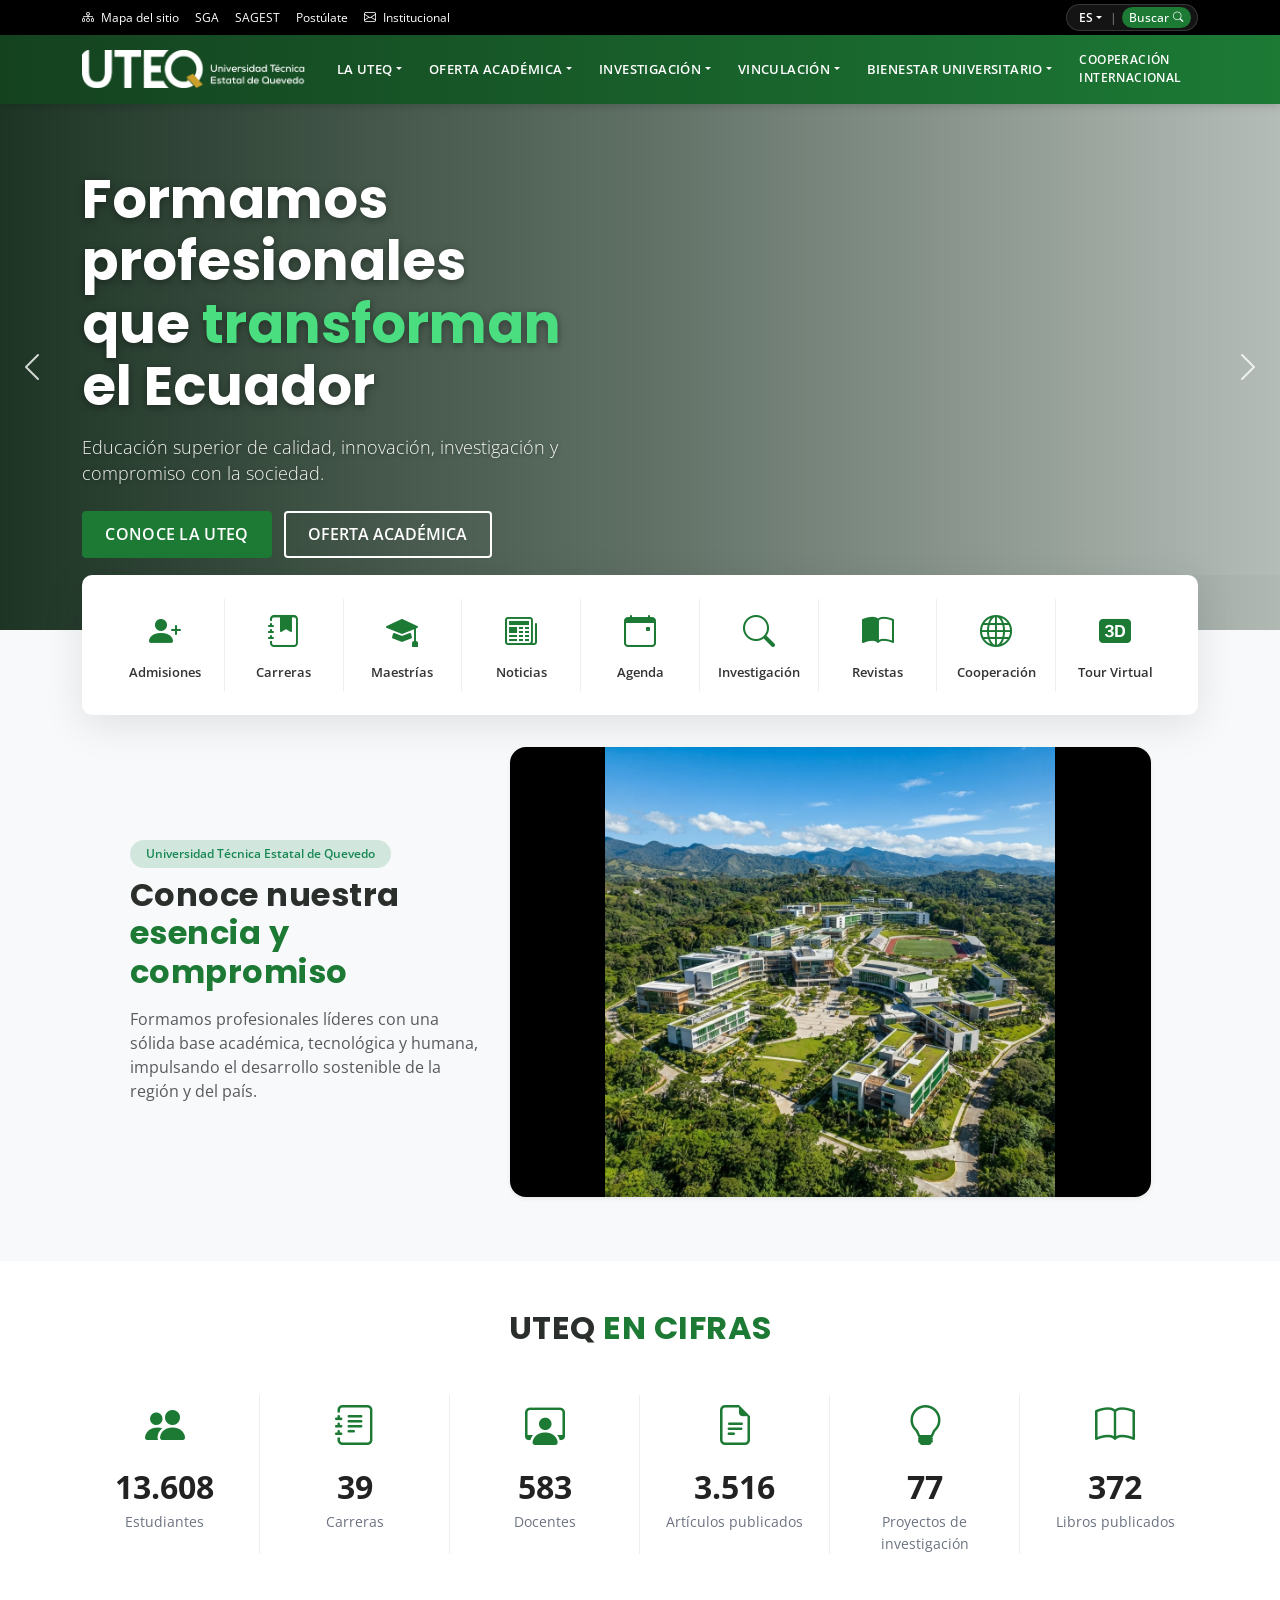
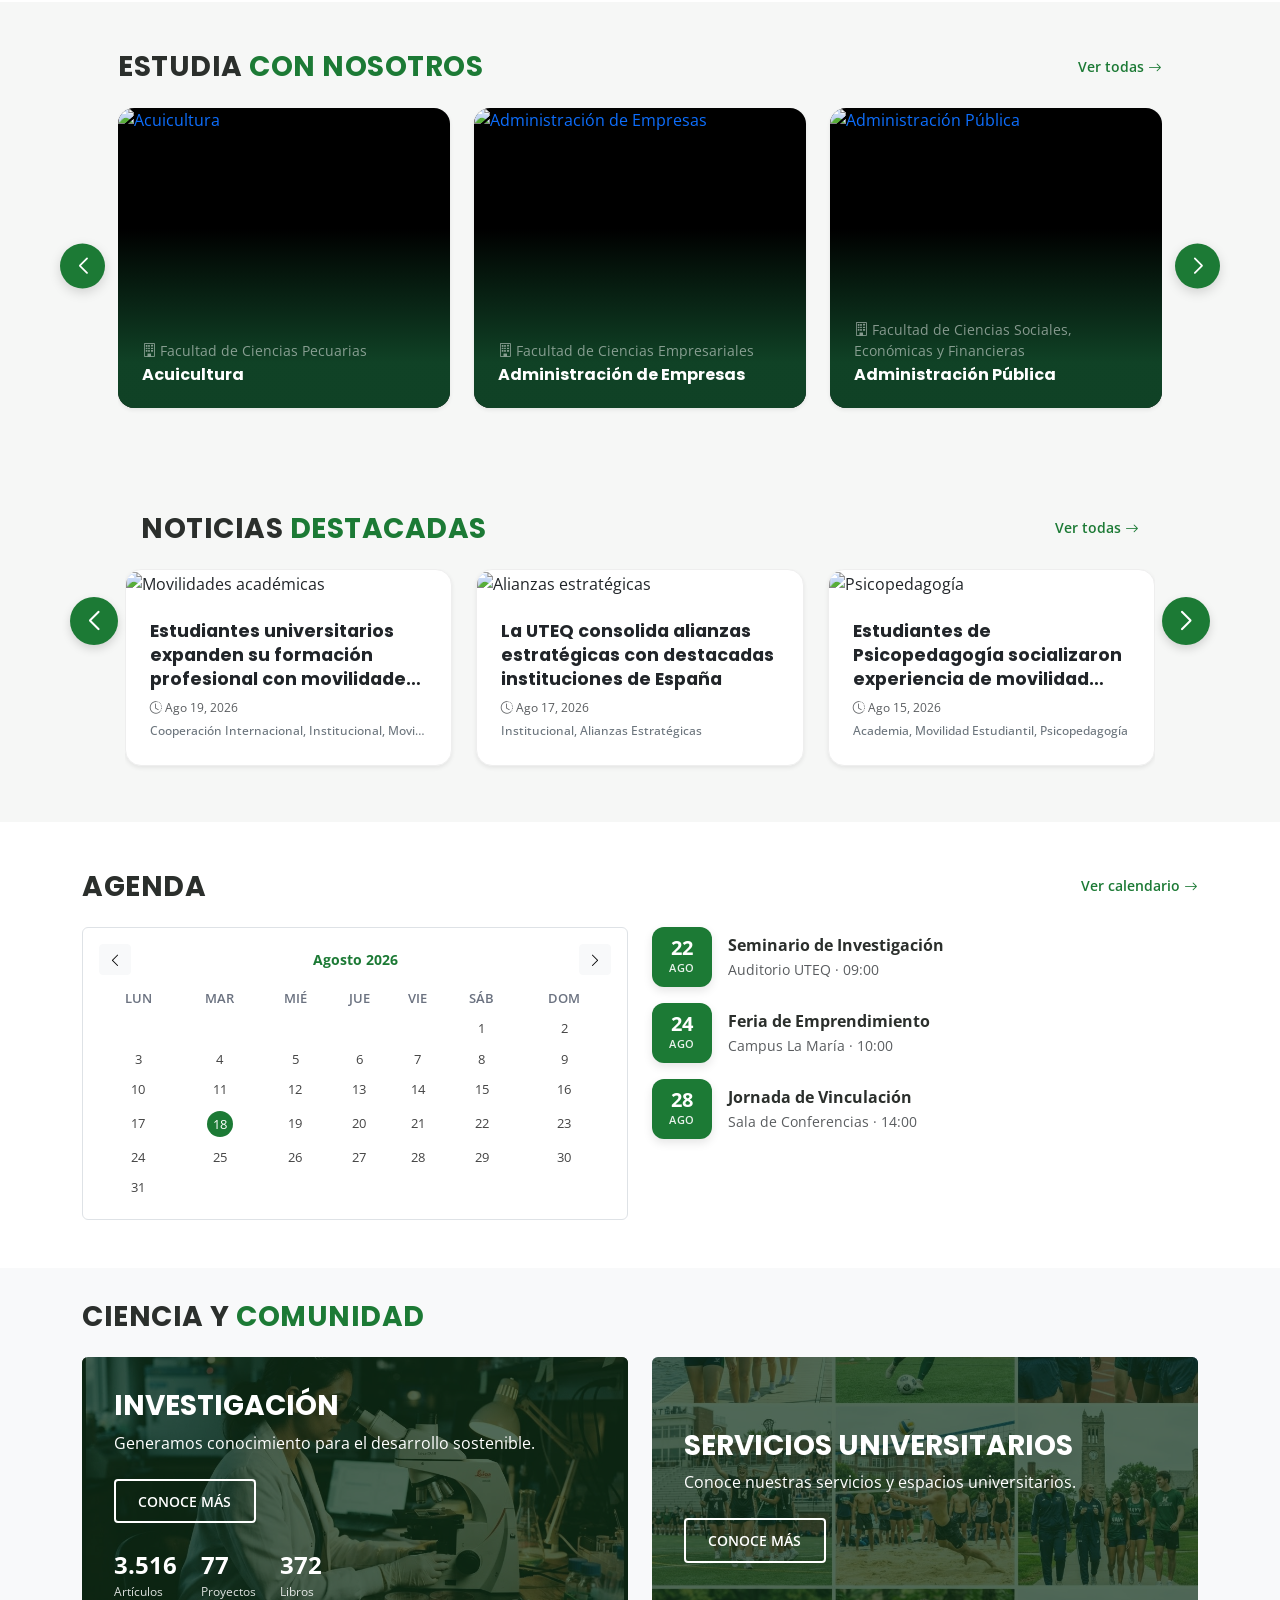
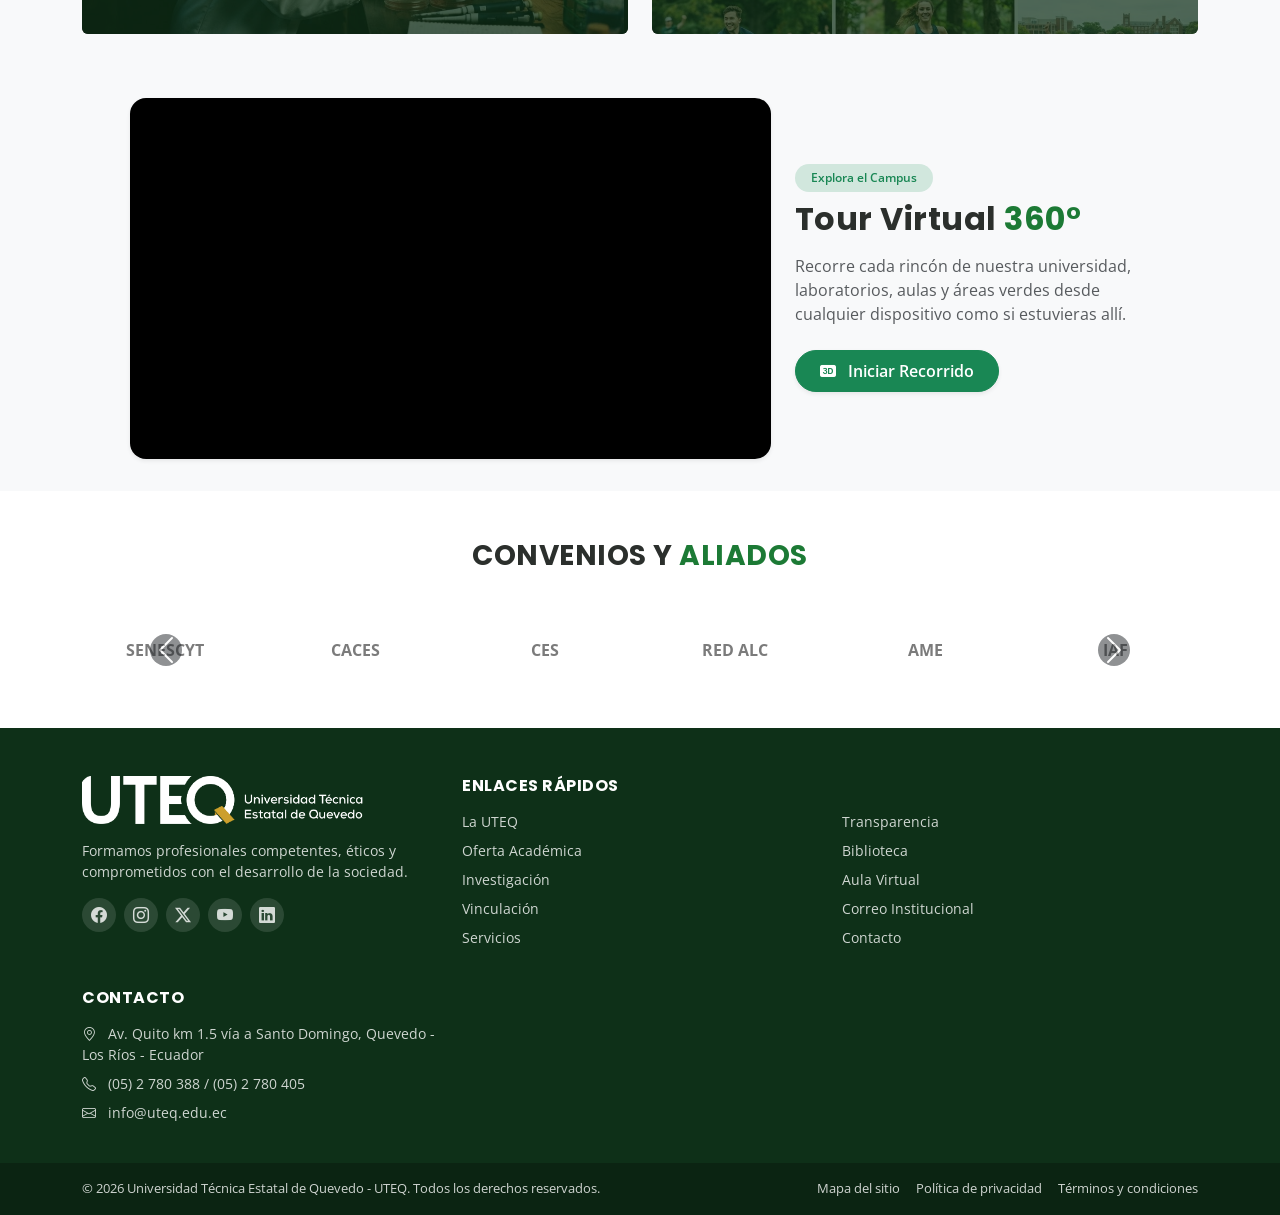
==== commit a40e253d: "Menús" ====
--- a/index.html
+++ b/index.html
@@ -25,14 +25,47 @@
             <div class="container d-flex justify-content-between align-items-center">
                 <!-- Contenedor con scroll horizontal en móviles para que no salten de línea -->
                 <div class="d-flex flex-nowrap overflow-auto gap-3 py-1 topbar-scroll">
-                    <a href="#" class="text-white text-decoration-none text-nowrap">
-                        <i class="bi bi-diagram-3 me-1"></i>Mapa del sitio
+                    <a
+                        href="https://www.uteq.edu.ec/es/mapa-del-sitio"
+                        class="text-white text-decoration-none text-nowrap"
+                        target="_blank"
+                        rel="noopener noreferrer"
+                    >
+                        <i class="bi bi-diagram-3 me-1"></i>
+                        Mapa del sitio
                     </a>
-                    <a href="#" class="text-white text-decoration-none text-nowrap">SGA</a>
-                    <a href="#" class="text-white text-decoration-none text-nowrap">SAGEST</a>
-                    <a href="#" class="text-white text-decoration-none text-nowrap">Postúlate</a>
-                    <a href="#" class="text-white text-decoration-none text-nowrap">
-                        <i class="bi bi-envelope me-1"></i>Institucional
+                    <a
+                        href="https://sga.uteq.edu.ec/loginsga?ret=/"
+                        class="text-white text-decoration-none text-nowrap"
+                        target="_blank"
+                        rel="noopener noreferrer"
+                    >
+                        SGA
+                    </a>
+                    <a
+                        href="https://sagest.uteq.edu.ec/loginsagest"
+                        class="text-white text-decoration-none text-nowrap"
+                        target="_blank"
+                        rel="noopener noreferrer"
+                    >
+                        SAGEST
+                    </a>
+                    <a
+                        href="https://postulate.uteq.edu.ec/loginpostulacion"
+                        class="text-white text-decoration-none text-nowrap"
+                        target="_blank"
+                        rel="noopener noreferrer"
+                    >
+                        Postúlate
+                    </a>
+                    <a
+                        href="https://accounts.google.com/signin/v2/identifier?continue=https%3A%2F%2Fmail.google.com%2Fmail%2F&service=mail&hd=uteq.edu.ec&sacu=1&flowName=GlifWebSignIn&flowEntry=AddSession#identifier"
+                        class="text-white text-decoration-none text-nowrap"
+                        target="_blank"
+                        rel="noopener noreferrer"
+                    >
+                        <i class="bi bi-envelope me-1"></i>
+                        Institucional
                     </a>
                 </div>
                 <!-- Idioma y buscador a la derecha de forma compacta -->
@@ -68,7 +101,7 @@
         <!-- ===================== NAVBAR ===================== -->
         <nav class="navbar navbar-expand-lg navbar-light bg-white navbar-uteq sticky-top">
             <div class="container">
-                <a class="navbar-brand d-flex align-items-center" href="#">
+                <a class="navbar-brand d-flex align-items-center" href="https://www.uteq.edu.ec/es">
                     <span class="brand-badge">
                         <img src="img/logo-uteq.webp" alt="UTEQ - Universidad Técnica Estatal de Quevedo" class="brand-img">
                     </span>
@@ -83,34 +116,79 @@
                 </button>
                 <div class="collapse navbar-collapse justify-content-end" id="mainNav">
                     <ul class="navbar-nav align-items-lg-center">
+                        <!--
                         <li class="nav-item">
                             <a class="nav-link active" href="#">Inicio</a>
                         </li>
+                        -->
                         <li class="nav-item dropdown">
                             <a class="nav-link dropdown-toggle" href="#" data-bs-toggle="dropdown">La UTEQ</a>
                             <ul class="dropdown-menu">
                                 <li>
-                                    <a class="dropdown-item" href="#">Historia</a>
-                                </li>
-                                <li>
-                                    <a class="dropdown-item" href="#">Misión y Visión</a>
-                                </li>
-                                <li>
-                                    <a class="dropdown-item" href="#">Autoridades</a>
+                                    <a class="dropdown-item" href="https://www.uteq.edu.ec/es/nosotros">Nosotros</a>
+                                </li>
+                                <li>
+                                    <a class="dropdown-item" href="https://www.uteq.edu.ec/es/reglamentos-y-normativas">Reglamentos y normativas</a>
+                                </li>
+                                <li>
+                                    <a class="dropdown-item" href="https://www.uteq.edu.ec/es/planificacion-institucional">Planificación institucional</a>
+                                </li>
+                                <li>
+                                    <a class="dropdown-item" href="https://www.uteq.edu.ec/es/logistica">Logística</a>
+                                </li>
+                                <li>
+                                    <a class="dropdown-item" href="https://www.uteq.edu.ec/es/talento-humano">Talento humano</a>
+                                </li>
+                                <li>
+                                    <a class="dropdown-item" href="https://www.uteq.edu.ec/es/evaluacion-interna">Evaluación interna</a>
+                                </li>
+                                <li>
+                                    <a class="dropdown-item" href="https://www.uteq.edu.ec/es/resoluciones">Resoluciones</a>
+                                </li>
+                                <li>
+                                    <a class="dropdown-item" href="https://www.uteq.edu.ec/es/formatos-de-solicitudes">Formato de solicitudes</a>
+                                </li>
+                                <li>
+                                    <a class="dropdown-item" href="https://prodeuteq.gob.ec/">Empresa pública</a>
+                                </li>
+                                <li>
+                                    <a class="dropdown-item" href="https://www.uteq.edu.ec/es/identidad-corporativa">Identidad corporativa</a>
+                                </li>
+                                <li>
+                                    <a class="dropdown-item" href="https://www.uteq.edu.ec/es/archivo">Archivo</a>
+                                </li>
+                                <li>
+                                    <a class="dropdown-item" href="https://www.uteq.edu.ec/es/transparencia">Transparencia</a>
+                                </li>
+                                <li>
+                                    <a class="dropdown-item" href="https://www.uteq.edu.ec/es/rendicion-cuentas">Rendición de cuentas</a>
                                 </li>
                             </ul>
                         </li>
                         <li class="nav-item dropdown">
-                            <a class="nav-link dropdown-toggle" href="#" data-bs-toggle="dropdown">Oferta Académica</a>
+                            <a
+                                class="nav-link dropdown-toggle"
+                                href="#"
+                                data-bs-toggle="dropdown"
+                                data-bs-auto-close="outside"
+                            >Oferta Académica</a>
                             <ul class="dropdown-menu">
                                 <li>
-                                    <a class="dropdown-item" href="#">Pregrado</a>
-                                </li>
-                                <li>
-                                    <a class="dropdown-item" href="#">Posgrado</a>
-                                </li>
-                                <li>
-                                    <a class="dropdown-item" href="#">Educación Continua</a>
+                                    <a class="dropdown-item" href="https://www.uteq.edu.ec/es/admision">Admisión</a>
+                                </li>
+                                <li>
+                                    <a class="dropdown-item" href="https://www.uteq.edu.ec/es/grado/carreras">Carreras</a>
+                                </li>
+                                <li class="dropdown-submenu">
+                                    <a class="dropdown-item dropdown-toggle" href="#">Posgrado</a>
+                                    <ul class="dropdown-menu">
+                                        <li>
+                                            <a class="dropdown-item" href="https://www.uteq.edu.ec/es/posgrado">Maestrías</a>
+                                        </li>
+                                        <li>
+                                            <a class="dropdown-item" href="https://educacioncontinua.uteq.edu.ec/">Educación continua</a>
+                                        </li>
+                                    </ul>
                                 </li>
                             </ul>
                         </li>
@@ -118,10 +196,34 @@
                             <a class="nav-link dropdown-toggle" href="#" data-bs-toggle="dropdown">Investigación</a>
                             <ul class="dropdown-menu">
                                 <li>
-                                    <a class="dropdown-item" href="#">Proyectos</a>
-                                </li>
-                                <li>
-                                    <a class="dropdown-item" href="#">Revistas</a>
+                                    <a class="dropdown-item" href="https://www.uteq.edu.ec/es/investigacion">Información del departamento</a>
+                                </li>
+                                <li>
+                                    <a class="dropdown-item" href="https://www.uteq.edu.ec/es/investigacion/lineas">Líneas de investigación</a>
+                                </li>
+                                <li>
+                                    <a class="dropdown-item" href="https://www.uteq.edu.ec/es/investigacion/grupos">Grupos de investigación</a>
+                                </li>
+                                <li>
+                                    <a class="dropdown-item" href="https://www.uteq.edu.ec/es/investigacion/proyectos">Proyectos de invesstigación</a>
+                                </li>
+                                <li>
+                                    <a class="dropdown-item" href="https://www.uteq.edu.ec/es/cidu">CIDU</a>
+                                </li>
+                                <li>
+                                    <a class="dropdown-item" href="https://www.uteq.edu.ec/es/investigacion/redes">Redes</a>
+                                </li>
+                                <li>
+                                    <a class="dropdown-item" href="https://www.uteq.edu.ec/es/investigacion/produccion-cientifica">Producción científica</a>
+                                </li>
+                                <li>
+                                    <a class="dropdown-item" href="https://www.uteq.edu.ec/es/investigacion/libros">Libros institucionales</a>
+                                </li>
+                                <li>
+                                    <a class="dropdown-item" href="https://www.uteq.edu.ec/es/investigacion/convocatorias">Convocatorias</a>
+                                </li>
+                                <li>
+                                    <a class="dropdown-item" href="https://www.uteq.edu.ec/es/investigacion/laboratorios">Laboratorios</a>
                                 </li>
                             </ul>
                         </li>
@@ -129,34 +231,52 @@
                             <a class="nav-link dropdown-toggle" href="#" data-bs-toggle="dropdown">Vinculación</a>
                             <ul class="dropdown-menu">
                                 <li>
-                                    <a class="dropdown-item" href="#">Programas</a>
-                                </li>
-                                <li>
-                                    <a class="dropdown-item" href="#">Convenios</a>
+                                    <a class="dropdown-item" href="https://www.uteq.edu.ec/es/vinculacion">Información del departamento</a>
+                                </li>
+                                <li>
+                                    <a class="dropdown-item" href="https://www.uteq.edu.ec/es/vinculacion/guia-de-tramites">Guía de trámites</a>
+                                </li>
+                                <li>
+                                    <a class="dropdown-item" href="https://www.uteq.edu.ec/es/vinculacion/proyectos">Proyectos de vinculación</a>
+                                </li>
+                                <li>
+                                    <a class="dropdown-item" href="https://www.uteq.edu.ec/es/vinculacion/convenios">Convenios</a>
+                                </li>
+                                <li>
+                                    <a class="dropdown-item" href="https://www.uteq.edu.ec/es/vinculacion/seguimiento-a-graduados">Seguimiento a graduados</a>
+                                </li>
+                                <li>
+                                    <a class="dropdown-item" href="https://www.uteq.edu.ec/es/vinculacion/bolsa-de-empleos">Bolsa de empleo</a>
                                 </li>
                             </ul>
                         </li>
                         <li class="nav-item dropdown">
-                            <a class="nav-link dropdown-toggle" href="#" data-bs-toggle="dropdown">Servicios</a>
+                            <a class="nav-link dropdown-toggle" href="#" data-bs-toggle="dropdown">Bienestar Universitario</a>
                             <ul class="dropdown-menu">
                                 <li>
-                                    <a class="dropdown-item" href="#">Bienestar</a>
-                                </li>
-                                <li>
-                                    <a class="dropdown-item" href="#">Biblioteca</a>
+                                    <a class="dropdown-item" href="https://www.uteq.edu.ec/es/ubu">Información del departamento</a>
+                                </li>
+                                <li>
+                                    <a class="dropdown-item" href="https://www.uteq.edu.ec/es/vinculacion/bolsa-de-empleos#">Servicios universitarios</a>
+                                </li>
+                                <li>
+                                    <a class="dropdown-item" href="https://www.uteq.edu.ec/es/ubu/ayudas-economicas">Ayudas económicas</a>
+                                </li>
+                                <li>
+                                    <a class="dropdown-item" href="https://www.uteq.edu.ec/es/ubu/reglamentos">Reglamentos</a>
+                                </li>
+                                <li>
+                                    <a class="dropdown-item" href="https://www.uteq.edu.ec/es/ubu/planificacion">Planificación de actividades</a>
+                                </li>
+                                <li>
+                                    <a class="dropdown-item" href="https://www.uteq.edu.ec/es/ubu/seguros">Seguros</a>
                                 </li>
                             </ul>
                         </li>
-                        <li class="nav-item dropdown">
-                            <a class="nav-link dropdown-toggle" href="#" data-bs-toggle="dropdown">Comunicación</a>
-                            <ul class="dropdown-menu">
-                                <li>
-                                    <a class="dropdown-item" href="#">Noticias</a>
-                                </li>
-                                <li>
-                                    <a class="dropdown-item" href="#">Eventos</a>
-                                </li>
-                            </ul>
+                        <li class="nav-item">
+                            <a class="nav-link" href="https://www.uteq.edu.ec/es/cooperacion-internacional" style="font-size: 0.76rem; display: flex; align-items: center; height: 100%;">
+                                Cooperación Internacional
+                            </a>
                         </li>
                     </ul>
                 </div>
@@ -169,10 +289,13 @@
                     <section class="hero">
                         <div class="container">
                             <div class="col-lg-7">
-                                <h1 class="text-balance mb-3">Formamos profesionales
-                                    <br>que
+                                <h1 class="text-balance mb-3">
+                                    Formamos profesionales
+                                    <br>
+                                    que
                                     <span class="text-uteq" style="color:#4ade80 !important;">transforman</span>
-                                    <br>el Ecuador
+                                    <br>
+                                    el Ecuador
                                 </h1>
                                 <p class="lead mb-4">Educación superior de calidad, innovación, investigación y compromiso con la sociedad.</p>
                                 <a href="#" class="btn btn-uteq me-2 mb-2">CONOCE LA UTEQ</a>
@@ -185,9 +308,11 @@
                     <section class="hero">
                         <div class="container">
                             <div class="col-lg-7">
-                                <h1 class="text-balance mb-3">Investigación con
+                                <h1 class="text-balance mb-3">
+                                    Investigación con
                                     <br>
-                                    <span style="color:#4ade80;">impacto</span> social
+                                    <span style="color:#4ade80;">impacto</span>
+                                    social
                                 </h1>
                                 <p class="lead mb-4">Generamos conocimiento que impulsa el desarrollo sostenible de nuestra región.</p>
                                 <a href="#" class="btn btn-uteq me-2 mb-2">VER PROYECTOS</a>
@@ -229,49 +354,61 @@
                 <div class="quick-access p-3 p-md-4">
                     <div class="row g-0 text-center align-items-center">
                         <div class="col-4 col-md quick-item quick-divider py-2">
-                            <a href="#" class="quick-item d-block">
-                                <i class="bi bi-mortarboard-fill qi-icon fs-2"></i>
+                            <a href="https://www.uteq.edu.ec/es/admision" class="quick-item d-block">
+                                <i class="bi bi-person-plus-fill qi-icon fs-2"></i>
                                 <span class="d-block mt-2">Admisiones</span>
                             </a>
                         </div>
                         <div class="col-4 col-md quick-item quick-divider py-2">
-                            <a href="#" class="quick-item d-block">
+                            <a href="https://www.uteq.edu.ec/es/grado/carreras" class="quick-item d-block">
                                 <i class="bi bi-journal-bookmark-fill qi-icon fs-2"></i>
                                 <span class="d-block mt-2">Carreras</span>
                             </a>
                         </div>
                         <div class="col-4 col-md quick-item quick-divider py-2">
-                            <a href="#" class="quick-item d-block">
+                            <a href="https://www.uteq.edu.ec/es/posgrado" class="quick-item d-block">
+                                <i class="bi bi-mortarboard-fill qi-icon fs-2"></i>
+                                <span class="d-block mt-2">Maestrías</span>
+                            </a>
+                        </div>
+                        <div class="col-4 col-md quick-item quick-divider py-2">
+                            <a href="https://www.uteq.edu.ec/es/comunicacion" class="quick-item d-block">
                                 <i class="bi bi-newspaper qi-icon fs-2"></i>
                                 <span class="d-block mt-2">Noticias</span>
                             </a>
                         </div>
                         <div class="col-4 col-md quick-item quick-divider py-2">
-                            <a href="#" class="quick-item d-block">
+                            <a href="https://www.uteq.edu.ec/es/ubu/planificacion" class="quick-item d-block">
                                 <i class="bi bi-calendar-event qi-icon fs-2"></i>
                                 <span class="d-block mt-2">Agenda</span>
                             </a>
                         </div>
                         <div class="col-4 col-md quick-item quick-divider py-2">
-                            <a href="#" class="quick-item d-block">
+                            <a href="https://www.uteq.edu.ec/es/investigacion" class="quick-item d-block">
                                 <i class="bi bi-search qi-icon fs-2"></i>
                                 <span class="d-block mt-2">Investigación</span>
                             </a>
                         </div>
                         <div class="col-4 col-md quick-item quick-divider py-2">
-                            <a href="#" class="quick-item d-block">
-                                <i class="bi bi-easel2-fill qi-icon fs-2"></i>
-                                <span class="d-block mt-2">Educación Continua</span>
-                            </a>
-                        </div>
-                        <div class="col-4 col-md quick-item quick-divider py-2">
-                            <a href="#" class="quick-item d-block">
+                            <a href="https://revistas.uteq.edu.ec/" class="quick-item d-block">
                                 <i class="bi bi-book-half qi-icon fs-2"></i>
                                 <span class="d-block mt-2">Revistas</span>
                             </a>
                         </div>
+                        <div class="col-4 col-md quick-item quick-divider py-2">
+                            <a
+                                href="https://www.uteq.edu.ec/es/cooperacion-internacional"
+                                class="quick-item d-block"
+                                data-bs-toggle="tooltip"
+                                data-bs-placement="top"
+                                title="Cooperación Internacional"
+                            >
+                                <i class="bi bi-globe qi-icon fs-2"></i>
+                                <span class="d-block mt-2">Cooperación</span>
+                            </a>
+                        </div>
                         <div class="col-4 col-md quick-item py-2">
-                            <a href="#" class="quick-item d-block">
+                            <a href="https://tour-virtual.uteq.edu.ec/" class="quick-item d-block">
                                 <i class="bi bi-badge-3d-fill qi-icon fs-2"></i>
                                 <span class="d-block mt-2">Tour Virtual</span>
                             </a>
@@ -286,7 +423,8 @@
                         <!-- Texto a la izquierda -->
                         <div class="col-lg-4">
                             <span class="badge bg-success-subtle text-success fw-semibold px-3 py-2 rounded-pill mb-2">Universidad Técnica Estatal de Quevedo</span>
-                            <h2 class="fw-bold section-title mb-3">Conoce nuestra
+                            <h2 class="fw-bold section-title mb-3">
+                                Conoce nuestra
                                 <span class="text-uteq">esencia y compromiso</span>
                             </h2>
                             <p class="text-muted mb-0">Formamos profesionales líderes con una sólida base académica, tecnológica y humana, impulsando el desarrollo sostenible de la región y del país.</p>
@@ -316,7 +454,8 @@
         <!-- ===================== UTEQ EN CIFRAS ===================== -->
         <section class="py-5">
             <div class="container">
-                <h2 class="text-center section-title mb-5">UTEQ
+                <h2 class="text-center section-title mb-5">
+                    UTEQ
                     <span class="text-uteq">EN CIFRAS</span>
                 </h2>
                 <div class="row text-center g-4">
@@ -358,7 +497,8 @@
             <!-- El container lleva position-relative y un padding horizontal para dar carril a las flechas -->
             <div class="container position-relative px-4 px-md-5">
                 <div class="d-flex justify-content-between align-items-center mb-4">
-                    <h3 class="section-title mb-0">ESTUDIA
+                    <h3 class="section-title mb-0">
+                        ESTUDIA
                         <span class="text-uteq">CON NOSOTROS</span>
                     </h3>
                     <a
@@ -366,7 +506,8 @@
                         target="_blank"
                         rel="noopener noreferrer"
                         class="link-more"
-                    >Ver todas
+                    >
+                        Ver todas
                         <i class="bi bi-arrow-right"></i>
                     </a>
                 </div>
@@ -559,7 +700,8 @@
             <!-- El container lleva position-relative y un padding horizontal para dar carril a las flechas -->
             <div class="container position-relative px-4 px-md-5">
                 <div class="d-flex justify-content-between align-items-center mb-4 px-3">
-                    <h3 class="section-title mb-0">NOTICIAS
+                    <h3 class="section-title mb-0">
+                        NOTICIAS
                         <span class="text-uteq">DESTACADAS</span>
                     </h3>
                     <a
@@ -567,7 +709,8 @@
                         target="_blank"
                         rel="noopener noreferrer"
                         class="link-more"
-                    >Ver todas
+                    >
+                        Ver todas
                         <i class="bi bi-arrow-right"></i>
                     </a>
                 </div>
@@ -793,7 +936,8 @@
             <div class="container">
                 <div class="d-flex justify-content-between align-items-center mb-4">
                     <h3 class="section-title mb-0">AGENDA</h3>
-                    <a href="#" class="link-more">Ver calendario
+                    <a href="https://www.uteq.edu.ec/es/ubu/planificacion" class="link-more">
+                        Ver calendario
                         <i class="bi bi-arrow-right"></i>
                     </a>
                 </div>
@@ -924,7 +1068,8 @@
     <div class="container py-2">
         <!-- TÍTULO GENERAL DE LA SECCIÓN -->
         <div class="d-flex justify-content-between align-items-center mb-4">
-            <h3 class="section-title mb-0">CIENCIA Y
+            <h3 class="section-title mb-0">
+                CIENCIA Y
                 <span class="text-uteq">COMUNIDAD</span>
             </h3>
         </div>
@@ -1007,7 +1152,8 @@
             <!-- Texto descriptivo a la derecha -->
             <div class="col-lg-4">
                 <span class="badge bg-success-subtle text-success fw-semibold px-3 py-2 rounded-pill mb-2">Explora el Campus</span>
-                <h2 class="fw-bold section-title mb-3">Tour Virtual
+                <h2 class="fw-bold section-title mb-3">
+                    Tour Virtual
                     <span class="text-uteq">360°</span>
                 </h2>
                 <p class="text-muted mb-4">Recorre cada rincón de nuestra universidad, laboratorios, aulas y áreas verdes desde cualquier dispositivo como si estuvieras allí.</p>
@@ -1027,7 +1173,8 @@
 <!-- ===================== CONVENIOS Y ALIADOS ===================== -->
 <section class="py-5">
     <div class="container">
-        <h3 class="text-center section-title mb-5">CONVENIOS Y
+        <h3 class="text-center section-title mb-5">
+            CONVENIOS Y
             <span class="text-uteq">ALIADOS</span>
         </h3>
         <span class="text-uteq">
@@ -1168,13 +1315,16 @@
                     <h6 class="mb-3">CONTACTO</h6>
                     <ul class="list-unstyled small d-grid gap-2">
                         <li>
-                            <i class="bi bi-geo-alt me-2"></i>Av. Quito km 1.5 vía a Santo Domingo, Quevedo - Los Ríos - Ecuador
-                        </li>
-                        <li>
-                            <i class="bi bi-telephone me-2"></i>(05) 2 780 388 / (05) 2 780 405
-                        </li>
-                        <li>
-                            <i class="bi bi-envelope me-2"></i>info@uteq.edu.ec
+                            <i class="bi bi-geo-alt me-2"></i>
+                            Av. Quito km 1.5 vía a Santo Domingo, Quevedo - Los Ríos - Ecuador
+                        </li>
+                        <li>
+                            <i class="bi bi-telephone me-2"></i>
+                            (05) 2 780 388 / (05) 2 780 405
+                        </li>
+                        <li>
+                            <i class="bi bi-envelope me-2"></i>
+                            info@uteq.edu.ec
                         </li>
                     </ul>
                 </div>
@@ -1282,5 +1432,45 @@
     });
   });
     </script>
+    <script>
+document.addEventListener('click', function(e) {
+    // Buscamos si el clic fue en un enlace de submenú (ej: Posgrado)
+    let toggle = e.target.closest('.dropdown-submenu > a');
+
+    if (toggle) {
+        e.preventDefault();
+        e.stopPropagation();
+
+        let subMenu = toggle.nextElementSibling;
+
+        if (subMenu && subMenu.classList.contains('dropdown-menu')) {
+            // Verificamos si ya está abierto actualmente
+            let isOpen = subMenu.classList.contains('show');
+
+            // Cerramos cualquier otro submenú abierto en el mismo nivel
+            let parentContainer = toggle.closest('.dropdown-menu');
+            if (parentContainer) {
+                parentContainer.querySelectorAll('.dropdown-menu.show').forEach(function(openMenu) {
+                    openMenu.classList.remove('show');
+                });
+            }
+
+            // Si NO estaba abierto, lo abrimos; si ya estaba abierto, se queda cerrado
+            if (!isOpen) {
+                subMenu.classList.add('show');
+            } else {
+                subMenu.classList.remove('show');
+            }
+        }
+    } else {
+        // Si hacemos clic fuera del menú, cerramos los submenús abiertos en móvil
+        if (!e.target.closest('.dropdown-menu')) {
+            document.querySelectorAll('.dropdown-submenu .dropdown-menu.show').forEach(function(menu) {
+                menu.classList.remove('show');
+            });
+        }
+    }
+});
+    </script>
 </body>
 </html>
--- a/css/styles.css
+++ b/css/styles.css
@@ -196,25 +196,137 @@
   max-width: 100%;
 }
 
+/* Posicionamiento y ocultamiento por defecto de los submenús */
+.dropdown-submenu {
+  position: relative;
+}
+
+.dropdown-submenu>.dropdown-menu {
+  top: 0;
+  left: 100%;
+  margin-top: -6px;
+  margin-left: 0;
+  display: none;
+}
+
+/* Muestra el submenú automáticamente al pasar el cursor sobre el elemento padre */
+.dropdown-submenu:hover>.dropdown-menu {
+  display: block;
+}
+
+/* Estilos por defecto para escritorio (Hover lateral) */
+@media (min-width: 992px) {
+  .dropdown-submenu {
+    position: relative;
+  }
+
+  .dropdown-submenu>.dropdown-menu {
+    top: 0;
+    left: 100%;
+    margin-top: -6px;
+    display: none;
+  }
+
+  .dropdown-submenu:hover>.dropdown-menu {
+    display: block;
+  }
+}
+
+/* Estilos para dispositivos móviles / tablets (Despliegue vertical) */
+@media (max-width: 991.98px) {
+  .dropdown-submenu>.dropdown-menu {
+    position: static !important;
+    float: none;
+    width: 100%;
+    margin-top: 0;
+    box-shadow: none;
+    background-color: transparent;
+    border: 0;
+    padding-left: 15px;
+    /* Indentación visual para los hijos en móvil */
+    display: block !important;
+  }
+
+  .dropdown-submenu>.dropdown-menu.show {
+    display: block;
+  }
+}
+
+.dropdown-menu {
+  border-radius: 8px !important;
+  border: 1px solid rgba(28, 122, 53, 0.15) !important;
+  box-shadow: 0 10px 25px rgba(0, 0, 0, 0.1) !important;
+  padding: 0.5rem 0 !important;
+  background-color: #ffffff !important;
+}
+
+.dropdown-item {
+  font-size: 0.85rem;
+  padding: 0.6rem 1.25rem;
+  color: #2b2f2c;
+  transition: all 0.2s ease-in-out;
+  /* Línea sutil separadora entre elementos */
+  border-bottom: 1px solid rgba(0, 0, 0, 0.04);
+}
+
+/* Efecto hover elegante con un verde muy suave institucional */
+.dropdown-item:hover,
+.dropdown-item:focus {
+  background-color: #f0f7f2 !important;
+  color: var(--uteq-green) !important;
+  padding-left: 1.5rem;
+  /* Pequeño desplazamiento elegante */
+}
+
+.dropdown-submenu>a::after {
+  float: right;
+  font-weight: bold;
+  margin-left: 10px;
+}
+
 /* Estilos de los enlaces del menú principal en fondo verde */
 .navbar-uteq .nav-link {
   font-weight: 600;
   font-size: .82rem;
   letter-spacing: .4px;
   color: #ffffff !important;
-  /* Texto blanco para que resalte en el verde */
   text-transform: uppercase;
   padding: .5rem .85rem !important;
+  border-radius: 4px;
+  transition: background-color 0.2s ease;
+}
+
+/* Quita la línea al último elemento de la lista para que se vea limpio */
+.dropdown-menu li:last-child .dropdown-item {
+  border-bottom: none;
 }
 
 .navbar-uteq .nav-link.active,
 .navbar-uteq .nav-link:hover {
+  background-color: rgba(255, 255, 255, 0.1);
+  /* Crea un fondo translúcido muy moderno */
   color: #ffffff !important;
 }
 
 .navbar-uteq .nav-link.active {
   border-bottom: 3px solid #ffffff;
   /* O puedes usar var(--uteq-green-light) */
+}
+
+.dropdown-submenu>.dropdown-menu {
+  display: none !important;
+}
+
+/* Solo se muestra si tiene la clase .show (en móvil) */
+.dropdown-submenu>.dropdown-menu.show {
+  display: block !important;
+}
+
+/* En escritorio, se muestra con el hover */
+@media (min-width: 992px) {
+  .dropdown-submenu:hover>.dropdown-menu {
+    display: block !important;
+  }
 }
 
 /* 1. Reseteamos el contenedor para quitar el fondo blanco y borde */
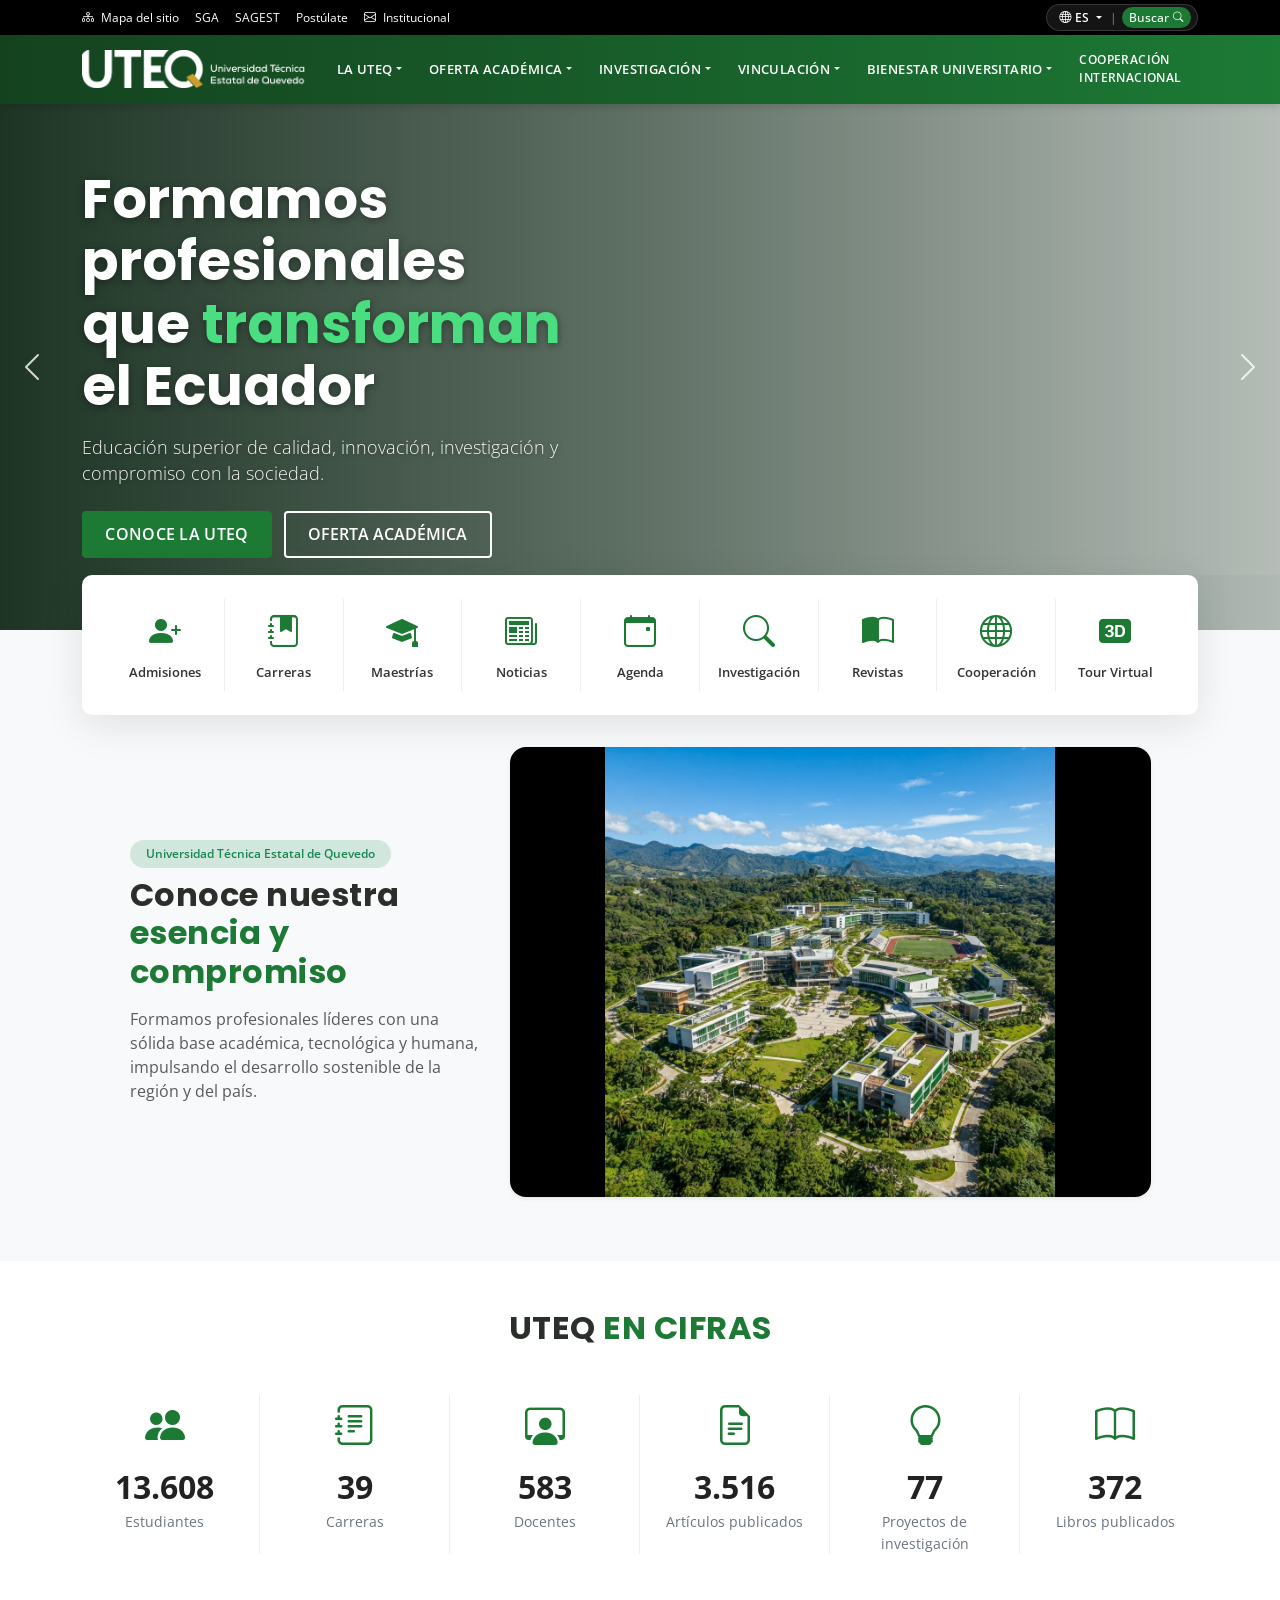
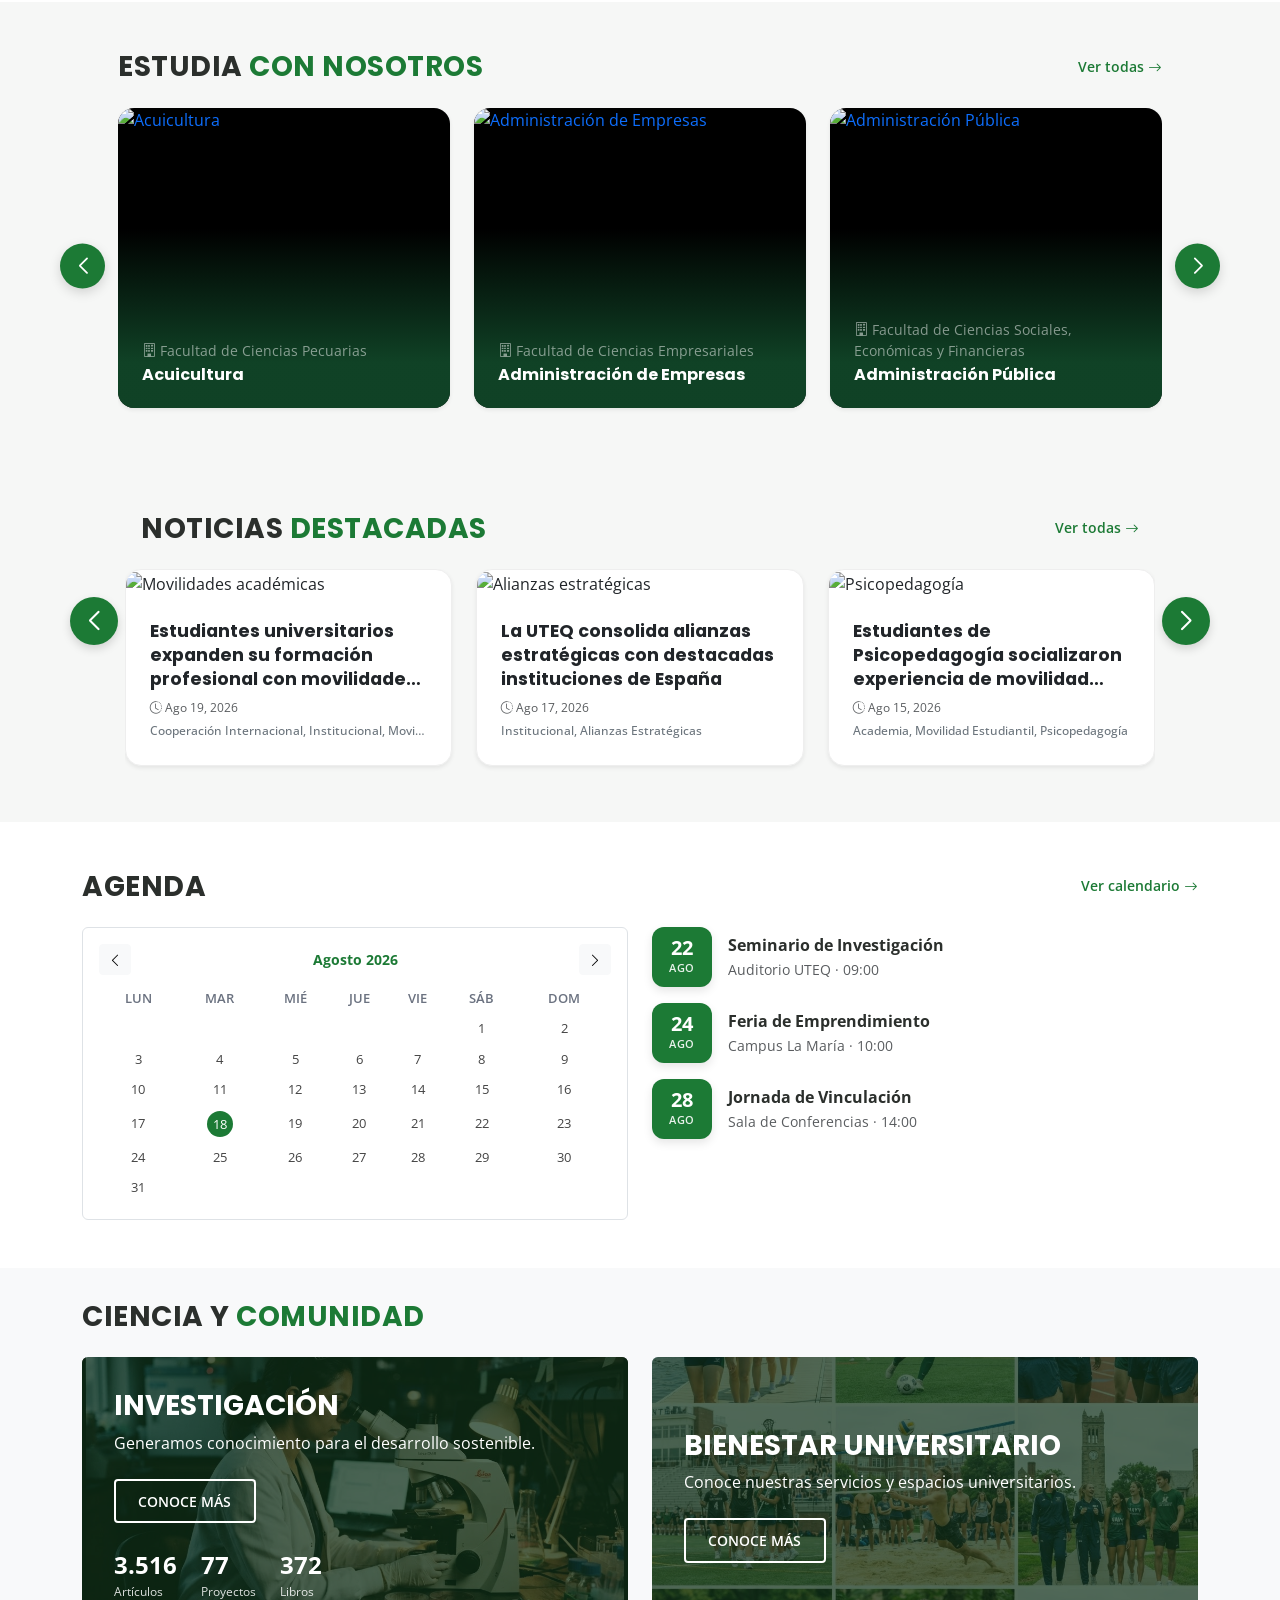
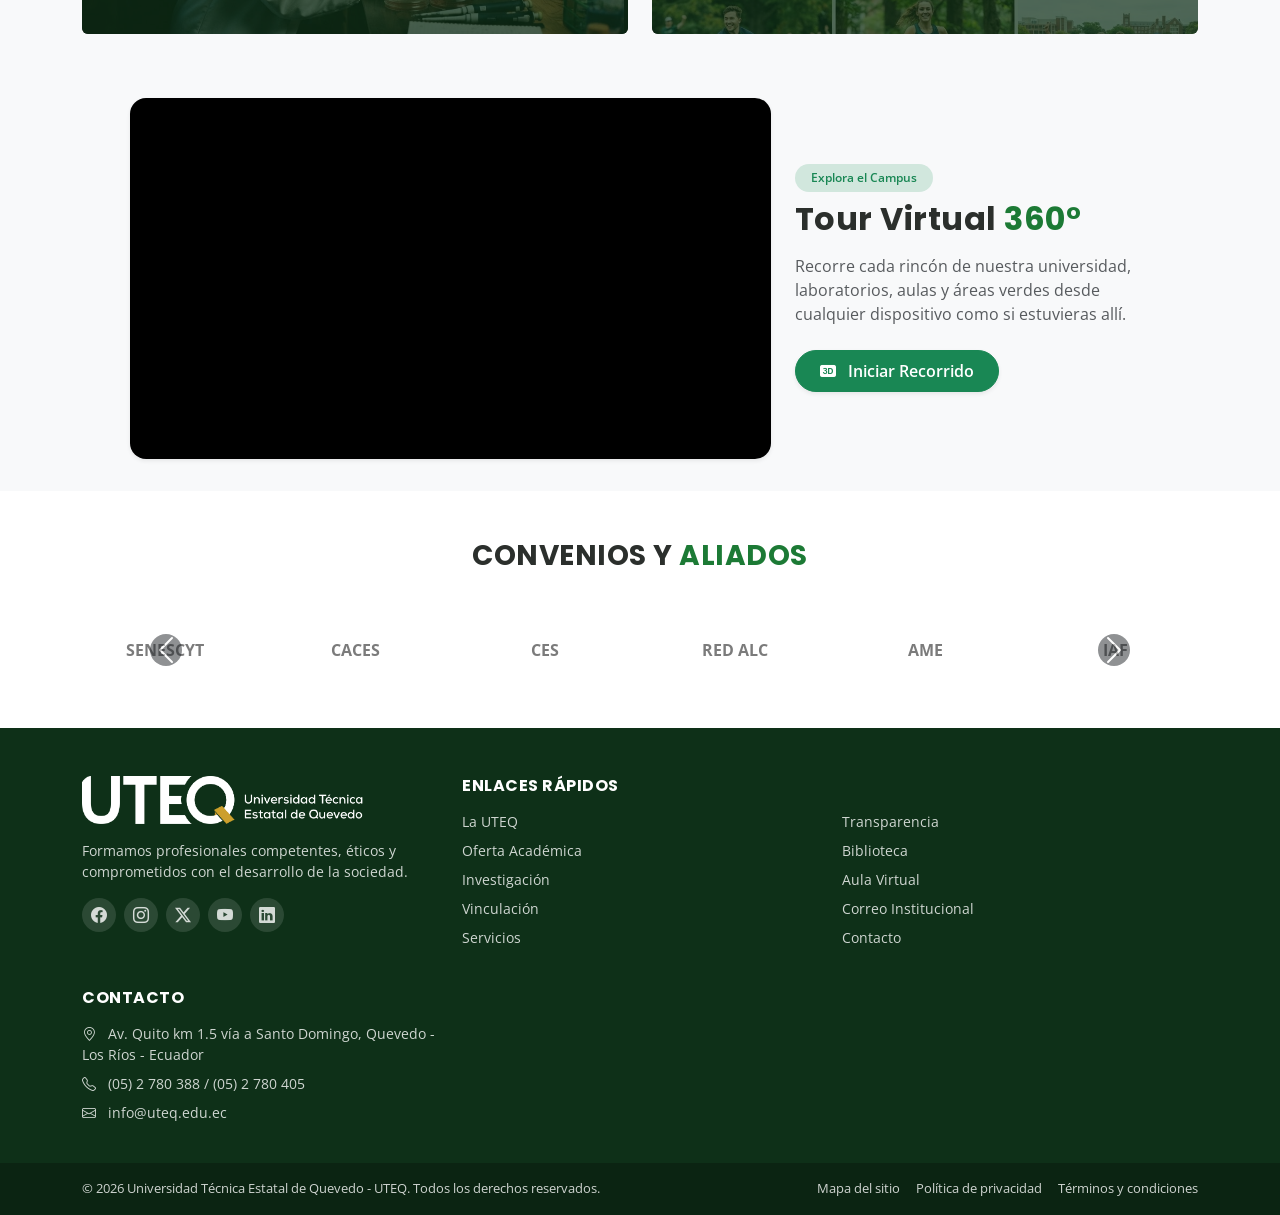
==== commit 84153ae7: "UBU y mejora de menus" ====
--- a/index.html
+++ b/index.html
@@ -69,32 +69,54 @@
                     </a>
                 </div>
                 <!-- Idioma y buscador a la derecha de forma compacta -->
-                <div class="d-flex gap-2 align-items-center ps-2 flex-shrink-0 position-relative">
-                    <!-- Selector de idioma -->
-                    <a
-                        href="#"
-                        class="dropdown-toggle text-white text-decoration-none small px-1"
-                        data-bs-toggle="dropdown"
-                        aria-expanded="false"
-                    >ES</a>
-                    <ul class="dropdown-menu dropdown-menu-end">
-                        <li>
-                            <a class="dropdown-item" href="#">Español</a>
-                        </li>
-                        <li>
-                            <a class="dropdown-item" href="#">English</a>
-                        </li>
-                        <li>
-                            <a class="dropdown-item" href="#">Portugués</a>
-                        </li>
-                    </ul>
-                    <!-- Separador sutil opcional -->
+                <div class="d-flex gap-2 align-items-center ps-2 flex-shrink-0">
+                    <!-- Selector de idioma (envuelto en su propio div para aislar el dropdown) -->
+                    <div class="dropdown">
+                        <a
+                            href="#"
+                            class="dropdown-toggle text-white text-decoration-none small px-1 d-flex align-items-center gap-1"
+                            data-bs-toggle="dropdown"
+                            aria-expanded="false"
+                        >
+                            <i class="bi bi-globe"></i>
+                            <span>ES</span>
+                        </a>
+                        <ul class="dropdown-menu dropdown-menu-end shadow border-0 mt-2 py-1" style="min-width: 120px; z-index: 1050; background-color: #212529;">
+                            <li>
+                                <a class="dropdown-item py-2 small text-light active" href="#">Español</a>
+                            </li>
+                            <li>
+                                <a class="dropdown-item py-2 small text-light" href="#">English</a>
+                            </li>
+                            <li>
+                                <a class="dropdown-item py-2 small text-light" href="#">Portugués</a>
+                            </li>
+                        </ul>
+                    </div>
+                    <!-- Separador sutil -->
                     <span class="text-white-50">|</span>
-                    <!-- Botón de búsqueda mejorado con texto e icono juntos -->
-                    <a href="#" class="btn-search-bar text-white text-decoration-none d-flex align-items-center gap-1">
-                        <span>Buscar</span>
-                        <i class="bi bi-search"></i>
-                    </a>
+                    <!-- Botón que activa la barra de búsqueda -->
+                    <div class="dropdown position-relative">
+                        <a href="#" class="btn-search-bar text-white text-decoration-none d-flex align-items-center gap-1" id="searchToggleBtn">
+                            <span>Buscar</span>
+                            <i class="bi bi-search"></i>
+                        </a>
+                        <!-- Input de búsqueda -->
+                        <div class="search-box position-absolute end-0 mt-2 p-2 bg-dark rounded shadow" id="searchCollapse">
+                            <form action="#" method="GET" class="input-group input-group-sm">
+                                <input
+                                    type="text"
+                                    name="s"
+                                    class="form-control"
+                                    placeholder="¿Qué buscas en la UTEQ?"
+                                    aria-label="Buscar"
+                                >
+                                <button class="btn btn-success" type="submit">
+                                    <i class="bi bi-search"></i>
+                                </button>
+                            </form>
+                        </div>
+                    </div>
                 </div>
             </div>
         </div>
@@ -256,8 +278,33 @@
                                 <li>
                                     <a class="dropdown-item" href="https://www.uteq.edu.ec/es/ubu">Información del departamento</a>
                                 </li>
-                                <li>
-                                    <a class="dropdown-item" href="https://www.uteq.edu.ec/es/vinculacion/bolsa-de-empleos#">Servicios universitarios</a>
+                                <li class="dropdown-submenu">
+                                    <a class="dropdown-item dropdown-toggle" href="#">Servicios universitarios</a>
+                                    <ul class="dropdown-menu">
+                                        <li>
+                                            <a class="dropdown-item" href="https://www.uteq.edu.ec/es/ubu/servicios/trabajo-social">Trabajo social</a>
+                                        </li>
+                                        <li>
+                                            <a class="dropdown-item" href="https://www.uteq.edu.ec/es/ubu/servicios/servicios-medicos">Servicios médicos</a>
+                                        </li>
+                                        <li>
+                                            <a class="dropdown-item" href="https://www.uteq.edu.ec/es/ubu/servicios/psicologia">Psicología</a>
+                                        </li>
+                                        <li class="dropdown-submenu">
+                                            <a class="dropdown-item dropdown-toggle" href="#">Cultura</a>
+                                            <ul class="dropdown-menu">
+                                                <li>
+                                                    <a class="dropdown-item" href="https://www.uteq.edu.ec/es/ubu/servicios/cultura/danza">Escuela de danza</a>
+                                                </li>
+                                                <li>
+                                                    <a class="dropdown-item" href="https://www.uteq.edu.ec/es/ubu/servicios/cultura/musica">Escuela de música</a>
+                                                </li>
+                                            </ul>
+                                        </li>
+                                        <li>
+                                            <a class="dropdown-item" href="https://www.uteq.edu.ec/es/ubu/servicios/deporte">Deporte</a>
+                                        </li>
+                                    </ul>
                                 </li>
                                 <li>
                                     <a class="dropdown-item" href="https://www.uteq.edu.ec/es/ubu/ayudas-economicas">Ayudas económicas</a>
@@ -1083,7 +1130,7 @@
                         <h3 class="fw-bold">INVESTIGACIÓN</h3>
                         <p class="mb-4">Generamos conocimiento para el desarrollo sostenible.</p>
                         <div>
-                            <a href="#" class="btn btn-outline-white btn-sm mb-4">CONOCE MÁS</a>
+                            <a href="https://www.uteq.edu.ec/es/investigacion" class="btn btn-outline-white btn-sm mb-4">CONOCE MÁS</a>
                         </div>
                         <div class="d-flex gap-4">
                             <div class="mini-stat">
@@ -1107,10 +1154,10 @@
                     <img src="img/vida-universitaria.png" alt="Vida Universitaria">
                     <div class="overlay"></div>
                     <div class="content h-100 d-flex flex-column justify-content-center">
-                        <h3 class="fw-bold">SERVICIOS UNIVERSITARIOS</h3>
+                        <h3 class="fw-bold">BIENESTAR UNIVERSITARIO</h3>
                         <p class="mb-4">Conoce nuestras servicios y espacios universitarios.</p>
                         <div>
-                            <a href="#" class="btn btn-outline-white btn-sm">CONOCE MÁS</a>
+                            <a href="https://www.uteq.edu.ec/es/ubu" class="btn btn-outline-white btn-sm">CONOCE MÁS</a>
                         </div>
                     </div>
                 </div>
@@ -1434,42 +1481,80 @@
     </script>
     <script>
 document.addEventListener('click', function(e) {
-    // Buscamos si el clic fue en un enlace de submenú (ej: Posgrado)
+    // Buscamos si el clic fue en un elemento que despliega submenú
     let toggle = e.target.closest('.dropdown-submenu > a');
 
     if (toggle) {
+        // Detenemos por completo cualquier otra acción o script de Bootstrap
         e.preventDefault();
         e.stopPropagation();
+        e.stopImmediatePropagation();
 
+        let parentLi = toggle.parentElement;
         let subMenu = toggle.nextElementSibling;
 
         if (subMenu && subMenu.classList.contains('dropdown-menu')) {
-            // Verificamos si ya está abierto actualmente
             let isOpen = subMenu.classList.contains('show');
 
-            // Cerramos cualquier otro submenú abierto en el mismo nivel
-            let parentContainer = toggle.closest('.dropdown-menu');
-            if (parentContainer) {
-                parentContainer.querySelectorAll('.dropdown-menu.show').forEach(function(openMenu) {
-                    openMenu.classList.remove('show');
-                });
-            }
+            // Cerrar hermanos directos en el mismo nivel
+            let siblings = parentLi.parentElement.querySelectorAll(':scope > .dropdown-submenu > .dropdown-menu.show');
+            siblings.forEach(function(sib) {
+                if (sib !== subMenu) {
+                    sib.classList.remove('show');
+                    // Cerrar también los hijos internos si los hubiera
+                    sib.querySelectorAll('.dropdown-menu.show').forEach(child => child.classList.remove('show'));
+                }
+            });
 
-            // Si NO estaba abierto, lo abrimos; si ya estaba abierto, se queda cerrado
+            // Alternar el estado del submenú actual
             if (!isOpen) {
                 subMenu.classList.add('show');
             } else {
                 subMenu.classList.remove('show');
+                // Si se cierra este, limpiar sus hijos internos
+                subMenu.querySelectorAll('.dropdown-menu.show').forEach(child => child.classList.remove('show'));
             }
         }
     } else {
-        // Si hacemos clic fuera del menú, cerramos los submenús abiertos en móvil
+        // Si se hace clic fuera del menú desplegable, cerramos todo
         if (!e.target.closest('.dropdown-menu')) {
             document.querySelectorAll('.dropdown-submenu .dropdown-menu.show').forEach(function(menu) {
                 menu.classList.remove('show');
             });
         }
     }
+}, true); // <- El 'true' al final es vital: usa la fase de captura para adelantarse a Bootstrap
+
+document.addEventListener('click', function(e) {
+    let searchCollapse = document.getElementById('searchCollapse');
+    let searchToggleBtn = document.getElementById('searchToggleBtn');
+
+    if (!searchCollapse || !searchToggleBtn) return;
+
+    let isClickInsideBtn = searchToggleBtn.contains(e.target);
+    let isClickInsideBox = searchCollapse.contains(e.target);
+    let isOpen = searchCollapse.classList.contains('show');
+
+    // Si damos clic en el botón de búsqueda, alternamos el estado
+    if (isClickInsideBtn) {
+        e.preventDefault();
+        if (isOpen) {
+            searchCollapse.classList.remove('show');
+        } else {
+            searchCollapse.classList.add('show');
+            // Opcional: hacer foco automático en el input al abrir
+            setTimeout(() => {
+                let input = searchCollapse.querySelector('input');
+                if (input) input.focus();
+            }, 50);
+        }
+        return;
+    }
+
+    // Si está abierto y damos clic fuera de todo el buscador, se oculta suavemente
+    if (isOpen && !isClickInsideBox) {
+        searchCollapse.classList.remove('show');
+    }
 });
     </script>
 </body>
--- a/css/styles.css
+++ b/css/styles.css
@@ -167,6 +167,23 @@
   background-color: #1a1a1a !important;
   border: 1px solid #333 !important;
   font-size: 0.75rem;
+}
+
+/* Estado base: oculto, transparente y ligeramente desplazado hacia arriba */
+.search-box {
+  width: 280px;
+  z-index: 1050;
+  opacity: 0;
+  visibility: hidden;
+  transform: translateY(-8px);
+  transition: opacity 0.2s ease, transform 0.2s ease, visibility 0.2s;
+}
+
+/* Cuando se abre (agregando la clase .show mediante JS) */
+.search-box.show {
+  opacity: 1;
+  visibility: visible;
+  transform: translateY(0);
 }
 
 /* ---------------- Navbar (Verde institucional) ---------------- */
@@ -250,6 +267,36 @@
   .dropdown-submenu>.dropdown-menu.show {
     display: block;
   }
+
+  /* Permitir que el menú principal en móvil no flote de forma extraña */
+  .dropdown-menu {
+    position: static !important;
+    float: none;
+    width: 100% !important;
+    box-shadow: none !important;
+    border: none !important;
+    background-color: transparent !important;
+  }
+
+  /* Estilo para los padres */
+  .dropdown-submenu>a.dropdown-toggle {
+    font-weight: 600;
+    background-color: #f8f9fa;
+    border-left: 4px solid #198754;
+  }
+
+  /* Forzar que los submenús en móvil se muestren hacia abajo y sin desbordarse */
+  .dropdown-submenu .dropdown-menu.show {
+    display: block !important;
+    position: static !important;
+    transform: none !important;
+    box-shadow: none !important;
+    background-color: #f1f3f5 !important;
+    /* Un gris muy sutil para diferenciar el nivel hijo */
+    padding-left: 15px;
+    margin-top: 0;
+    border-left: 3px solid #198754 !important;
+  }
 }
 
 .dropdown-menu {
@@ -327,6 +374,23 @@
   .dropdown-submenu:hover>.dropdown-menu {
     display: block !important;
   }
+}
+
+/* 1. Personalizar la flecha de los submenús para que sea más elegante */
+.dropdown-submenu>.dropdown-toggle::after {
+  content: "›";
+  /* Usamos un símbolo tipográfico limpio */
+  border: none;
+  font-size: 1.2rem;
+  vertical-align: middle;
+  float: right;
+  margin-left: 0.5rem;
+  transition: transform 0.2s ease;
+}
+
+/* Rotar la flecha sutilmente cuando está abierto en escritorio */
+.dropdown-submenu:hover>.dropdown-toggle::after {
+  transform: translateX(2px);
 }
 
 /* 1. Reseteamos el contenedor para quitar el fondo blanco y borde */
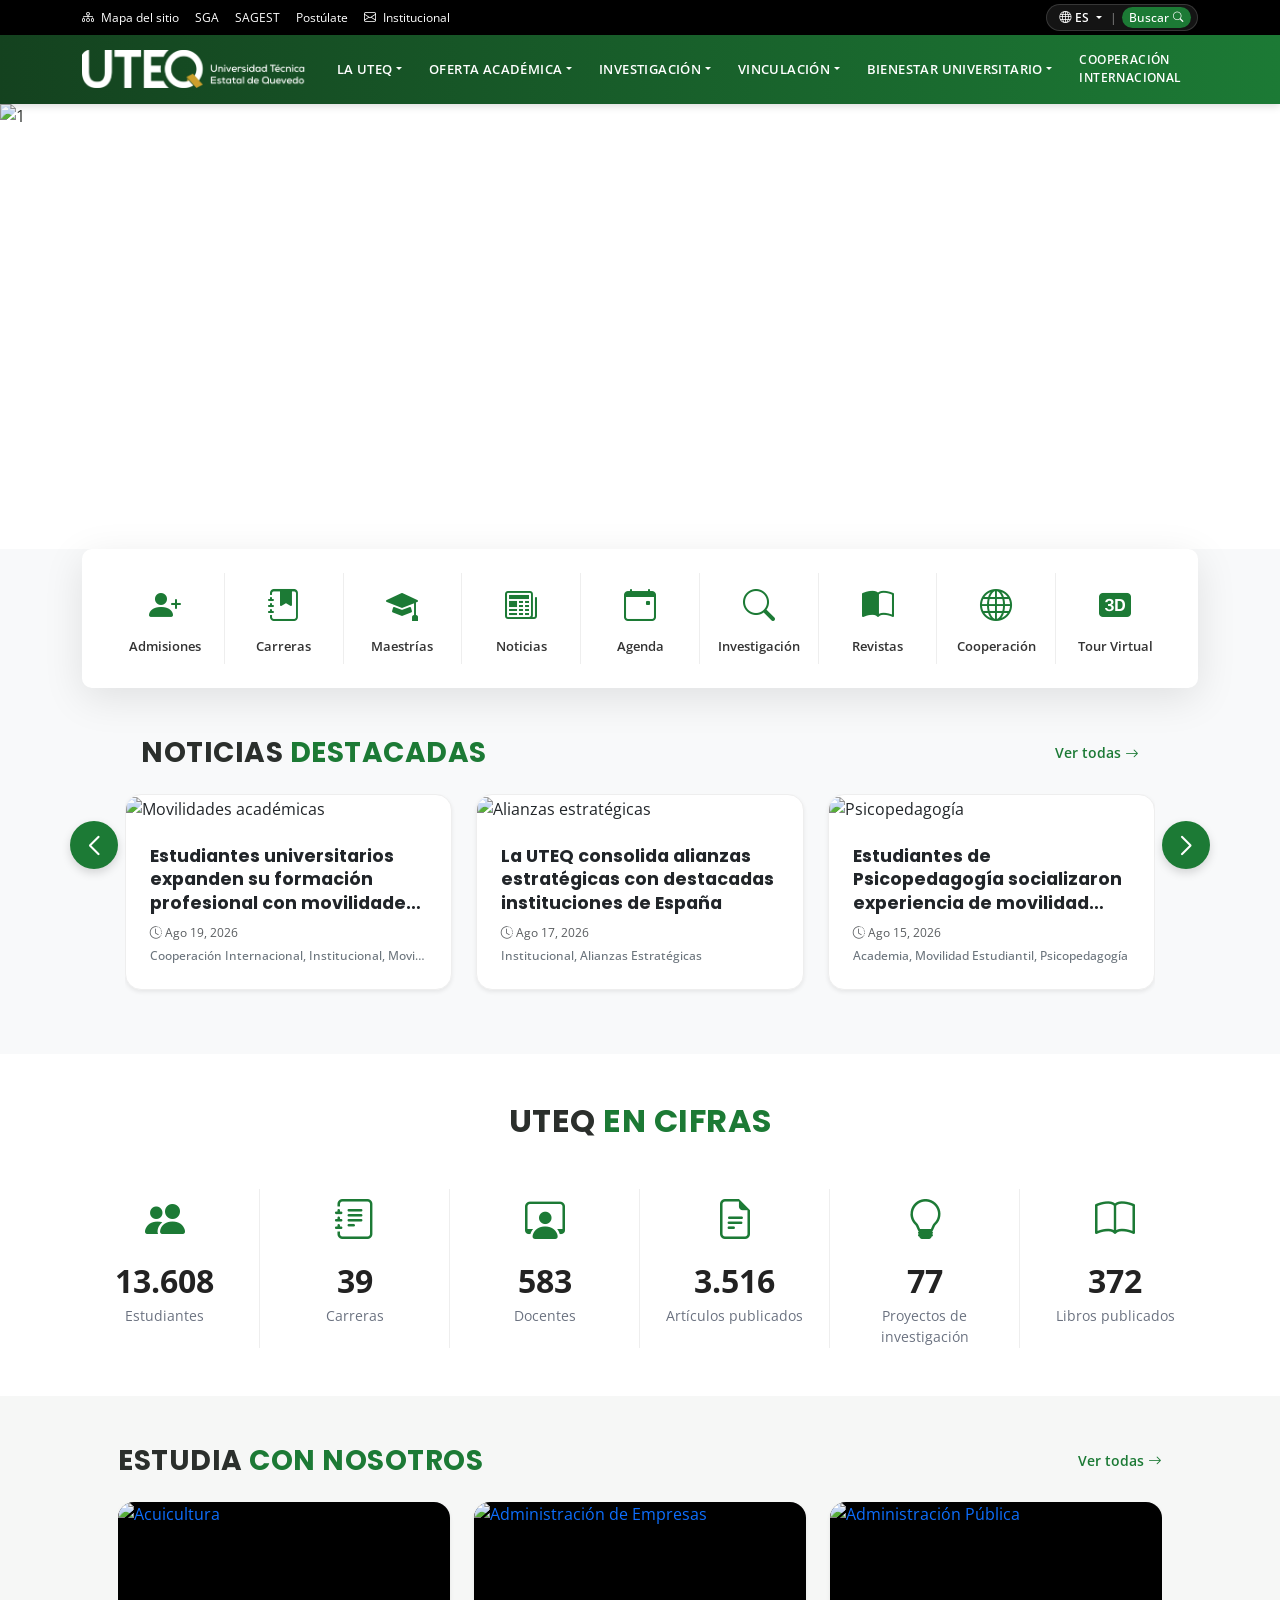
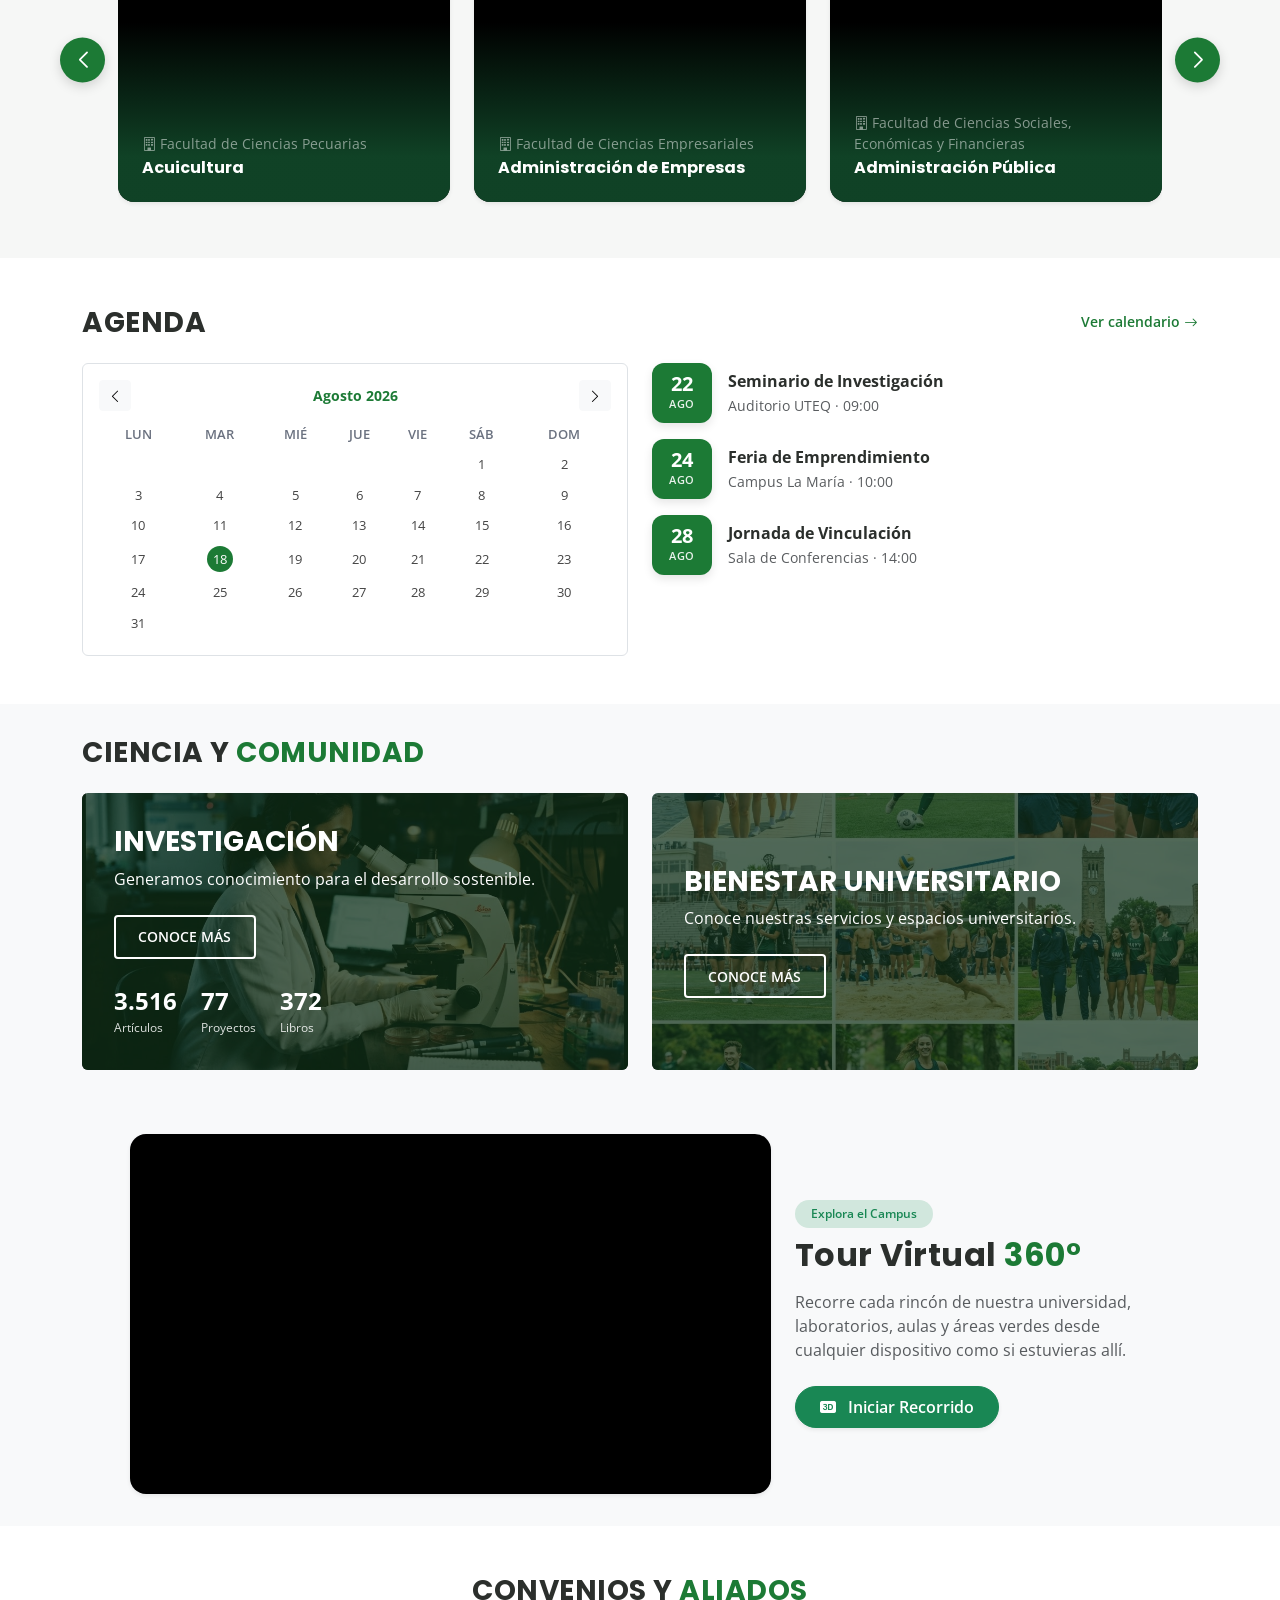
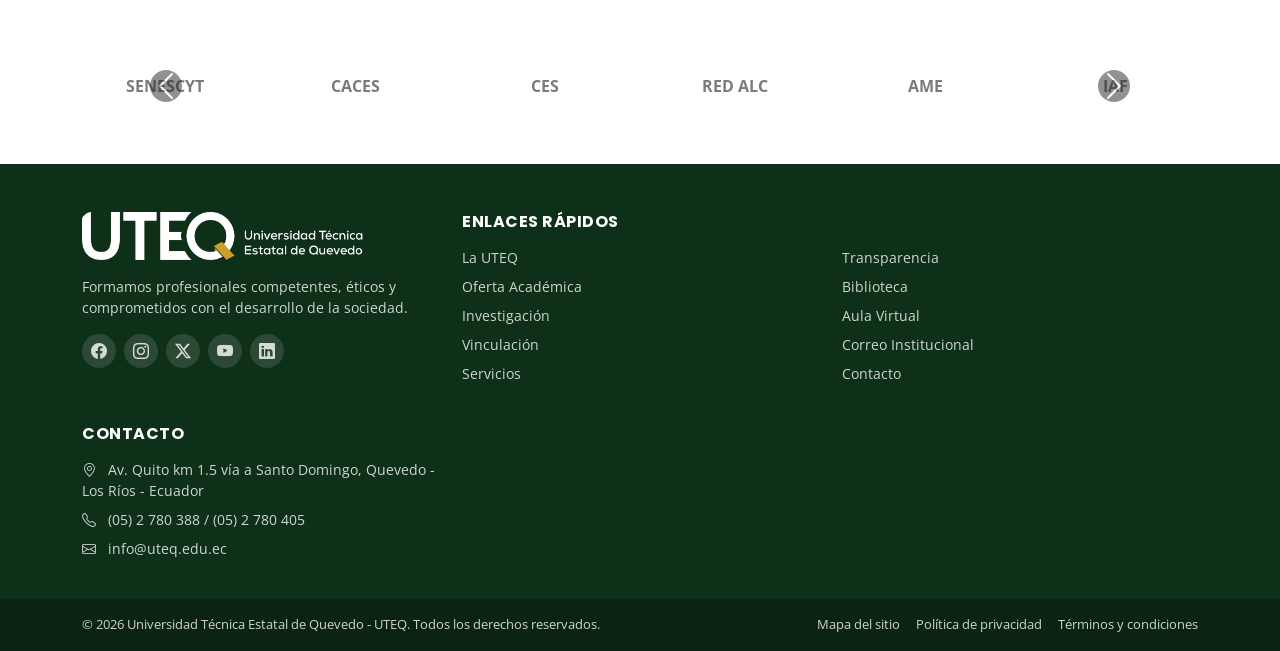
==== commit e1940485: "Hero con imagenes" ====
--- a/index.html
+++ b/index.html
@@ -330,51 +330,59 @@
             </div>
         </nav>
         <!-- ===================== HERO CAROUSEL ===================== -->
-        <header id="heroCarousel" class="carousel slide" data-bs-ride="carousel">
+        <header
+            id="heroCarousel"
+            class="carousel slide carousel-fade"
+            data-bs-ride="carousel"
+            data-bs-interval="7000"
+        >
+            <!-- 1. Indicadores (Puntos de abajo) -->
+            <div class="carousel-indicators">
+                <!-- En React, aquí harías: 
+             banners.map((_, i) => <button key={i} data-bs-target="#heroCarousel" data-bs-slide-to={i} className={i === 0 ? "active" : ""} ... />) 
+        -->
+                <button
+                    type="button"
+                    data-bs-target="#heroCarousel"
+                    data-bs-slide-to="0"
+                    class="active"
+                ></button>
+                <button type="button" data-bs-target="#heroCarousel" data-bs-slide-to="1"></button>
+                <button type="button" data-bs-target="#heroCarousel" data-bs-slide-to="2"></button>
+            </div>
+            <!-- Slides -->
             <div class="carousel-inner">
+                <!-- Slide 1 normal -->
                 <div class="carousel-item active">
-                    <section class="hero">
-                        <div class="container">
-                            <div class="col-lg-7">
-                                <h1 class="text-balance mb-3">
-                                    Formamos profesionales
-                                    <br>
-                                    que
-                                    <span class="text-uteq" style="color:#4ade80 !important;">transforman</span>
-                                    <br>
-                                    el Ecuador
-                                </h1>
-                                <p class="lead mb-4">Educación superior de calidad, innovación, investigación y compromiso con la sociedad.</p>
-                                <a href="#" class="btn btn-uteq me-2 mb-2">CONOCE LA UTEQ</a>
-                                <a href="#" class="btn btn-outline-white mb-2">OFERTA ACADÉMICA</a>
-                            </div>
-                        </div>
-                    </section>
-                </div>
+                    <picture>
+                        <source media="(max-width: 768px)" srcset="https://www.uteq.edu.ec/assets/images/modal/mantenimiento-plataformas-julio-2026.webp">
+                        <img src="https://www.uteq.edu.ec/assets/images/banners/img-uteq-banner-0000002.jpg" class="d-block w-100 hero-img" alt="1">
+                    </picture>
+                </div>
+                <!-- Slide 2 normal -->
                 <div class="carousel-item">
-                    <section class="hero">
-                        <div class="container">
-                            <div class="col-lg-7">
-                                <h1 class="text-balance mb-3">
-                                    Investigación con
-                                    <br>
-                                    <span style="color:#4ade80;">impacto</span>
-                                    social
-                                </h1>
-                                <p class="lead mb-4">Generamos conocimiento que impulsa el desarrollo sostenible de nuestra región.</p>
-                                <a href="#" class="btn btn-uteq me-2 mb-2">VER PROYECTOS</a>
-                            </div>
-                        </div>
-                    </section>
+                    <picture>
+                        <source media="(max-width: 768px)" srcset="https://www.uteq.edu.ec/assets/images/modal/anuncio-contratacion-docentes-fcs-2026-uteq.webp">
+                        <img src="https://www.uteq.edu.ec/assets/images/banners/img-uteq-banner-0000017.jpg" class="d-block w-100 hero-img" alt="2">
+                    </picture>
+                </div>
+                <!-- Slide 3 (Ejemplo si este fuera un afiche informativo con versión móvil) -->
+                <div class="carousel-item">
+                    <picture>
+                        <source media="(max-width: 768px)" srcset="https://www.uteq.edu.ec/assets/images/modal/segunda-postulacion-uteq-2026.webp">
+                        <img src="https://www.uteq.edu.ec/assets/images/banners/img-uteq-banner-0000035.jpg" class="d-block w-100 hero-img" alt="3">
+                    </picture>
                 </div>
             </div>
+            <!-- 3. Controles (Flechas) -->
+            <!-- Estas no necesitan ser dinámicas, siempre referencian al id #heroCarousel -->
             <button
                 class="carousel-control-prev"
                 type="button"
                 data-bs-target="#heroCarousel"
                 data-bs-slide="prev"
             >
-                <span class="carousel-control-prev-icon"></span>
+                <span class="carousel-control-prev-icon" aria-hidden="true"></span>
             </button>
             <button
                 class="carousel-control-next"
@@ -382,20 +390,11 @@
                 data-bs-target="#heroCarousel"
                 data-bs-slide="next"
             >
-                <span class="carousel-control-next-icon"></span>
+                <span class="carousel-control-next-icon" aria-hidden="true"></span>
             </button>
-            <div class="carousel-indicators">
-                <button
-                    type="button"
-                    data-bs-target="#heroCarousel"
-                    data-bs-slide-to="0"
-                    class="active"
-                ></button>
-                <button type="button" data-bs-target="#heroCarousel" data-bs-slide-to="1"></button>
-            </div>
         </header>
         <!-- Contenedor con fondo gris que abarca la barra flotante y el video -->
-        <div class="bg-light pb-5">
+        <div class="bg-light pb-2">
             <!-- ===================== ACCESOS RÁPIDOS ===================== -->
             <div class="container">
                 <div class="quick-access p-3 p-md-4">
@@ -463,8 +462,244 @@
                     </div>
                 </div>
             </div>
+            <!-- ===================== NOTICIAS (CARRUSEL) ===================== -->
+            <section class="py-5 careers-section">
+                <!-- El container lleva position-relative y un padding horizontal para dar carril a las flechas -->
+                <div class="container position-relative px-4 px-md-5">
+                    <div class="d-flex justify-content-between align-items-center mb-4 px-3">
+                        <h3 class="section-title mb-0">
+                            NOTICIAS
+                            <span class="text-uteq">DESTACADAS</span>
+                        </h3>
+                        <a
+                            href="https://www.uteq.edu.ec/es/comunicacion"
+                            target="_blank"
+                            rel="noopener noreferrer"
+                            class="link-more"
+                        >
+                            Ver todas
+                            <i class="bi bi-arrow-right"></i>
+                        </a>
+                    </div>
+                    <!-- Contenedor de Swiper para Noticias -->
+                    <div class="swiper newsSwiper">
+                        <div class="swiper-wrapper pb-2">
+                            <!-- Noticia 1 -->
+                            <div class="swiper-slide h-auto">
+                                <a
+                                    href="https://www.uteq.edu.ec/es/comunicacion/noticia/movilidades-academicas-colombia-chile"
+                                    target="_blank"
+                                    rel="noopener noreferrer"
+                                    class="text-decoration-none text-dark h-100 d-block"
+                                >
+                                    <article class="news-card h-100 shadow-sm rounded-4 overflow-hidden position-relative bg-white">
+                                        <img src="https://www.uteq.edu.ec/assets/images/news/pagina/portada-movilidades-academicas-colombia-chile.jpg" alt="Movilidades académicas" class="w-100">
+                                        <div class="p-4">
+                                            <h6 class="fw-bold card-title-clamp mb-2">Estudiantes universitarios expanden su formación profesional con movilidades académicas a Colombia y Chile</h6>
+                                            <div class="news-date mb-1 text-muted small">
+                                                <i class="bi bi-clock-history"></i>
+                                                Ago 19, 2026
+                                            </div>
+                                            <div class="news-categories small text-secondary">
+                                                Cooperación Internacional, Institucional, Movilidad estudiantil
+                                            </div>
+                                        </div>
+                                    </article>
+                                </a>
+                            </div>
+                            <!-- Noticia 2 -->
+                            <div class="swiper-slide h-auto">
+                                <a
+                                    href="https://www.uteq.edu.ec/es/comunicacion/noticia/uteq-alianzas-estrategicas-instituciones-espana"
+                                    target="_blank"
+                                    rel="noopener noreferrer"
+                                    class="text-decoration-none text-dark h-100 d-block"
+                                >
+                                    <article class="news-card h-100 shadow-sm rounded-4 overflow-hidden position-relative bg-white">
+                                        <img src="https://www.uteq.edu.ec/assets/images/news/pagina/portada-uteq-alianzas-estrategicas-instituciones-espana.jpg" alt="Alianzas estratégicas" class="w-100">
+                                        <div class="p-4">
+                                            <h6 class="fw-bold card-title-clamp mb-2">La UTEQ consolida alianzas estratégicas con destacadas instituciones de España</h6>
+                                            <div class="news-date mb-1 text-muted small">
+                                                <i class="bi bi-clock-history"></i>
+                                                Ago 17, 2026
+                                            </div>
+                                            <div class="news-categories small text-secondary">
+                                                Institucional, Alianzas Estratégicas
+                                            </div>
+                                        </div>
+                                    </article>
+                                </a>
+                            </div>
+                            <!-- Noticia 3 -->
+                            <div class="swiper-slide h-auto">
+                                <a
+                                    href="https://www.uteq.edu.ec/es/comunicacion/noticia/estudiantes-psicopedagogia-movilidad-academica-colombia"
+                                    target="_blank"
+                                    rel="noopener noreferrer"
+                                    class="text-decoration-none text-dark h-100 d-block"
+                                >
+                                    <article class="news-card h-100 shadow-sm rounded-4 overflow-hidden position-relative bg-white">
+                                        <img src="https://www.uteq.edu.ec/assets/images/news/pagina/portada-estudiantes-psicopedagogia-movilidad-academica-colombia.jpg" alt="Psicopedagogía" class="w-100">
+                                        <div class="p-4">
+                                            <h6 class="fw-bold card-title-clamp mb-2">Estudiantes de Psicopedagogía socializaron experiencia de movilidad académica en Colombia</h6>
+                                            <div class="news-date mb-1 text-muted small">
+                                                <i class="bi bi-clock-history"></i>
+                                                Ago 15, 2026
+                                            </div>
+                                            <div class="news-categories small text-secondary">
+                                                Academia, Movilidad Estudiantil, Psicopedagogía
+                                            </div>
+                                        </div>
+                                    </article>
+                                </a>
+                            </div>
+                            <!-- Noticia 4 -->
+                            <div class="swiper-slide h-auto">
+                                <a
+                                    href="https://www.uteq.edu.ec/es/comunicacion/noticia/practicas-preprofesionales-chile-formacion-estudiantes-uteq"
+                                    target="_blank"
+                                    rel="noopener noreferrer"
+                                    class="text-decoration-none text-dark h-100 d-block"
+                                >
+                                    <article class="news-card h-100 shadow-sm rounded-4 overflow-hidden position-relative bg-white">
+                                        <img src="https://www.uteq.edu.ec/assets/images/news/pagina/portada-practicas-preprofesionales-chile-formacion-estudiantes-uteq.jpg" alt="Prácticas preprofesionales" class="w-100">
+                                        <div class="p-4">
+                                            <h6 class="fw-bold card-title-clamp mb-2">Prácticas preprofesionales en Chile fortalecen la formación de estudiantes de la UTEQ</h6>
+                                            <div class="news-date mb-1 text-muted small">
+                                                <i class="bi bi-clock-history"></i>
+                                                Ago 13, 2026
+                                            </div>
+                                            <div class="news-categories small text-secondary">
+                                                Prácticas Preprofesionales, Movilidad Estudiantil
+                                            </div>
+                                        </div>
+                                    </article>
+                                </a>
+                            </div>
+                            <!-- Noticia 5 -->
+                            <div class="swiper-slide h-auto">
+                                <a
+                                    href="https://www.uteq.edu.ec/es/comunicacion/noticia/estudiantes-biologia-movilidad-academica-colombia"
+                                    target="_blank"
+                                    rel="noopener noreferrer"
+                                    class="text-decoration-none text-dark h-100 d-block"
+                                >
+                                    <article class="news-card h-100 shadow-sm rounded-4 overflow-hidden position-relative bg-white">
+                                        <img src="https://www.uteq.edu.ec/assets/images/news/pagina/portada-estudiantes-biologia-movilidad-academica-colombia.jpg" alt="Biología" class="w-100">
+                                        <div class="p-4">
+                                            <h6 class="fw-bold card-title-clamp mb-2">Estudiantes de Biología compartieron los frutos de su movilidad académica en Colombia</h6>
+                                            <div class="news-date mb-1 text-muted small">
+                                                <i class="bi bi-clock-history"></i>
+                                                Ago 8, 2026
+                                            </div>
+                                            <div class="news-categories small text-secondary">
+                                                Facultad de Ciencias, Movilidad Estudiantil, Biología
+                                            </div>
+                                        </div>
+                                    </article>
+                                </a>
+                            </div>
+                            <!-- Noticia 6 -->
+                            <div class="swiper-slide h-auto">
+                                <a
+                                    href="https://www.uteq.edu.ec/es/comunicacion/noticia/estudiantes-hondurenos-investigacion-nutricion-indigena-uteq"
+                                    target="_blank"
+                                    rel="noopener noreferrer"
+                                    class="text-decoration-none text-dark h-100 d-block"
+                                >
+                                    <article class="news-card h-100 shadow-sm rounded-4 overflow-hidden position-relative bg-white">
+                                        <img src="https://www.uteq.edu.ec/assets/images/news/pagina/portada-estudiantes-hondurenos-investigacion-nutricion-indigena-uteq.jpg" alt="Investigación internacional" class="w-100">
+                                        <div class="p-4">
+                                            <h6 class="fw-bold card-title-clamp mb-2">UTEQ fortalece su internacionalización: estudiantes hondureños desarrollarán trabajos de titulación...</h6>
+                                            <div class="news-date mb-1 text-muted small">
+                                                <i class="bi bi-clock-history"></i>
+                                                Ago 06, 2026
+                                            </div>
+                                            <div class="news-categories small text-secondary">
+                                                Cooperación Internacional, Investigación
+                                            </div>
+                                        </div>
+                                    </article>
+                                </a>
+                            </div>
+                            <!-- Noticia 7 -->
+                            <div class="swiper-slide h-auto">
+                                <a
+                                    href="https://www.uteq.edu.ec/es/comunicacion/noticia/graduada-enfermeria-gestion-laboral-austria"
+                                    target="_blank"
+                                    rel="noopener noreferrer"
+                                    class="text-decoration-none text-dark h-100 d-block"
+                                >
+                                    <article class="news-card h-100 shadow-sm rounded-4 overflow-hidden position-relative bg-white">
+                                        <img src="https://www.uteq.edu.ec/assets/images/news/pagina/portada-graduada-enfermeria-gestion-laboral-austria.jpg" alt="Enfermería" class="w-100">
+                                        <div class="p-4">
+                                            <h6 class="fw-bold card-title-clamp mb-2">Graduada de Enfermería iniciará gestión laboral en Austria</h6>
+                                            <div class="news-date mb-1 text-muted small">
+                                                <i class="bi bi-clock-history"></i>
+                                                Ago 06, 2026
+                                            </div>
+                                            <div class="news-categories small text-secondary">
+                                                Graduados, Internacional, Enfermería
+                                            </div>
+                                        </div>
+                                    </article>
+                                </a>
+                            </div>
+                            <!-- Noticia 8 -->
+                            <div class="swiper-slide h-auto">
+                                <a
+                                    href="https://www.uteq.edu.ec/es/comunicacion/noticia/nuevas-rutas-ensenanza-ingles-cooperacion-internacional"
+                                    target="_blank"
+                                    rel="noopener noreferrer"
+                                    class="text-decoration-none text-dark h-100 d-block"
+                                >
+                                    <article class="news-card h-100 shadow-sm rounded-4 overflow-hidden position-relative bg-white">
+                                        <img src="https://www.uteq.edu.ec/assets/images/news/pagina/portada-nuevas-rutas-ensenanza-ingles-cooperacion-internacional.jpg" alt="Cooperación internacional" class="w-100">
+                                        <div class="p-4">
+                                            <h6 class="fw-bold card-title-clamp mb-2">Nuevas rutas para enseñar y aprender inglés desde la cooperación internacional</h6>
+                                            <div class="news-date mb-1 text-muted small">
+                                                <i class="bi bi-clock-history"></i>
+                                                Ago 06, 2026
+                                            </div>
+                                            <div class="news-categories small text-secondary">
+                                                Cooperación Internacional, Idiomas
+                                            </div>
+                                        </div>
+                                    </article>
+                                </a>
+                            </div>
+                            <!-- Noticia 9 -->
+                            <div class="swiper-slide h-auto">
+                                <a
+                                    href="https://www.uteq.edu.ec/es/comunicacion/noticia/estancia-academica-colombia-liderazgo-profesional-vision-global"
+                                    target="_blank"
+                                    rel="noopener noreferrer"
+                                    class="text-decoration-none text-dark h-100 d-block"
+                                >
+                                    <article class="news-card h-100 shadow-sm rounded-4 overflow-hidden position-relative bg-white">
+                                        <img src="https://www.uteq.edu.ec/assets/images/news/pagina/portada-estancia-academica-colombia-liderazgo-profesional-vision-global.jpg" alt="Liderazgo profesional" class="w-100">
+                                        <div class="p-4">
+                                            <h6 class="fw-bold card-title-clamp mb-2">Estancia académica en Colombia potencia el liderazgo profesional y la visión global</h6>
+                                            <div class="news-date mb-1 text-muted small">
+                                                <i class="bi bi-clock-history"></i>
+                                                Ago 06, 2026
+                                            </div>
+                                            <div class="news-categories small text-secondary">
+                                                Movilidad Estudiantil, Liderazgo
+                                            </div>
+                                        </div>
+                                    </article>
+                                </a>
+                            </div>
+                        </div>
+                    </div>
+                    <!-- FLECHAS FUERA DEL SWIPER PERO DENTRO DEL CONTAINER (Igual que en carreras) -->
+                    <div class="swiper-button-prev news-prev"></div>
+                    <div class="swiper-button-next news-next"></div>
+                </div>
+            </section>
             <!-- ===================== VIDEO INSTITUCIONAL ===================== -->
-            <section class="pt-4 pb-2 bg-light">
+            <section class="pt-4 pb-2 bg-light d-none">
                 <div class="container py-2">
                     <div class="row align-items-center justify-content-center g-4">
                         <!-- Texto a la izquierda -->
@@ -740,242 +975,6 @@
                 <!-- FLECHAS FUERA DEL SWIPER PERO DENTRO DEL CONTAINER -->
                 <div class="swiper-button-prev career-prev"></div>
                 <div class="swiper-button-next career-next"></div>
-            </div>
-        </section>
-        <!-- ===================== NOTICIAS (CARRUSEL) ===================== -->
-        <section class="py-5 bg-soft careers-section">
-            <!-- El container lleva position-relative y un padding horizontal para dar carril a las flechas -->
-            <div class="container position-relative px-4 px-md-5">
-                <div class="d-flex justify-content-between align-items-center mb-4 px-3">
-                    <h3 class="section-title mb-0">
-                        NOTICIAS
-                        <span class="text-uteq">DESTACADAS</span>
-                    </h3>
-                    <a
-                        href="https://www.uteq.edu.ec/es/comunicacion"
-                        target="_blank"
-                        rel="noopener noreferrer"
-                        class="link-more"
-                    >
-                        Ver todas
-                        <i class="bi bi-arrow-right"></i>
-                    </a>
-                </div>
-                <!-- Contenedor de Swiper para Noticias -->
-                <div class="swiper newsSwiper">
-                    <div class="swiper-wrapper pb-2">
-                        <!-- Noticia 1 -->
-                        <div class="swiper-slide h-auto">
-                            <a
-                                href="https://www.uteq.edu.ec/es/comunicacion/noticia/movilidades-academicas-colombia-chile"
-                                target="_blank"
-                                rel="noopener noreferrer"
-                                class="text-decoration-none text-dark h-100 d-block"
-                            >
-                                <article class="news-card h-100 shadow-sm rounded-4 overflow-hidden position-relative bg-white">
-                                    <img src="https://www.uteq.edu.ec/assets/images/news/pagina/portada-movilidades-academicas-colombia-chile.jpg" alt="Movilidades académicas" class="w-100">
-                                    <div class="p-4">
-                                        <h6 class="fw-bold card-title-clamp mb-2">Estudiantes universitarios expanden su formación profesional con movilidades académicas a Colombia y Chile</h6>
-                                        <div class="news-date mb-1 text-muted small">
-                                            <i class="bi bi-clock-history"></i>
-                                            Ago 19, 2026
-                                        </div>
-                                        <div class="news-categories small text-secondary">
-                                            Cooperación Internacional, Institucional, Movilidad estudiantil
-                                        </div>
-                                    </div>
-                                </article>
-                            </a>
-                        </div>
-                        <!-- Noticia 2 -->
-                        <div class="swiper-slide h-auto">
-                            <a
-                                href="https://www.uteq.edu.ec/es/comunicacion/noticia/uteq-alianzas-estrategicas-instituciones-espana"
-                                target="_blank"
-                                rel="noopener noreferrer"
-                                class="text-decoration-none text-dark h-100 d-block"
-                            >
-                                <article class="news-card h-100 shadow-sm rounded-4 overflow-hidden position-relative bg-white">
-                                    <img src="https://www.uteq.edu.ec/assets/images/news/pagina/portada-uteq-alianzas-estrategicas-instituciones-espana.jpg" alt="Alianzas estratégicas" class="w-100">
-                                    <div class="p-4">
-                                        <h6 class="fw-bold card-title-clamp mb-2">La UTEQ consolida alianzas estratégicas con destacadas instituciones de España</h6>
-                                        <div class="news-date mb-1 text-muted small">
-                                            <i class="bi bi-clock-history"></i>
-                                            Ago 17, 2026
-                                        </div>
-                                        <div class="news-categories small text-secondary">
-                                            Institucional, Alianzas Estratégicas
-                                        </div>
-                                    </div>
-                                </article>
-                            </a>
-                        </div>
-                        <!-- Noticia 3 -->
-                        <div class="swiper-slide h-auto">
-                            <a
-                                href="https://www.uteq.edu.ec/es/comunicacion/noticia/estudiantes-psicopedagogia-movilidad-academica-colombia"
-                                target="_blank"
-                                rel="noopener noreferrer"
-                                class="text-decoration-none text-dark h-100 d-block"
-                            >
-                                <article class="news-card h-100 shadow-sm rounded-4 overflow-hidden position-relative bg-white">
-                                    <img src="https://www.uteq.edu.ec/assets/images/news/pagina/portada-estudiantes-psicopedagogia-movilidad-academica-colombia.jpg" alt="Psicopedagogía" class="w-100">
-                                    <div class="p-4">
-                                        <h6 class="fw-bold card-title-clamp mb-2">Estudiantes de Psicopedagogía socializaron experiencia de movilidad académica en Colombia</h6>
-                                        <div class="news-date mb-1 text-muted small">
-                                            <i class="bi bi-clock-history"></i>
-                                            Ago 15, 2026
-                                        </div>
-                                        <div class="news-categories small text-secondary">
-                                            Academia, Movilidad Estudiantil, Psicopedagogía
-                                        </div>
-                                    </div>
-                                </article>
-                            </a>
-                        </div>
-                        <!-- Noticia 4 -->
-                        <div class="swiper-slide h-auto">
-                            <a
-                                href="https://www.uteq.edu.ec/es/comunicacion/noticia/practicas-preprofesionales-chile-formacion-estudiantes-uteq"
-                                target="_blank"
-                                rel="noopener noreferrer"
-                                class="text-decoration-none text-dark h-100 d-block"
-                            >
-                                <article class="news-card h-100 shadow-sm rounded-4 overflow-hidden position-relative bg-white">
-                                    <img src="https://www.uteq.edu.ec/assets/images/news/pagina/portada-practicas-preprofesionales-chile-formacion-estudiantes-uteq.jpg" alt="Prácticas preprofesionales" class="w-100">
-                                    <div class="p-4">
-                                        <h6 class="fw-bold card-title-clamp mb-2">Prácticas preprofesionales en Chile fortalecen la formación de estudiantes de la UTEQ</h6>
-                                        <div class="news-date mb-1 text-muted small">
-                                            <i class="bi bi-clock-history"></i>
-                                            Ago 13, 2026
-                                        </div>
-                                        <div class="news-categories small text-secondary">
-                                            Prácticas Preprofesionales, Movilidad Estudiantil
-                                        </div>
-                                    </div>
-                                </article>
-                            </a>
-                        </div>
-                        <!-- Noticia 5 -->
-                        <div class="swiper-slide h-auto">
-                            <a
-                                href="https://www.uteq.edu.ec/es/comunicacion/noticia/estudiantes-biologia-movilidad-academica-colombia"
-                                target="_blank"
-                                rel="noopener noreferrer"
-                                class="text-decoration-none text-dark h-100 d-block"
-                            >
-                                <article class="news-card h-100 shadow-sm rounded-4 overflow-hidden position-relative bg-white">
-                                    <img src="https://www.uteq.edu.ec/assets/images/news/pagina/portada-estudiantes-biologia-movilidad-academica-colombia.jpg" alt="Biología" class="w-100">
-                                    <div class="p-4">
-                                        <h6 class="fw-bold card-title-clamp mb-2">Estudiantes de Biología compartieron los frutos de su movilidad académica en Colombia</h6>
-                                        <div class="news-date mb-1 text-muted small">
-                                            <i class="bi bi-clock-history"></i>
-                                            Ago 8, 2026
-                                        </div>
-                                        <div class="news-categories small text-secondary">
-                                            Facultad de Ciencias, Movilidad Estudiantil, Biología
-                                        </div>
-                                    </div>
-                                </article>
-                            </a>
-                        </div>
-                        <!-- Noticia 6 -->
-                        <div class="swiper-slide h-auto">
-                            <a
-                                href="https://www.uteq.edu.ec/es/comunicacion/noticia/estudiantes-hondurenos-investigacion-nutricion-indigena-uteq"
-                                target="_blank"
-                                rel="noopener noreferrer"
-                                class="text-decoration-none text-dark h-100 d-block"
-                            >
-                                <article class="news-card h-100 shadow-sm rounded-4 overflow-hidden position-relative bg-white">
-                                    <img src="https://www.uteq.edu.ec/assets/images/news/pagina/portada-estudiantes-hondurenos-investigacion-nutricion-indigena-uteq.jpg" alt="Investigación internacional" class="w-100">
-                                    <div class="p-4">
-                                        <h6 class="fw-bold card-title-clamp mb-2">UTEQ fortalece su internacionalización: estudiantes hondureños desarrollarán trabajos de titulación...</h6>
-                                        <div class="news-date mb-1 text-muted small">
-                                            <i class="bi bi-clock-history"></i>
-                                            Ago 06, 2026
-                                        </div>
-                                        <div class="news-categories small text-secondary">
-                                            Cooperación Internacional, Investigación
-                                        </div>
-                                    </div>
-                                </article>
-                            </a>
-                        </div>
-                        <!-- Noticia 7 -->
-                        <div class="swiper-slide h-auto">
-                            <a
-                                href="https://www.uteq.edu.ec/es/comunicacion/noticia/graduada-enfermeria-gestion-laboral-austria"
-                                target="_blank"
-                                rel="noopener noreferrer"
-                                class="text-decoration-none text-dark h-100 d-block"
-                            >
-                                <article class="news-card h-100 shadow-sm rounded-4 overflow-hidden position-relative bg-white">
-                                    <img src="https://www.uteq.edu.ec/assets/images/news/pagina/portada-graduada-enfermeria-gestion-laboral-austria.jpg" alt="Enfermería" class="w-100">
-                                    <div class="p-4">
-                                        <h6 class="fw-bold card-title-clamp mb-2">Graduada de Enfermería iniciará gestión laboral en Austria</h6>
-                                        <div class="news-date mb-1 text-muted small">
-                                            <i class="bi bi-clock-history"></i>
-                                            Ago 06, 2026
-                                        </div>
-                                        <div class="news-categories small text-secondary">
-                                            Graduados, Internacional, Enfermería
-                                        </div>
-                                    </div>
-                                </article>
-                            </a>
-                        </div>
-                        <!-- Noticia 8 -->
-                        <div class="swiper-slide h-auto">
-                            <a
-                                href="https://www.uteq.edu.ec/es/comunicacion/noticia/nuevas-rutas-ensenanza-ingles-cooperacion-internacional"
-                                target="_blank"
-                                rel="noopener noreferrer"
-                                class="text-decoration-none text-dark h-100 d-block"
-                            >
-                                <article class="news-card h-100 shadow-sm rounded-4 overflow-hidden position-relative bg-white">
-                                    <img src="https://www.uteq.edu.ec/assets/images/news/pagina/portada-nuevas-rutas-ensenanza-ingles-cooperacion-internacional.jpg" alt="Cooperación internacional" class="w-100">
-                                    <div class="p-4">
-                                        <h6 class="fw-bold card-title-clamp mb-2">Nuevas rutas para enseñar y aprender inglés desde la cooperación internacional</h6>
-                                        <div class="news-date mb-1 text-muted small">
-                                            <i class="bi bi-clock-history"></i>
-                                            Ago 06, 2026
-                                        </div>
-                                        <div class="news-categories small text-secondary">
-                                            Cooperación Internacional, Idiomas
-                                        </div>
-                                    </div>
-                                </article>
-                            </a>
-                        </div>
-                        <!-- Noticia 9 -->
-                        <div class="swiper-slide h-auto">
-                            <a
-                                href="https://www.uteq.edu.ec/es/comunicacion/noticia/estancia-academica-colombia-liderazgo-profesional-vision-global"
-                                target="_blank"
-                                rel="noopener noreferrer"
-                                class="text-decoration-none text-dark h-100 d-block"
-                            >
-                                <article class="news-card h-100 shadow-sm rounded-4 overflow-hidden position-relative bg-white">
-                                    <img src="https://www.uteq.edu.ec/assets/images/news/pagina/portada-estancia-academica-colombia-liderazgo-profesional-vision-global.jpg" alt="Liderazgo profesional" class="w-100">
-                                    <div class="p-4">
-                                        <h6 class="fw-bold card-title-clamp mb-2">Estancia académica en Colombia potencia el liderazgo profesional y la visión global</h6>
-                                        <div class="news-date mb-1 text-muted small">
-                                            <i class="bi bi-clock-history"></i>
-                                            Ago 06, 2026
-                                        </div>
-                                        <div class="news-categories small text-secondary">
-                                            Movilidad Estudiantil, Liderazgo
-                                        </div>
-                                    </div>
-                                </article>
-                            </a>
-                        </div>
-                    </div>
-                </div>
-                <!-- FLECHAS FUERA DEL SWIPER PERO DENTRO DEL CONTAINER (Igual que en carreras) -->
-                <div class="swiper-button-prev news-prev"></div>
-                <div class="swiper-button-next news-next"></div>
             </div>
         </section>
         <!-- ===================== AGENDA ===================== -->
--- a/css/styles.css
+++ b/css/styles.css
@@ -433,36 +433,15 @@
   border-color: rgba(255, 255, 255, 0.5) !important;
 }
 
-/* ---------------- Hero Mejorado ---------------- */
-.hero {
-  position: relative;
-  min-height: 500px;
-  /* Un poco más de altura para que respire mejor */
-  color: #fff;
-  /* Degradado más profundo a la izquierda para contraste óptimo, fundiéndose hacia la derecha */
-  background: linear-gradient(90deg, rgba(10, 35, 18, 0.92) 0%, rgba(10, 35, 18, 0.65) 50%, rgba(10, 35, 18, 0.3) 100%),
-    url('https://www.uteq.edu.ec/assets/images/banners/img-uteq-banner-0000002.jpg') center/cover no-repeat;
-  display: flex;
-  align-items: center;
-  padding: 4rem 0;
-}
-
-.hero h1 {
-  font-weight: 700;
-  font-size: clamp(2.2rem, 4.5vw, 3.4rem);
-  line-height: 1.15;
-  text-shadow: 0 2px 8px rgba(0, 0, 0, 0.4);
-  /* Sombra para destacar sobre la imagen */
-}
-
-.hero .lead {
-  max-width: 480px;
-  color: rgba(255, 255, 255, 0.95);
-  font-size: 1.1rem;
-  text-shadow: 0 1px 4px rgba(0, 0, 0, 0.4);
-}
-
-/* Estilo y posicionamiento elegante para las flechas del carrusel */
+/* ---------------- Hero Carrusel de Imágenes ---------------- */
+.hero-img {
+  width: 100%;
+  height: 500px; /* Ajusta esta altura según lo necesites */
+  object-fit: cover; /* Asegura que la imagen cubra el espacio sin deformarse */
+  object-position: center;
+}
+
+/* Opcional: mejorar la visibilidad de las flechas si la imagen es muy clara */
 #heroCarousel .carousel-control-prev,
 #heroCarousel .carousel-control-next {
   width: 5%;
@@ -475,7 +454,7 @@
   opacity: 1;
 }
 
-/* Indicadores (puntos de navegación) mejor ubicados abajo */
+/* Indicadores */
 #heroCarousel .carousel-indicators {
   margin-bottom: 1.5rem;
 }
@@ -484,8 +463,8 @@
   width: 10px;
   height: 10px;
   border-radius: 50%;
-  border: 1px solid rgba(255, 255, 255, 0.6);
-  background-color: transparent;
+  border: 1px solid rgba(255, 255, 255, 0.8);
+  background-color: rgba(0, 0, 0, 0.3);
   transition: all 0.3s ease;
 }
 
@@ -494,6 +473,17 @@
   border-color: var(--uteq-green-light, #4ade80);
   width: 24px;
   border-radius: 5px;
+}
+
+/* Ajuste específico para celulares (pantallas menores a 768px) */
+@media (max-width: 768px) {
+  .hero-img, 
+  .carousel-item img {
+    height: auto !important; /* Permite que la imagen tome su proporción natural */
+    max-height: 550px;       /* Evita que sea demasiado alta en celulares muy alargados */
+    object-fit: contain;     /* Muestra el afiche completo sin recortes molestos */
+    background-color: #f8f9fa; /* Fondo limpio por si sobra espacio a los lados */
+  }
 }
 
 /* ---------------- Accesos rápidos ---------------- */
@@ -734,6 +724,7 @@
 .card-title-clamp {
   display: -webkit-box !important;
   -webkit-line-clamp: 3;
+  line-clamp: 3;
   -webkit-box-orient: vertical;
   overflow: hidden !important;
   text-overflow: ellipsis;
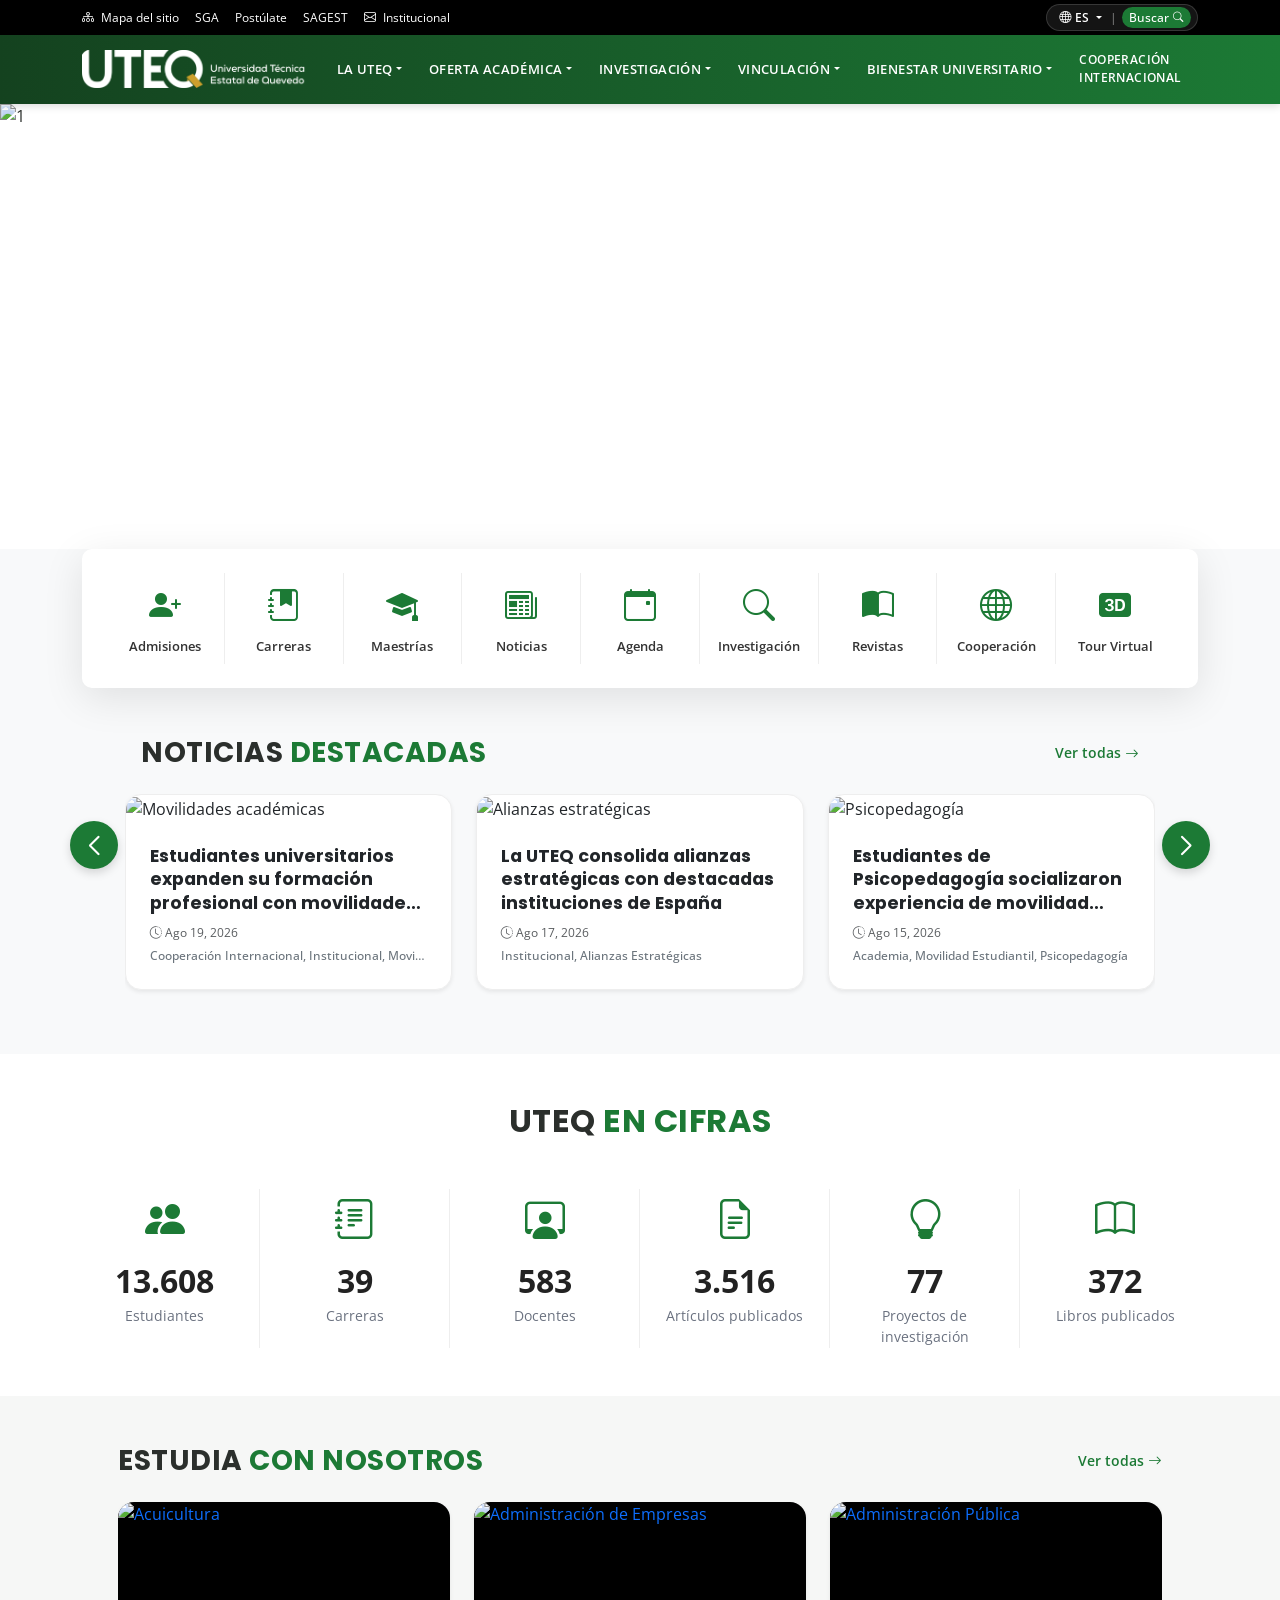
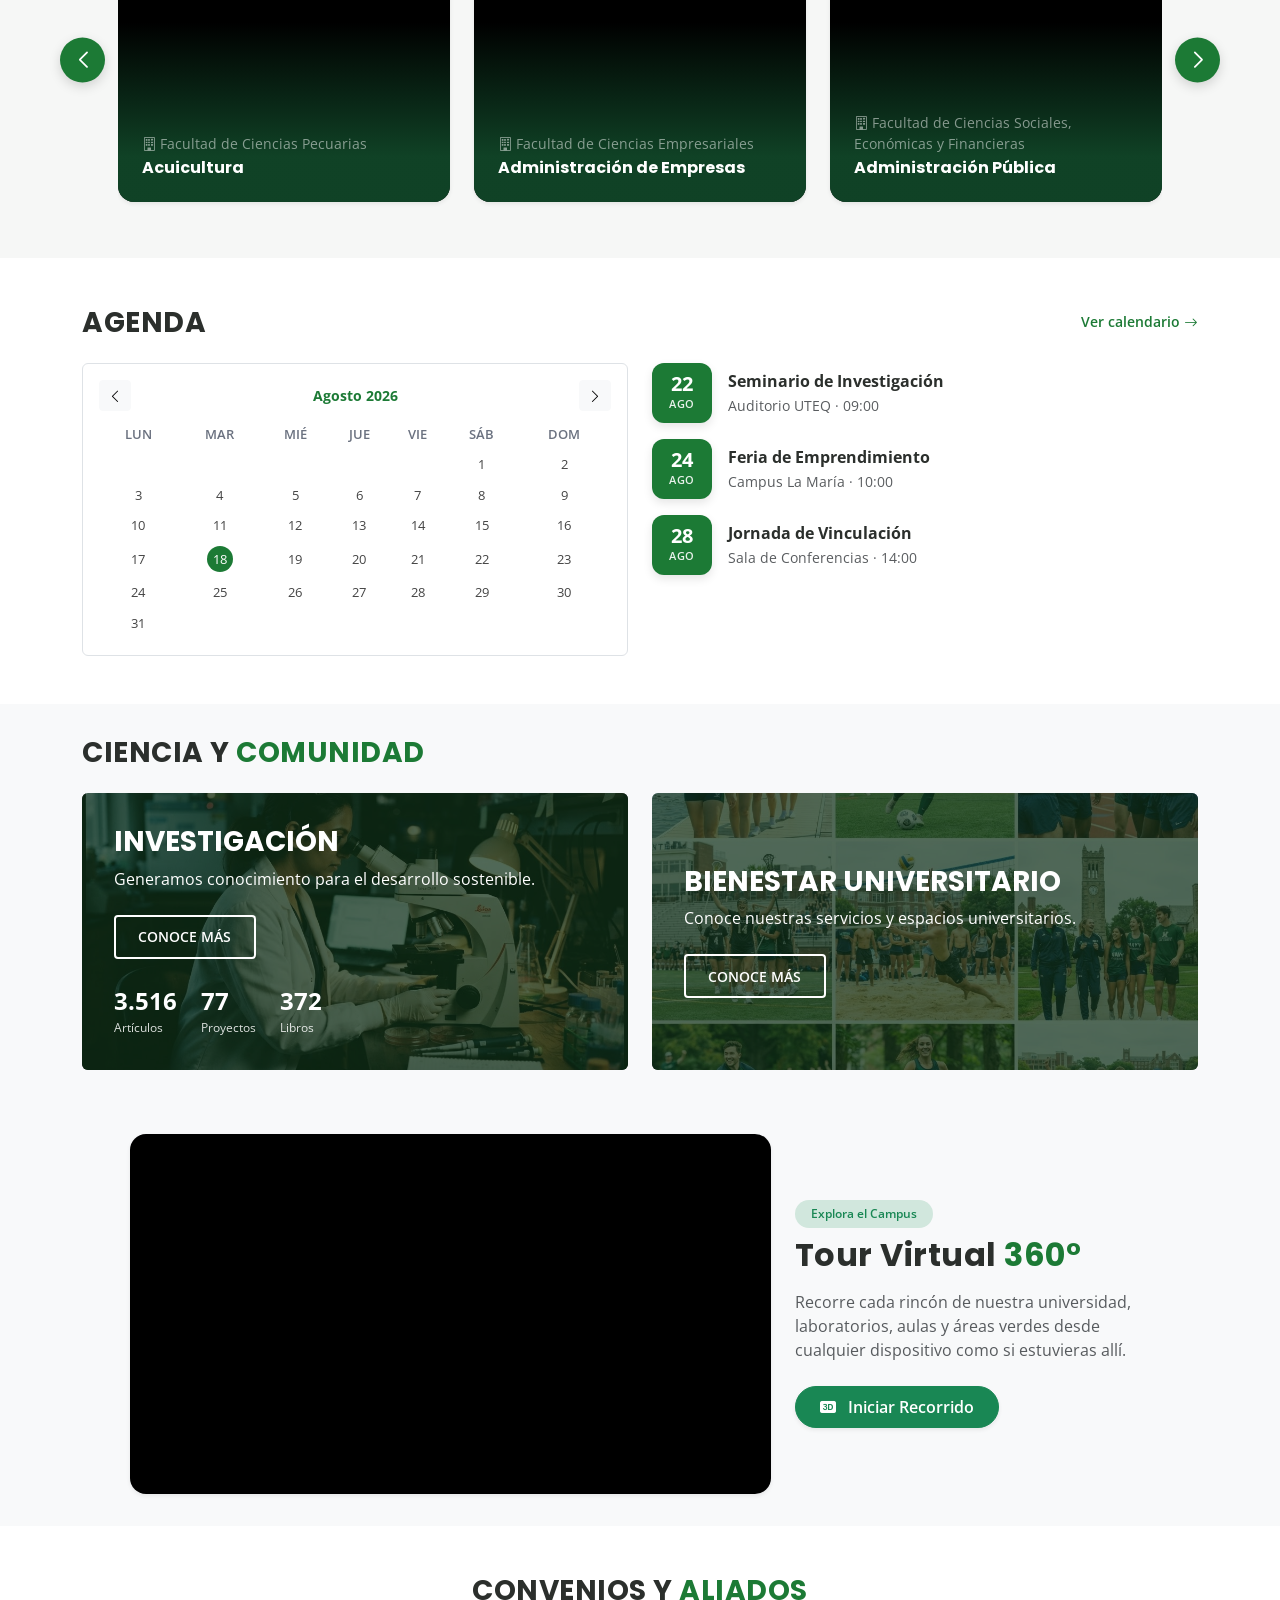
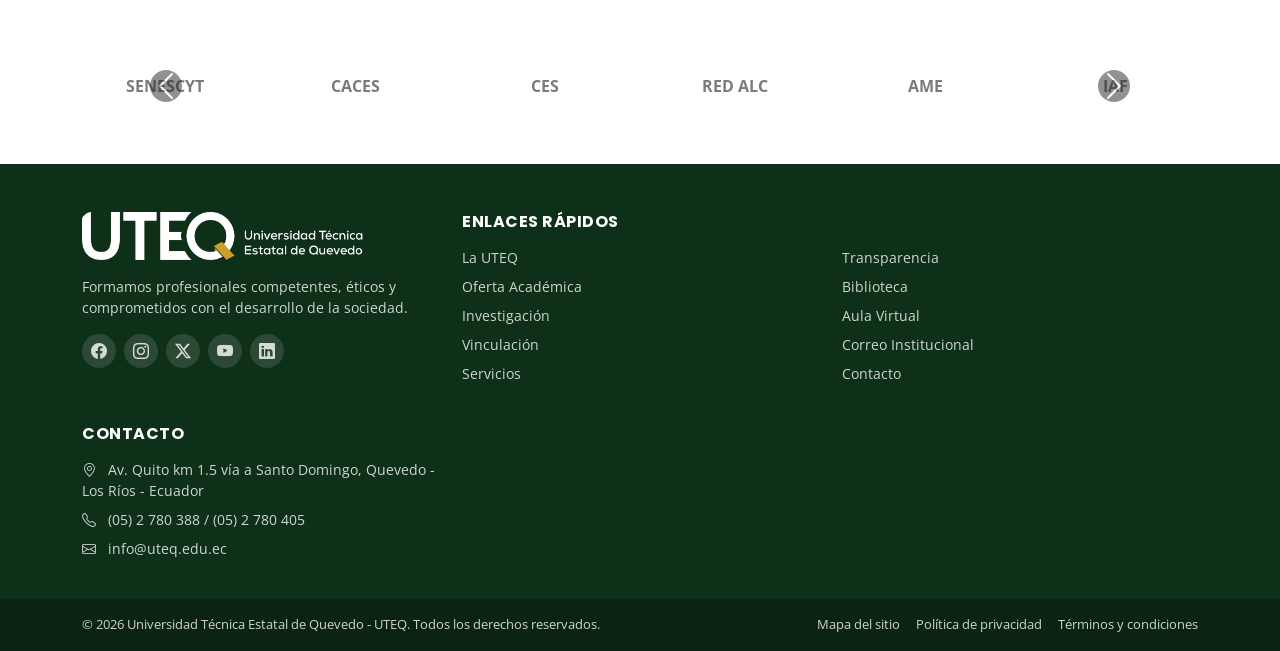
==== commit 39ff6304: "laboratorios" ====
--- a/index.html
+++ b/index.html
@@ -43,20 +43,20 @@
                         SGA
                     </a>
                     <a
+                        href="https://postulate.uteq.edu.ec/loginpostulacion"
+                        class="text-white text-decoration-none text-nowrap"
+                        target="_blank"
+                        rel="noopener noreferrer"
+                    >
+                        Postúlate
+                    </a>
+                    <a
                         href="https://sagest.uteq.edu.ec/loginsagest"
                         class="text-white text-decoration-none text-nowrap"
                         target="_blank"
                         rel="noopener noreferrer"
                     >
                         SAGEST
-                    </a>
-                    <a
-                        href="https://postulate.uteq.edu.ec/loginpostulacion"
-                        class="text-white text-decoration-none text-nowrap"
-                        target="_blank"
-                        rel="noopener noreferrer"
-                    >
-                        Postúlate
                     </a>
                     <a
                         href="https://accounts.google.com/signin/v2/identifier?continue=https%3A%2F%2Fmail.google.com%2Fmail%2F&service=mail&hd=uteq.edu.ec&sacu=1&flowName=GlifWebSignIn&flowEntry=AddSession#identifier"
@@ -334,7 +334,7 @@
             id="heroCarousel"
             class="carousel slide carousel-fade"
             data-bs-ride="carousel"
-            data-bs-interval="7000"
+            data-bs-interval="5000"
         >
             <!-- 1. Indicadores (Puntos de abajo) -->
             <div class="carousel-indicators">
